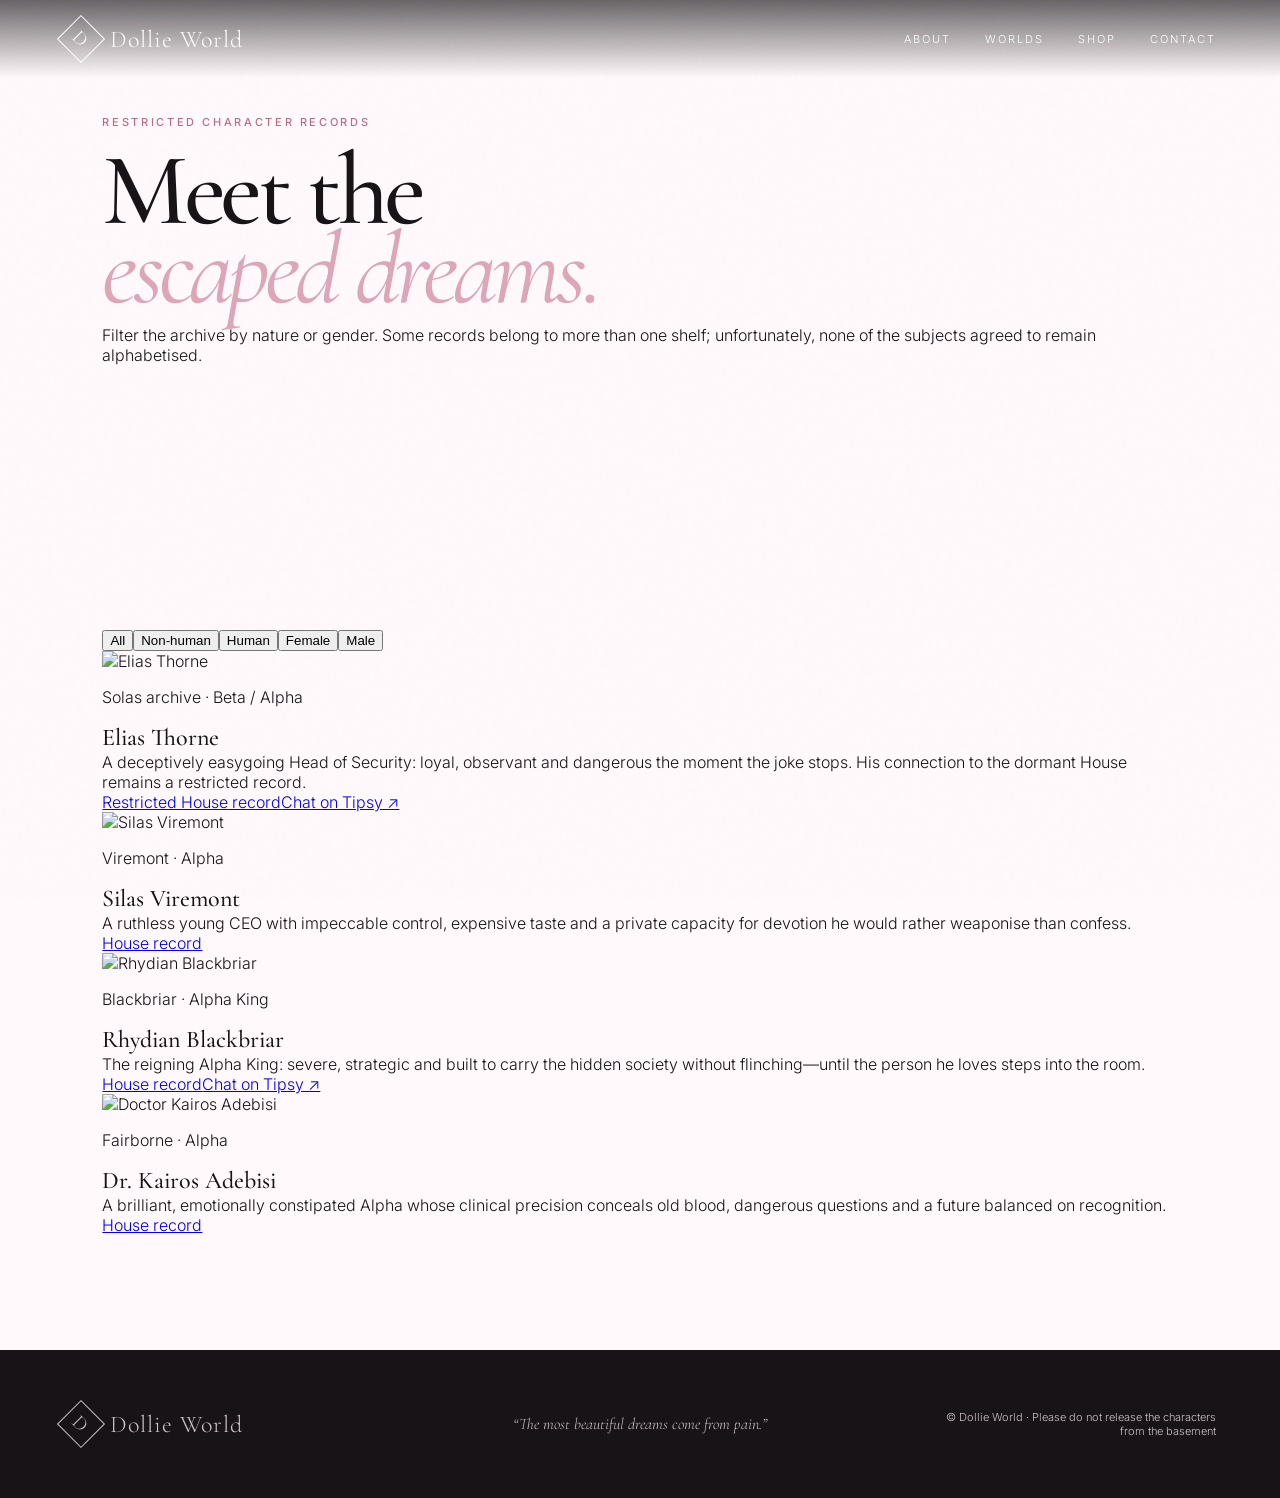
==== characters.html @ 48c63dae "Add files via upload" ====
<!doctype html><html lang="en"><head><meta charset="UTF-8"><meta name="viewport" content="width=device-width,initial-scale=1"><title>Characters — Dollie World</title><link rel="preconnect" href="https://fonts.googleapis.com"><link rel="preconnect" href="https://fonts.gstatic.com" crossorigin><link href="https://fonts.googleapis.com/css2?family=Cormorant+Garamond:wght@400;500;600;700&family=Inter:wght@300;400;500;600&display=swap" rel="stylesheet"><link rel="stylesheet" href="styles.css"></head>
<body class="inner-page character-page"><div class="noise"></div><header class="site-header"><a class="brand" href="index.html"><span class="brand-mark">D</span><span>Dollie World</span></a><button type="button" class="menu-toggle" aria-expanded="false" aria-controls="site-nav"><span></span><span></span></button><nav id="site-nav"><a href="about.html">About</a><a href="worlds.html">Worlds</a><a href="shop.html">Shop</a><a href="contact.html">Contact</a></nav></header>
<main class="page-main"><section class="archive-heading section"><p class="section-kicker">Restricted character records</p><h1>Meet the<br><em>escaped dreams.</em></h1><p>Filter the archive by nature or gender. Some records belong to more than one shelf; unfortunately, none of the subjects agreed to remain alphabetised.</p></section><img class="divider" src="assets/divider-bat-bow.png" alt=""><section class="character-archive section"><div class="character-filters"><button type="button" class="active" data-filter="all">All</button><button type="button" data-filter="non-human">Non-human</button><button type="button" data-filter="human">Human</button><button type="button" data-filter="female">Female</button><button type="button" data-filter="male">Male</button></div><div class="character-grid">
<article class="character-card" data-tags="non-human male"><div class="character-image"><img src="assets/characters/elias-thorne.png" alt="Elias Thorne"></div><div class="character-info"><p>Solas archive · Beta / Alpha</p><h2>Elias Thorne</h2><span>A deceptively easygoing Head of Security: loyal, observant and dangerous the moment the joke stops. His connection to the dormant House remains a restricted record.</span><div class="character-links"><a href="house-solas.html">Restricted House record</a><a href="https://tipsy.chat/chat/1784030890796980014" target="_blank" rel="noopener">Chat on Tipsy ↗</a></div></div></article>
<article class="character-card" data-tags="non-human male"><div class="character-image"><img src="assets/characters/silas-viremont.png" alt="Silas Viremont"></div><div class="character-info"><p>Viremont · Alpha</p><h2>Silas Viremont</h2><span>A ruthless young CEO with impeccable control, expensive taste and a private capacity for devotion he would rather weaponise than confess.</span><div class="character-links"><a href="house-viremont.html">House record</a></div></div></article>
<article class="character-card" data-tags="non-human male"><div class="character-image"><img src="assets/characters/rhydian-blackbriar.png" alt="Rhydian Blackbriar"></div><div class="character-info"><p>Blackbriar · Alpha King</p><h2>Rhydian Blackbriar</h2><span>The reigning Alpha King: severe, strategic and built to carry the hidden society without flinching—until the person he loves steps into the room.</span><div class="character-links"><a href="house-blackbriar.html">House record</a><a href="https://tipsy.chat/chat/1783242123794632455" target="_blank" rel="noopener">Chat on Tipsy ↗</a></div></div></article>
<article class="character-card" data-tags="non-human male"><div class="character-image"><img src="assets/characters/kairos-adebisi.png" alt="Doctor Kairos Adebisi"></div><div class="character-info"><p>Fairborne · Alpha</p><h2>Dr. Kairos Adebisi</h2><span>A brilliant, emotionally constipated Alpha whose clinical precision conceals old blood, dangerous questions and a future balanced on recognition.</span><div class="character-links"><a href="house-fairborne.html">House record</a></div></div></article>
</div></section></main><footer><a class="brand" href="index.html"><span class="brand-mark">D</span><span>Dollie World</span></a><p>“The most beautiful dreams come from pain.”</p><span>© <span id="year"></span> Dollie World · Please do not release the characters from the basement</span></footer><script src="script.js"></script></body></html>
---- styles.css ----
:root{--pink-50:#fff9fb;--pink-100:#f9e8ed;--pink-200:#efced8;--pink-300:#dca7b7;--pink-500:#b66f86;--ink:#171316;--silver:#504a50;--line:rgba(80,74,80,.23);--serif:"Cormorant Garamond",Georgia,serif;--sans:Inter,Arial,sans-serif}
*{box-sizing:border-box}html{scroll-behavior:smooth}body{margin:0;background:var(--pink-50);color:var(--ink);font-family:var(--sans);font-weight:300}.noise{position:fixed;inset:0;pointer-events:none;z-index:20;opacity:.025;background-image:url("data:image/svg+xml,%3Csvg viewBox='0 0 180 180' xmlns='http://www.w3.org/2000/svg'%3E%3Cfilter id='n'%3E%3CfeTurbulence type='fractalNoise' baseFrequency='.9' numOctaves='3' stitchTiles='stitch'/%3E%3C/filter%3E%3Crect width='100%25' height='100%25' filter='url(%23n)' opacity='.7'/%3E%3C/svg%3E")}.site-header{position:fixed;top:0;left:0;right:0;height:78px;z-index:10;display:flex;align-items:center;justify-content:space-between;padding:0 clamp(24px,5vw,84px);color:white;transition:.35s;background:linear-gradient(to bottom,rgba(12,8,11,.62),transparent)}.site-header.scrolled{height:64px;background:rgba(24,18,22,.93);backdrop-filter:blur(18px);border-bottom:1px solid rgba(255,255,255,.1)}.brand{display:flex;align-items:center;gap:12px;color:inherit;text-decoration:none;font-family:var(--serif);font-size:24px;letter-spacing:.04em}.brand-mark{display:grid;place-items:center;width:34px;height:34px;border:1px solid currentColor;transform:rotate(45deg);font-size:20px}.brand-mark::first-letter{transform:rotate(-45deg)}.brand-mark{line-height:1}.brand-mark{font-family:var(--serif)}.site-header nav{display:flex;gap:34px}.site-header nav a{color:inherit;text-decoration:none;text-transform:uppercase;font-size:11px;letter-spacing:.18em;position:relative}.site-header nav a:after{content:"";position:absolute;left:0;right:100%;bottom:-7px;height:1px;background:var(--pink-200);transition:.3s}.site-header nav a:hover:after{right:0}.menu-toggle{display:none;background:none;border:0;color:white}.hero{height:min(900px,100svh);min-height:650px;position:relative;background:#171116;overflow:hidden;color:white}.hero-art{position:absolute;inset:0;width:100%;height:100%;object-fit:cover;object-position:center}.hero-shade{position:absolute;inset:0;background:linear-gradient(90deg,rgba(13,9,12,.92) 0%,rgba(22,13,18,.62) 32%,rgba(15,10,14,.05) 65%),linear-gradient(0deg,rgba(12,8,11,.45),transparent 45%)}.hero-copy{position:absolute;left:clamp(26px,8vw,138px);top:50%;transform:translateY(-45%);width:min(540px,42vw)}.eyebrow,.section-kicker{text-transform:uppercase;letter-spacing:.24em;font-size:11px;font-weight:500}.hero .eyebrow{color:var(--pink-200)}h1,h2,h3{font-family:var(--serif);font-weight:500;margin:0}h1{font-size:clamp(62px,8vw,126px);line-height:.77;letter-spacing:-.045em}h1 em,h2 em{font-weight:400;color:var(--pink-300)}.hero-lede{max-width:470px;line-height:1.8;font-size:15px;color:rgba(255,255,255,.78);margin:34px 0}.hero-actions{display:flex;gap:12px}.button{display:inline-block;padding:14px 22px;text-decoration:none;text-transform:uppercase;font-size:10px;letter-spacing:.16em;border:1px solid var(--pink-200);transition:.25s}.button.primary{color:#24171d;background:var(--pink-200)}.button.ghost{color:white;background:rgba(255,255,255,.03)}.button:hover{transform:translateY(-2px);box-shadow:0 10px 30px rgba(0,0,0,.16)}.scroll-cue{position:absolute;bottom:28px;right:clamp(24px,5vw,84px);display:flex;align-items:center;gap:16px;color:white;text-decoration:none;text-transform:uppercase;font-size:9px;letter-spacing:.2em}.scroll-cue i{width:58px;height:1px;background:white}.divider{display:block;width:min(1180px,90vw);height:120px;object-fit:cover;margin:28px auto -10px;mix-blend-mode:multiply}.section{padding:clamp(72px,9vw,140px) clamp(24px,8vw,138px)}.section-kicker{color:var(--pink-500);margin:0 0 22px}.about-grid{display:grid;grid-template-columns:1fr 1fr;gap:10vw}.about h2,.section-heading h2,.connect h2{font-size:clamp(48px,6vw,86px);line-height:.93}.about-copy{padding-top:12px;max-width:560px}.about-copy p{font-family:var(--serif);font-size:22px;line-height:1.55;margin:0 0 22px;color:#494047}.signature{display:flex;justify-content:center;align-items:center;gap:24px;margin-top:90px;color:var(--silver);font-family:var(--serif);font-style:italic}.signature:before,.signature:after{content:"";width:min(160px,14vw);height:1px;background:var(--line)}.signature b{color:var(--pink-500)}.worlds{background:#211b20;color:white}.section-heading{display:flex;align-items:end;justify-content:space-between;gap:40px;margin-bottom:54px}.section-heading>p{max-width:360px;line-height:1.7;color:#786d75}.worlds .section-heading>p{color:#b7abb2}.world-grid{border-top:1px solid rgba(255,255,255,.16)}.world-card{position:relative;display:grid;grid-template-columns:60px 1fr 50px;gap:30px;align-items:center;padding:34px 20px;border-bottom:1px solid rgba(255,255,255,.16);transition:.3s;overflow:hidden}.world-card:before{content:"";position:absolute;inset:0;transform:translateX(-101%);background:linear-gradient(90deg,rgba(220,167,183,.2),transparent);transition:.5s}.world-card:hover:before{transform:none}.card-number{font-family:var(--serif);font-size:18px;color:var(--pink-300)}.world-card p{text-transform:uppercase;letter-spacing:.2em;font-size:9px;color:var(--pink-300);margin:0 0 8px}.world-card h3{font-size:36px}.world-card div>span{display:block;color:#b7abb2;margin-top:7px;font-size:13px}.world-card button{position:relative;background:none;color:white;border:1px solid rgba(255,255,255,.35);border-radius:50%;width:42px;height:42px}.gallery{background:#f5e5ea}.gallery-grid{display:grid;gap:28px}.gallery figure{margin:0;position:relative;overflow:hidden;background:#291f25}.gallery img{display:block;width:100%;transition:transform .8s cubic-bezier(.2,.7,.2,1)}.gallery figure:hover img{transform:scale(1.025)}.gallery-main img{aspect-ratio:2.7/1;object-fit:cover}.gallery-wide img{aspect-ratio:3.25/1;object-fit:cover}.gallery figcaption{position:absolute;left:0;right:0;bottom:0;display:flex;justify-content:space-between;align-items:end;padding:38px;color:white;background:linear-gradient(transparent,rgba(15,10,13,.8))}.gallery figcaption span{font-family:var(--serif);font-size:30px}.gallery figcaption small{text-transform:uppercase;letter-spacing:.14em}.divider-heart{margin-top:0}.connect{text-align:center;max-width:1150px;margin:auto}.connect>p:not(.section-kicker){color:#685e64;margin:24px auto 58px}.socials{display:grid;grid-template-columns:repeat(4,1fr);border-top:1px solid var(--line);border-bottom:1px solid var(--line)}.socials a{display:flex;justify-content:space-between;padding:24px 22px;color:var(--ink);text-decoration:none;border-right:1px solid var(--line);font-family:var(--serif);font-size:21px}.socials a:last-child{border:0}.socials a:hover{background:var(--pink-100)}footer{background:#171316;color:#cfc3ca;padding:48px clamp(24px,5vw,84px);display:grid;grid-template-columns:1fr 2fr 1fr;align-items:center;gap:30px}footer p{text-align:center;font-family:var(--serif);font-style:italic}footer>span{text-align:right;font-size:11px}.reveal{opacity:0;transform:translateY(28px);transition:.8s}.reveal.visible{opacity:1;transform:none}
@media(max-width:760px){.site-header{height:66px}.site-header nav{position:absolute;top:66px;left:0;right:0;display:grid;gap:0;background:rgba(24,18,22,.98);padding:14px 24px 24px;transform:translateY(-140%);transition:.35s;z-index:-1}.site-header nav.open{transform:none}.site-header nav a{padding:15px 0;border-bottom:1px solid rgba(255,255,255,.1)}.menu-toggle{display:grid;gap:7px}.menu-toggle span{display:block;width:24px;height:1px;background:white}.hero-art{object-position:61% center}.hero-shade{background:linear-gradient(0deg,rgba(13,9,12,.92),rgba(13,9,12,.08) 75%)}.hero-copy{left:24px;right:24px;top:auto;bottom:82px;transform:none;width:auto}.hero-copy h1{font-size:60px}.hero-lede{font-size:13px;margin:22px 0}.scroll-cue{display:none}.divider{height:70px}.about-grid{grid-template-columns:1fr;gap:34px}.signature{margin-top:55px;gap:10px;font-size:12px}.section-heading{align-items:start;flex-direction:column;margin-bottom:34px}.world-card{grid-template-columns:35px 1fr 42px;gap:12px;padding:26px 0}.world-card h3{font-size:28px}.world-card div>span{font-size:11px}.gallery-main img,.gallery-wide img{aspect-ratio:1.15/1}.gallery figcaption{padding:24px;display:block}.gallery figcaption small{display:block;margin-top:6px}.socials{grid-template-columns:1fr 1fr}.socials a:nth-child(2){border-right:0}.socials a:nth-child(-n+2){border-bottom:1px solid var(--line)}footer{grid-template-columns:1fr;text-align:center}footer p,footer>span{text-align:center}.section{padding-left:24px;padding-right:24px}}
@media(prefers-reduced-motion:reduce){*{scroll-behavior:auto!important;transition:none!important}.reveal{opacity:1;transform:none}}
/* DOLLIE HERO FIX */
@media (min-width: 761px) {
  .hero {
    height: calc(100vw * 793 / 1983) !important;
    min-height: 0 !important;
    max-height: none !important;
  }

  .hero-art {
    width: 100% !important;
    height: 100% !important;
    object-fit: contain !important;
    object-position: center !important;
  }
}

.divider {
  height: auto !important;
  object-fit: contain !important;
}
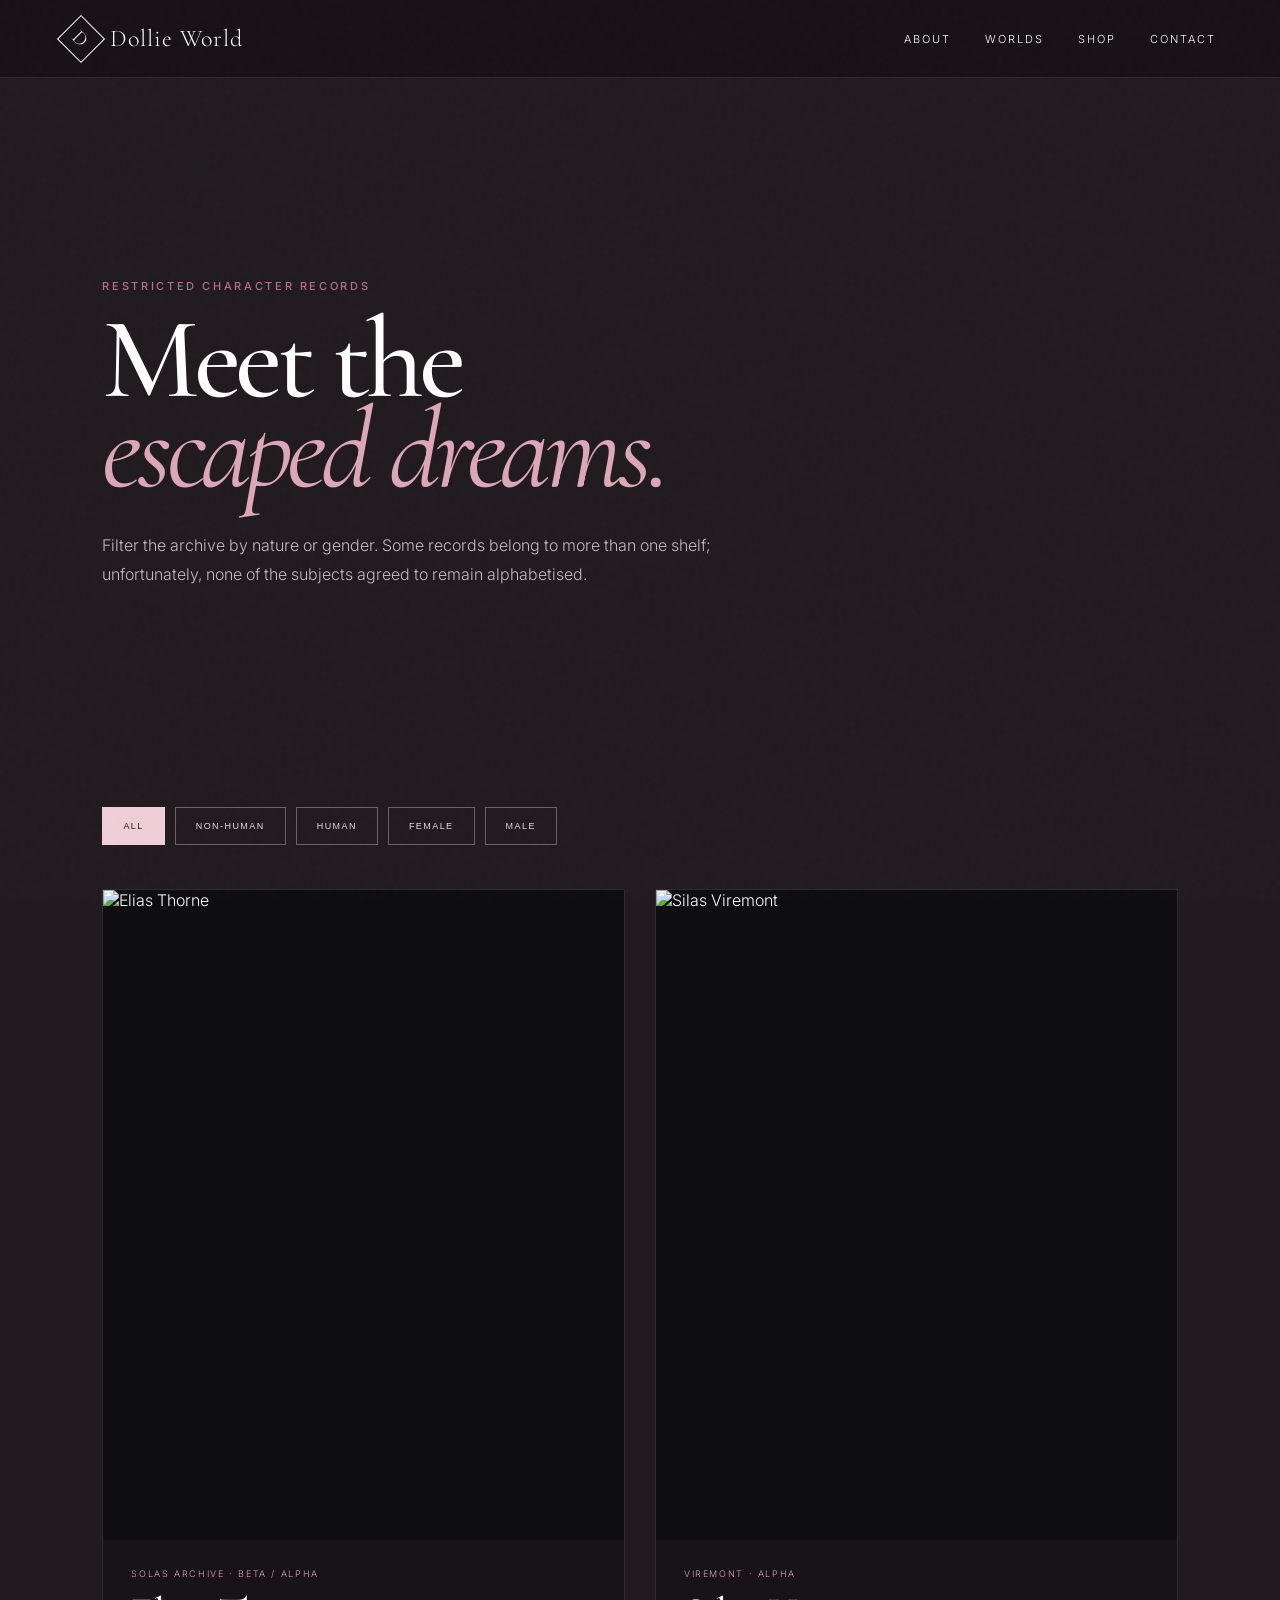
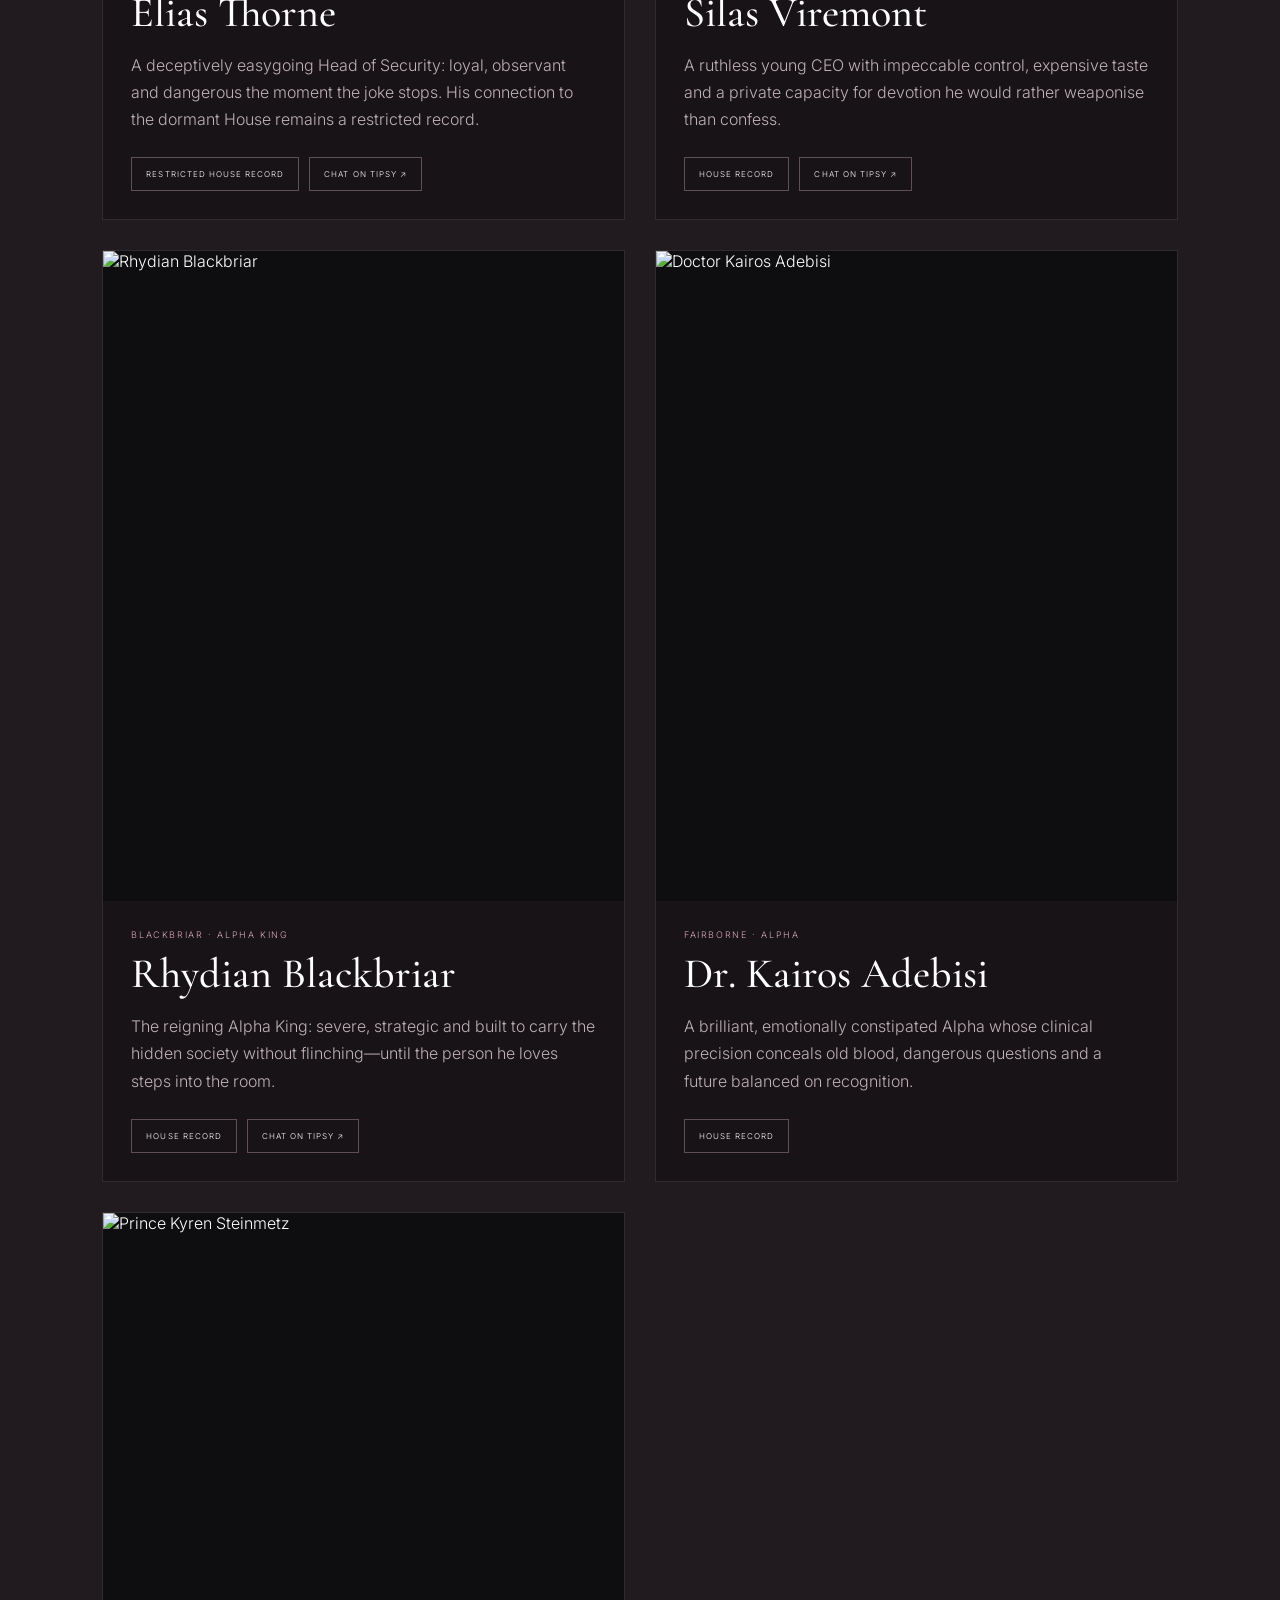
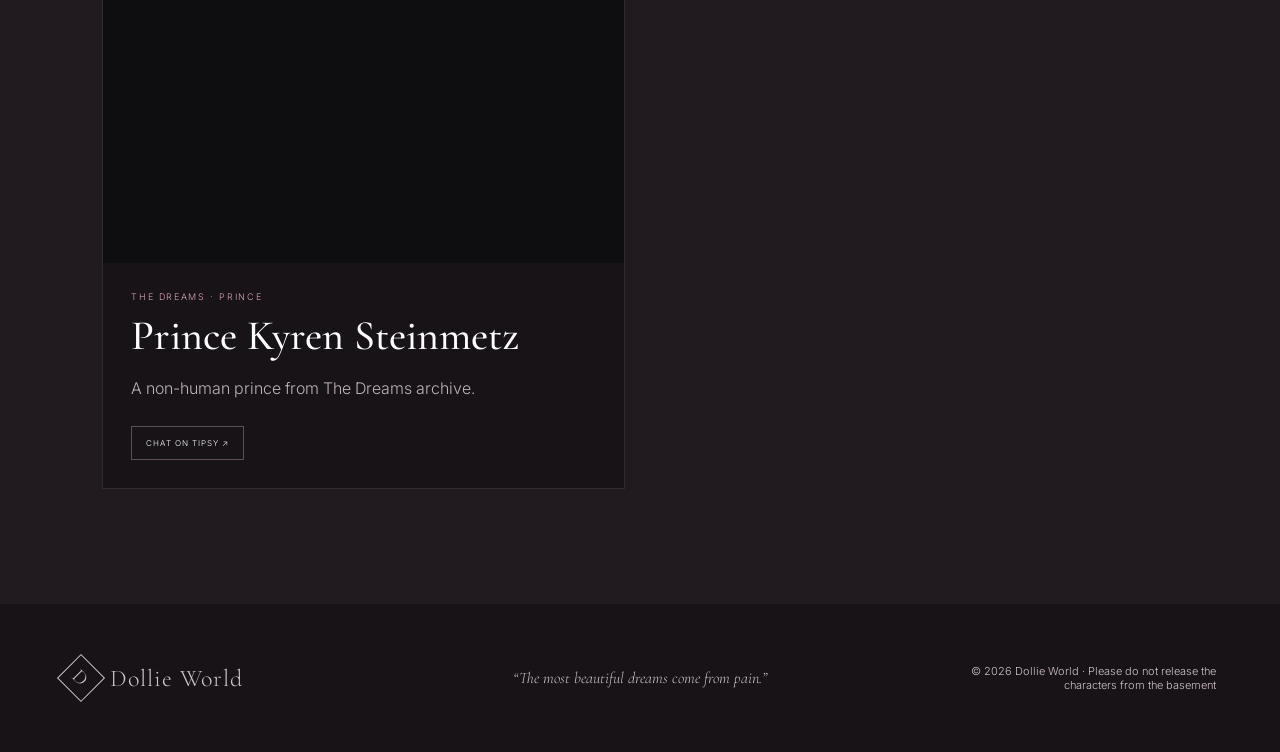
==== commit 1e63600d: "Add files via upload" ====
--- a/characters.html
+++ b/characters.html
@@ -2,7 +2,8 @@
 <body class="inner-page character-page"><div class="noise"></div><header class="site-header"><a class="brand" href="index.html"><span class="brand-mark">D</span><span>Dollie World</span></a><button type="button" class="menu-toggle" aria-expanded="false" aria-controls="site-nav"><span></span><span></span></button><nav id="site-nav"><a href="about.html">About</a><a href="worlds.html">Worlds</a><a href="shop.html">Shop</a><a href="contact.html">Contact</a></nav></header>
 <main class="page-main"><section class="archive-heading section"><p class="section-kicker">Restricted character records</p><h1>Meet the<br><em>escaped dreams.</em></h1><p>Filter the archive by nature or gender. Some records belong to more than one shelf; unfortunately, none of the subjects agreed to remain alphabetised.</p></section><img class="divider" src="assets/divider-bat-bow.png" alt=""><section class="character-archive section"><div class="character-filters"><button type="button" class="active" data-filter="all">All</button><button type="button" data-filter="non-human">Non-human</button><button type="button" data-filter="human">Human</button><button type="button" data-filter="female">Female</button><button type="button" data-filter="male">Male</button></div><div class="character-grid">
 <article class="character-card" data-tags="non-human male"><div class="character-image"><img src="assets/characters/elias-thorne.png" alt="Elias Thorne"></div><div class="character-info"><p>Solas archive · Beta / Alpha</p><h2>Elias Thorne</h2><span>A deceptively easygoing Head of Security: loyal, observant and dangerous the moment the joke stops. His connection to the dormant House remains a restricted record.</span><div class="character-links"><a href="house-solas.html">Restricted House record</a><a href="https://tipsy.chat/chat/1784030890796980014" target="_blank" rel="noopener">Chat on Tipsy ↗</a></div></div></article>
-<article class="character-card" data-tags="non-human male"><div class="character-image"><img src="assets/characters/silas-viremont.png" alt="Silas Viremont"></div><div class="character-info"><p>Viremont · Alpha</p><h2>Silas Viremont</h2><span>A ruthless young CEO with impeccable control, expensive taste and a private capacity for devotion he would rather weaponise than confess.</span><div class="character-links"><a href="house-viremont.html">House record</a></div></div></article>
+<article class="character-card" data-tags="non-human male"><div class="character-image"><img src="assets/characters/silas-viremont.png" alt="Silas Viremont"></div><div class="character-info"><p>Viremont · Alpha</p><h2>Silas Viremont</h2><span>A ruthless young CEO with impeccable control, expensive taste and a private capacity for devotion he would rather weaponise than confess.</span><div class="character-links"><a href="house-viremont.html">House record</a><a href="https://tipsy.chat/chat/1784485189181860062" target="_blank" rel="noopener">Chat on Tipsy ↗</a></div></div></article>
 <article class="character-card" data-tags="non-human male"><div class="character-image"><img src="assets/characters/rhydian-blackbriar.png" alt="Rhydian Blackbriar"></div><div class="character-info"><p>Blackbriar · Alpha King</p><h2>Rhydian Blackbriar</h2><span>The reigning Alpha King: severe, strategic and built to carry the hidden society without flinching—until the person he loves steps into the room.</span><div class="character-links"><a href="house-blackbriar.html">House record</a><a href="https://tipsy.chat/chat/1783242123794632455" target="_blank" rel="noopener">Chat on Tipsy ↗</a></div></div></article>
 <article class="character-card" data-tags="non-human male"><div class="character-image"><img src="assets/characters/kairos-adebisi.png" alt="Doctor Kairos Adebisi"></div><div class="character-info"><p>Fairborne · Alpha</p><h2>Dr. Kairos Adebisi</h2><span>A brilliant, emotionally constipated Alpha whose clinical precision conceals old blood, dangerous questions and a future balanced on recognition.</span><div class="character-links"><a href="house-fairborne.html">House record</a></div></div></article>
+<article class="character-card" data-tags="non-human male"><div class="character-image"><img src="assets/characters/kyren-steinmetz.jpg" alt="Prince Kyren Steinmetz"></div><div class="character-info"><p>The Dreams · Prince</p><h2>Prince Kyren Steinmetz</h2><span>A non-human prince from The Dreams archive.</span><div class="character-links"><a href="https://tipsy.chat/chat/1785185300586265094" target="_blank" rel="noopener">Chat on Tipsy ↗</a></div></div></article>
 </div></section></main><footer><a class="brand" href="index.html"><span class="brand-mark">D</span><span>Dollie World</span></a><p>“The most beautiful dreams come from pain.”</p><span>© <span id="year"></span> Dollie World · Please do not release the characters from the basement</span></footer><script src="script.js"></script></body></html>
--- a/styles.css
+++ b/styles.css
@@ -2,23 +2,293 @@
 *{box-sizing:border-box}html{scroll-behavior:smooth}body{margin:0;background:var(--pink-50);color:var(--ink);font-family:var(--sans);font-weight:300}.noise{position:fixed;inset:0;pointer-events:none;z-index:20;opacity:.025;background-image:url("data:image/svg+xml,%3Csvg viewBox='0 0 180 180' xmlns='http://www.w3.org/2000/svg'%3E%3Cfilter id='n'%3E%3CfeTurbulence type='fractalNoise' baseFrequency='.9' numOctaves='3' stitchTiles='stitch'/%3E%3C/filter%3E%3Crect width='100%25' height='100%25' filter='url(%23n)' opacity='.7'/%3E%3C/svg%3E")}.site-header{position:fixed;top:0;left:0;right:0;height:78px;z-index:10;display:flex;align-items:center;justify-content:space-between;padding:0 clamp(24px,5vw,84px);color:white;transition:.35s;background:linear-gradient(to bottom,rgba(12,8,11,.62),transparent)}.site-header.scrolled{height:64px;background:rgba(24,18,22,.93);backdrop-filter:blur(18px);border-bottom:1px solid rgba(255,255,255,.1)}.brand{display:flex;align-items:center;gap:12px;color:inherit;text-decoration:none;font-family:var(--serif);font-size:24px;letter-spacing:.04em}.brand-mark{display:grid;place-items:center;width:34px;height:34px;border:1px solid currentColor;transform:rotate(45deg);font-size:20px}.brand-mark::first-letter{transform:rotate(-45deg)}.brand-mark{line-height:1}.brand-mark{font-family:var(--serif)}.site-header nav{display:flex;gap:34px}.site-header nav a{color:inherit;text-decoration:none;text-transform:uppercase;font-size:11px;letter-spacing:.18em;position:relative}.site-header nav a:after{content:"";position:absolute;left:0;right:100%;bottom:-7px;height:1px;background:var(--pink-200);transition:.3s}.site-header nav a:hover:after{right:0}.menu-toggle{display:none;background:none;border:0;color:white}.hero{height:min(900px,100svh);min-height:650px;position:relative;background:#171116;overflow:hidden;color:white}.hero-art{position:absolute;inset:0;width:100%;height:100%;object-fit:cover;object-position:center}.hero-shade{position:absolute;inset:0;background:linear-gradient(90deg,rgba(13,9,12,.92) 0%,rgba(22,13,18,.62) 32%,rgba(15,10,14,.05) 65%),linear-gradient(0deg,rgba(12,8,11,.45),transparent 45%)}.hero-copy{position:absolute;left:clamp(26px,8vw,138px);top:50%;transform:translateY(-45%);width:min(540px,42vw)}.eyebrow,.section-kicker{text-transform:uppercase;letter-spacing:.24em;font-size:11px;font-weight:500}.hero .eyebrow{color:var(--pink-200)}h1,h2,h3{font-family:var(--serif);font-weight:500;margin:0}h1{font-size:clamp(62px,8vw,126px);line-height:.77;letter-spacing:-.045em}h1 em,h2 em{font-weight:400;color:var(--pink-300)}.hero-lede{max-width:470px;line-height:1.8;font-size:15px;color:rgba(255,255,255,.78);margin:34px 0}.hero-actions{display:flex;gap:12px}.button{display:inline-block;padding:14px 22px;text-decoration:none;text-transform:uppercase;font-size:10px;letter-spacing:.16em;border:1px solid var(--pink-200);transition:.25s}.button.primary{color:#24171d;background:var(--pink-200)}.button.ghost{color:white;background:rgba(255,255,255,.03)}.button:hover{transform:translateY(-2px);box-shadow:0 10px 30px rgba(0,0,0,.16)}.scroll-cue{position:absolute;bottom:28px;right:clamp(24px,5vw,84px);display:flex;align-items:center;gap:16px;color:white;text-decoration:none;text-transform:uppercase;font-size:9px;letter-spacing:.2em}.scroll-cue i{width:58px;height:1px;background:white}.divider{display:block;width:min(1180px,90vw);height:120px;object-fit:cover;margin:28px auto -10px;mix-blend-mode:multiply}.section{padding:clamp(72px,9vw,140px) clamp(24px,8vw,138px)}.section-kicker{color:var(--pink-500);margin:0 0 22px}.about-grid{display:grid;grid-template-columns:1fr 1fr;gap:10vw}.about h2,.section-heading h2,.connect h2{font-size:clamp(48px,6vw,86px);line-height:.93}.about-copy{padding-top:12px;max-width:560px}.about-copy p{font-family:var(--serif);font-size:22px;line-height:1.55;margin:0 0 22px;color:#494047}.signature{display:flex;justify-content:center;align-items:center;gap:24px;margin-top:90px;color:var(--silver);font-family:var(--serif);font-style:italic}.signature:before,.signature:after{content:"";width:min(160px,14vw);height:1px;background:var(--line)}.signature b{color:var(--pink-500)}.worlds{background:#211b20;color:white}.section-heading{display:flex;align-items:end;justify-content:space-between;gap:40px;margin-bottom:54px}.section-heading>p{max-width:360px;line-height:1.7;color:#786d75}.worlds .section-heading>p{color:#b7abb2}.world-grid{border-top:1px solid rgba(255,255,255,.16)}.world-card{position:relative;display:grid;grid-template-columns:60px 1fr 50px;gap:30px;align-items:center;padding:34px 20px;border-bottom:1px solid rgba(255,255,255,.16);transition:.3s;overflow:hidden}.world-card:before{content:"";position:absolute;inset:0;transform:translateX(-101%);background:linear-gradient(90deg,rgba(220,167,183,.2),transparent);transition:.5s}.world-card:hover:before{transform:none}.card-number{font-family:var(--serif);font-size:18px;color:var(--pink-300)}.world-card p{text-transform:uppercase;letter-spacing:.2em;font-size:9px;color:var(--pink-300);margin:0 0 8px}.world-card h3{font-size:36px}.world-card div>span{display:block;color:#b7abb2;margin-top:7px;font-size:13px}.world-card button{position:relative;background:none;color:white;border:1px solid rgba(255,255,255,.35);border-radius:50%;width:42px;height:42px}.gallery{background:#f5e5ea}.gallery-grid{display:grid;gap:28px}.gallery figure{margin:0;position:relative;overflow:hidden;background:#291f25}.gallery img{display:block;width:100%;transition:transform .8s cubic-bezier(.2,.7,.2,1)}.gallery figure:hover img{transform:scale(1.025)}.gallery-main img{aspect-ratio:2.7/1;object-fit:cover}.gallery-wide img{aspect-ratio:3.25/1;object-fit:cover}.gallery figcaption{position:absolute;left:0;right:0;bottom:0;display:flex;justify-content:space-between;align-items:end;padding:38px;color:white;background:linear-gradient(transparent,rgba(15,10,13,.8))}.gallery figcaption span{font-family:var(--serif);font-size:30px}.gallery figcaption small{text-transform:uppercase;letter-spacing:.14em}.divider-heart{margin-top:0}.connect{text-align:center;max-width:1150px;margin:auto}.connect>p:not(.section-kicker){color:#685e64;margin:24px auto 58px}.socials{display:grid;grid-template-columns:repeat(4,1fr);border-top:1px solid var(--line);border-bottom:1px solid var(--line)}.socials a{display:flex;justify-content:space-between;padding:24px 22px;color:var(--ink);text-decoration:none;border-right:1px solid var(--line);font-family:var(--serif);font-size:21px}.socials a:last-child{border:0}.socials a:hover{background:var(--pink-100)}footer{background:#171316;color:#cfc3ca;padding:48px clamp(24px,5vw,84px);display:grid;grid-template-columns:1fr 2fr 1fr;align-items:center;gap:30px}footer p{text-align:center;font-family:var(--serif);font-style:italic}footer>span{text-align:right;font-size:11px}.reveal{opacity:0;transform:translateY(28px);transition:.8s}.reveal.visible{opacity:1;transform:none}
 @media(max-width:760px){.site-header{height:66px}.site-header nav{position:absolute;top:66px;left:0;right:0;display:grid;gap:0;background:rgba(24,18,22,.98);padding:14px 24px 24px;transform:translateY(-140%);transition:.35s;z-index:-1}.site-header nav.open{transform:none}.site-header nav a{padding:15px 0;border-bottom:1px solid rgba(255,255,255,.1)}.menu-toggle{display:grid;gap:7px}.menu-toggle span{display:block;width:24px;height:1px;background:white}.hero-art{object-position:61% center}.hero-shade{background:linear-gradient(0deg,rgba(13,9,12,.92),rgba(13,9,12,.08) 75%)}.hero-copy{left:24px;right:24px;top:auto;bottom:82px;transform:none;width:auto}.hero-copy h1{font-size:60px}.hero-lede{font-size:13px;margin:22px 0}.scroll-cue{display:none}.divider{height:70px}.about-grid{grid-template-columns:1fr;gap:34px}.signature{margin-top:55px;gap:10px;font-size:12px}.section-heading{align-items:start;flex-direction:column;margin-bottom:34px}.world-card{grid-template-columns:35px 1fr 42px;gap:12px;padding:26px 0}.world-card h3{font-size:28px}.world-card div>span{font-size:11px}.gallery-main img,.gallery-wide img{aspect-ratio:1.15/1}.gallery figcaption{padding:24px;display:block}.gallery figcaption small{display:block;margin-top:6px}.socials{grid-template-columns:1fr 1fr}.socials a:nth-child(2){border-right:0}.socials a:nth-child(-n+2){border-bottom:1px solid var(--line)}footer{grid-template-columns:1fr;text-align:center}footer p,footer>span{text-align:center}.section{padding-left:24px;padding-right:24px}}
 @media(prefers-reduced-motion:reduce){*{scroll-behavior:auto!important;transition:none!important}.reveal{opacity:1;transform:none}}
-/* DOLLIE HERO FIX */
-@media (min-width: 761px) {
-  .hero {
-    height: calc(100vw * 793 / 1983) !important;
+
+/* Keep the complete wide hero artwork visible at every viewport ratio. */
+.hero::before{content:"";position:absolute;inset:-28px;background:url("assets/hero-dollie.png") center/cover no-repeat;filter:blur(22px) brightness(.42);transform:scale(1.04)}
+.hero-art{object-fit:contain;object-position:center;z-index:1}
+.hero-shade{z-index:2}
+.hero-copy,.scroll-cue{z-index:3}
+@media(max-width:760px){.hero-art{object-position:center}.hero::before{filter:blur(18px) brightness(.36)}}
+
+/* Desktop hero follows the artwork's native banner ratio, so nothing is cropped. */
+@media(min-width:761px){
+  .hero{height:auto;min-height:0;aspect-ratio:1983/793}
+  .hero-art{width:100%;height:100%;object-fit:contain}
+}
+
+/* The supplied dividers are now tightly cropped; let their native ratio set height. */
+.divider{height:auto;object-fit:contain;margin:22px auto 0}
+
+/* Final desktop framing: one complete, uncropped banner at its native ratio. */
+@media(min-width:761px){
+  .hero{height:calc(100vw * 793 / 1983)!important;min-height:0!important;max-height:none!important;aspect-ratio:auto!important}
+  .hero::before{display:none}
+  .hero-art{inset:0!important;width:100%!important;height:100%!important;object-fit:fill!important;object-position:center!important}
+}
+
+/* Approved Dollie World content layout. */
+.hero-actions{flex-wrap:wrap}
+.hero-actions .button{padding-left:18px;padding-right:18px}
+.socials{grid-template-columns:repeat(2,1fr)}
+.socials a:nth-child(2){border-right:0}
+.connect>p:not(.section-kicker){margin:18px auto;max-width:760px;line-height:1.7}
+.connect>.section-kicker:not(:first-child){margin-top:54px}
+
+/* Separate-page layout. */
+.inner-page{min-height:100vh;background:var(--pink-50)}
+.inner-page .site-header{background:rgba(24,18,22,.96);backdrop-filter:blur(18px);border-bottom:1px solid rgba(255,255,255,.1)}
+.inner-page .site-header nav a.active:after{right:0}
+.page-main{min-height:calc(100vh - 142px);padding-top:100px}
+.page-main.section{padding-top:clamp(140px,13vw,190px)}
+.page-main>.divider:first-child{margin-top:20px}
+.dark-page{background:#211b20}
+.dark-page .page-main{padding-top:clamp(140px,13vw,190px)}
+@media(max-width:760px){.page-main{padding-top:82px}.page-main.section,.dark-page .page-main{padding-top:112px}}
+
+/* Cinematic inner-page heroes. */
+.subhero{position:relative;height:clamp(460px,55vw,720px);overflow:hidden;background:#171116;color:white}.subhero>img{position:absolute;inset:0;width:100%;height:100%;object-fit:cover}.about-hero>img{object-position:center}.worlds-hero>img{object-position:center 46%}.subhero-shade{position:absolute;inset:0;background:linear-gradient(90deg,rgba(13,9,12,.9),rgba(22,13,18,.45) 48%,rgba(15,10,14,.14)),linear-gradient(0deg,rgba(12,8,11,.55),transparent 55%)}.subhero-copy{position:absolute;z-index:2;left:clamp(26px,8vw,138px);bottom:clamp(52px,8vw,110px);width:min(720px,70vw)}.subhero .eyebrow{color:var(--pink-200);margin-bottom:24px}.subhero h1{font-size:clamp(54px,7vw,104px);line-height:.83}.subhero-copy>p:last-child{max-width:590px;line-height:1.8;color:rgba(255,255,255,.8);margin-top:30px}.worlds-page{padding-top:78px;background:#211b20}.worlds-page>.worlds{padding-top:clamp(72px,9vw,140px)}
+
+/* Home gallery entrances. */
+.home-galleries{padding-top:clamp(64px,8vw,120px)}.portal-grid{display:grid;grid-template-columns:1fr 1fr;gap:26px}.portal-card{position:relative;display:block;min-height:440px;overflow:hidden;background:#211b20;color:white;text-decoration:none}.portal-card img{position:absolute;inset:0;width:100%;height:100%;object-fit:cover;filter:brightness(.72);transition:transform .8s cubic-bezier(.2,.7,.2,1),filter .5s}.portal-card:first-child img{object-position:32% center}.portal-card:hover img{transform:scale(1.035);filter:brightness(.86)}.portal-card:after{content:"";position:absolute;inset:0;background:linear-gradient(transparent 45%,rgba(15,10,13,.88))}.portal-card>span{position:absolute;z-index:2;left:34px;right:34px;bottom:30px;display:grid;grid-template-columns:1fr auto;align-items:end}.portal-card small{grid-column:1/-1;text-transform:uppercase;letter-spacing:.2em;color:var(--pink-200);font-size:9px;margin-bottom:8px}.portal-card strong{font-family:var(--serif);font-size:clamp(38px,4vw,58px);font-weight:500}.portal-card i{font-style:normal;font-size:25px;padding-bottom:9px}
+@media(max-width:760px){.subhero{height:560px}.subhero-copy{left:24px;right:24px;bottom:46px;width:auto}.subhero h1{font-size:52px}.worlds-page{padding-top:66px}.portal-grid{grid-template-columns:1fr}.portal-card{min-height:390px}}
+
+/* Character archive and Hunt hierarchy. */
+.character-page,.hunt-page{background:#211b20;color:white}.archive-heading{padding-top:clamp(145px,14vw,210px);padding-bottom:65px}.archive-heading h1{font-size:clamp(62px,9vw,128px);line-height:.78}.archive-heading>p:last-child{max-width:650px;color:#c7bac1;line-height:1.8;margin-top:36px}.character-page>.page-main>.divider{mix-blend-mode:screen;opacity:.8}.character-filters{display:flex;flex-wrap:wrap;gap:10px;margin-bottom:44px}.character-filters button{border:1px solid rgba(239,206,216,.38);background:transparent;color:#e8dce2;padding:13px 20px;text-transform:uppercase;letter-spacing:.16em;font-size:9px;cursor:pointer}.character-filters button.active,.character-filters button:hover{background:var(--pink-200);color:#24171d}.character-grid{display:grid;grid-template-columns:repeat(2,minmax(0,1fr));gap:30px}.character-card{background:#171316;border:1px solid rgba(255,255,255,.1)}.character-card[hidden]{display:none}.character-image{height:650px;background:#0e0d10;overflow:hidden}.character-image img{width:100%;height:100%;object-fit:contain;display:block}.character-info{padding:28px}.character-info>p{text-transform:uppercase;letter-spacing:.18em;color:var(--pink-300);font-size:9px;margin:0 0 8px}.character-info h2{font-size:42px}.character-info>span{display:block;color:#bfb1b9;line-height:1.7;margin:14px 0 24px}.character-links{display:flex;flex-wrap:wrap;gap:10px}.character-links a{color:white;border:1px solid rgba(239,206,216,.32);padding:11px 14px;text-decoration:none;text-transform:uppercase;letter-spacing:.13em;font-size:8px}.character-links a:hover{background:var(--pink-200);color:#24171d}.world-card:first-child{cursor:pointer}.hunt-hero{min-height:700px;padding:160px clamp(24px,8vw,138px) 90px;display:flex;align-items:end;background:linear-gradient(90deg,rgba(13,9,12,.94),rgba(13,9,12,.25)),url('assets/gallery-library.png') center/cover;color:white}.hunt-hero>div{max-width:830px}.hunt-hero h1{font-size:clamp(58px,8vw,116px);line-height:.8}.hunt-hero .eyebrow{color:var(--pink-200)}.hunt-hero p:last-child{max-width:620px;line-height:1.8;color:#d0c4ca;margin-top:30px}.houses{background:#f8edf1;color:var(--ink)}.house-grid{display:grid;grid-template-columns:repeat(2,1fr);gap:1px;background:var(--line);border:1px solid var(--line)}.house-grid a{min-height:250px;padding:34px;background:#f8edf1;color:var(--ink);text-decoration:none;display:flex;flex-direction:column;justify-content:end;transition:.3s}.house-grid a:hover{background:var(--pink-200)}.house-grid small{text-transform:uppercase;letter-spacing:.18em;color:var(--pink-500)}.house-grid strong{font-family:var(--serif);font-size:48px;font-weight:500;margin:8px 0}.house-grid span{color:var(--silver)}@media(max-width:760px){.archive-heading{padding-top:120px}.character-grid,.house-grid{grid-template-columns:1fr}.character-image{height:540px}.hunt-hero{min-height:620px;padding-top:120px}}
+
+/* Individual House records. */
+.house-page{background:#211b20;color:white}.house-heading{padding-top:clamp(145px,14vw,210px);padding-bottom:80px;background:radial-gradient(circle at 80% 20%,rgba(220,167,183,.12),transparent 36%)}.breadcrumbs{display:flex;flex-wrap:wrap;gap:10px;align-items:center;margin-bottom:60px;text-transform:uppercase;letter-spacing:.13em;font-size:9px;color:#9f929a}.breadcrumbs a{color:var(--pink-300);text-decoration:none}.breadcrumbs strong{color:white}.house-heading h1{font-size:clamp(70px,10vw,142px);line-height:.72}.house-heading>p:last-child{max-width:700px;color:#c7bac1;line-height:1.8;margin-top:40px}.house-characters{background:#f7ebef;color:var(--ink)}.house-character{display:grid;grid-template-columns:minmax(320px,.8fr) 1fr;gap:clamp(36px,7vw,100px);align-items:center}.house-character>div{height:760px;background:#171316}.house-character img{display:block;width:100%;height:100%;object-fit:contain}.house-character>section>p{text-transform:uppercase;letter-spacing:.18em;color:var(--pink-500);font-size:9px}.house-character h2{font-size:clamp(50px,6vw,84px)}.house-character>section>span:not(.record-pending){display:block;font-family:var(--serif);font-size:23px;line-height:1.55;color:#50464c;margin:24px 0 32px}.house-character a,.record-pending{display:inline-block;border:1px solid var(--line);padding:14px 18px;color:var(--ink);text-decoration:none;text-transform:uppercase;letter-spacing:.14em;font-size:9px}.house-character a:hover{background:var(--pink-200)}.record-pending{color:#887a82}@media(max-width:760px){.house-heading{padding-top:120px}.breadcrumbs{margin-bottom:42px}.house-character{grid-template-columns:1fr}.house-character>div{height:580px}}
+
+/* Dollie and Killian picture Library. */
+.library-page{background:#211b20;color:white}.library-intro{padding-top:clamp(140px,14vw,210px);padding-bottom:60px}.library-intro h1{font-size:clamp(62px,9vw,132px);line-height:.76}.library-intro>p:last-child{max-width:650px;color:#c8bbc2;line-height:1.8;margin:38px 0 0}.library-page>.page-main>.divider{mix-blend-mode:screen;opacity:.82}.memory-gallery{padding-top:60px}.memory-grid{display:grid;grid-template-columns:repeat(2,minmax(0,1fr));gap:26px;align-items:start}.memory-card{position:relative;margin:0;min-height:520px;overflow:hidden;background:#171316}.memory-card img{display:block;width:100%;height:100%;position:absolute;inset:0;object-fit:cover;transition:transform .8s cubic-bezier(.2,.7,.2,1)}.memory-card:hover img{transform:scale(1.025)}.memory-card:after{content:"";position:absolute;inset:0;background:linear-gradient(transparent 58%,rgba(15,10,13,.9))}.memory-card figcaption{position:absolute;z-index:2;left:28px;right:28px;bottom:26px}.memory-card figcaption span{display:block;font-family:var(--serif);font-size:32px}.memory-card figcaption small{display:block;margin-top:6px;text-transform:uppercase;letter-spacing:.16em;color:var(--pink-200);font-size:9px}.memory-tall{min-height:760px}.memory-wide{min-height:500px}.memory-wide img{object-position:center}.memory-placeholder{min-height:280px;border:1px dashed rgba(220,167,183,.55);display:flex;flex-direction:column;align-items:center;justify-content:center;text-align:center;padding:44px;color:#cbbdc5;background:rgba(255,255,255,.025)}.memory-placeholder>span{font-family:var(--serif);font-size:52px;color:var(--pink-300)}.memory-placeholder strong{font-family:var(--serif);font-size:27px;font-weight:500;color:white;margin:6px 0 12px}.memory-placeholder small{max-width:420px;line-height:1.7}.memory-placeholder b{color:var(--pink-300);font-weight:500}@media(max-width:760px){.library-intro{padding-top:115px}.memory-grid{grid-template-columns:1fr}.memory-card,.memory-tall,.memory-wide{min-height:520px}}
+
+/* The Hunt: illustrated public atlas. */
+.atlas-page{--atlas-paper:#eee6d8;--atlas-ink:#201a1b;background:#171316;color:#f7edf1}.atlas-hero{position:relative;min-height:min(920px,100svh);display:flex;align-items:end;overflow:hidden;background:#100d10}.atlas-hero>img{position:absolute;inset:0;width:100%;height:100%;object-fit:cover;object-position:center 45%;filter:saturate(.9) brightness(.76)}.atlas-hero-shade{position:absolute;inset:0;background:linear-gradient(90deg,rgba(10,8,10,.96) 0%,rgba(12,9,12,.76) 35%,rgba(12,9,12,.08) 70%),linear-gradient(0deg,rgba(10,8,10,.82),transparent 48%)}.atlas-hero-copy{position:relative;z-index:2;width:min(860px,72vw);padding:150px clamp(24px,8vw,138px) clamp(78px,9vw,130px)}.atlas-hero-copy .breadcrumbs{margin-bottom:46px}.atlas-hero-copy .eyebrow{color:#e8becb}.atlas-hero-copy h1{font-size:clamp(64px,8.7vw,132px);line-height:.78}.atlas-hero-copy>p:not(.eyebrow){max-width:640px;color:#d7cad0;line-height:1.8;margin:32px 0}.atlas-button{display:inline-flex;align-items:center;gap:32px;color:white;border:1px solid rgba(255,255,255,.32);padding:15px 18px;text-decoration:none;text-transform:uppercase;letter-spacing:.17em;font-size:9px}.atlas-button:hover{background:#ead0d8;color:#20151a}.atlas-intro{background:var(--atlas-paper);color:var(--atlas-ink)}.atlas-intro>div{display:grid;grid-template-columns:1.05fr .95fr;gap:clamp(48px,10vw,150px);align-items:start}.atlas-intro h2,.atlas-directory h2,.archive-note h2,.light-heading h2,.house-profile h2{font-size:clamp(52px,6.5vw,94px);line-height:.88}.atlas-intro h2 em,.atlas-directory h2 em,.archive-note h2 em,.house-profile h2 em{color:#9d4966}.atlas-intro-copy>p{margin:0 0 40px;font-family:var(--serif);font-size:clamp(20px,2vw,27px);line-height:1.55;color:#50464a}.atlas-intro-copy dl{margin:0;border-top:1px solid rgba(45,36,39,.2)}.atlas-intro-copy dl div{display:flex;justify-content:space-between;gap:20px;padding:17px 0;border-bottom:1px solid rgba(45,36,39,.2)}.atlas-intro-copy dt{text-transform:uppercase;letter-spacing:.16em;font-size:9px;color:#8b6a76}.atlas-intro-copy dd{margin:0;font-family:var(--serif);font-size:18px}.atlas-map-section{background:#121013}.light-heading>p{color:#b9adb3}.atlas-image,.house-map-preview,.location-card{appearance:none;border:0;padding:0;font:inherit;cursor:zoom-in}.atlas-image{display:block;position:relative;width:100%;overflow:hidden;background:#080708;color:white;border:1px solid rgba(255,255,255,.12)}.atlas-image img{display:block;width:100%;height:auto;transition:transform .8s}.atlas-image:hover img{transform:scale(1.012)}.atlas-image>span{position:absolute;right:24px;bottom:22px;padding:13px 16px;background:rgba(12,9,11,.88);border:1px solid rgba(255,255,255,.25);text-transform:uppercase;letter-spacing:.15em;font-size:9px}.atlas-image>span b{margin-left:14px}.atlas-houses{background:#f2e8dd}.house-portal-grid{display:grid;grid-template-columns:repeat(2,minmax(0,1fr));gap:18px}.house-portal{--house:#5f375f;position:relative;min-height:330px;display:grid;grid-template-columns:68px 1fr;align-content:end;gap:20px;padding:34px;color:white;text-decoration:none;overflow:hidden;background:linear-gradient(135deg,color-mix(in srgb,var(--house) 86%,#070708),#0b0a0c);border:1px solid color-mix(in srgb,var(--house) 72%,white);transition:transform .35s,box-shadow .35s}.house-portal:before{content:"";position:absolute;inset:0;background:radial-gradient(circle at 90% 10%,color-mix(in srgb,var(--house) 65%,white),transparent 33%);opacity:.23}.house-portal:hover{transform:translateY(-4px);box-shadow:0 20px 42px rgba(27,17,21,.22)}.house-portal>*{position:relative}.house-roman{font-family:var(--serif);font-size:62px;color:color-mix(in srgb,var(--house) 40%,white)}.house-portal small{display:block;text-transform:uppercase;letter-spacing:.18em;font-size:9px;color:rgba(255,255,255,.7)}.house-portal strong{display:block;font-family:var(--serif);font-size:clamp(43px,4vw,62px);font-weight:500;margin:8px 0}.house-portal p{max-width:420px;color:rgba(255,255,255,.7);line-height:1.65;font-size:13px;margin:0}.house-portal>b{grid-column:2;text-transform:uppercase;letter-spacing:.15em;font-size:8px;font-weight:500;margin-top:22px}.blackbriar-portal{--house:#55305f}.viremont-portal{--house:#0a2f67}.fairborne-portal{--house:#761d32}.solas-portal{--house:#9a641f}.atlas-directory{background:#1a1619}.atlas-feature-grid{display:grid;grid-template-columns:1.2fr .8fr;gap:24px}.atlas-feature{position:relative;min-height:620px;overflow:hidden;background:#0b0a0b;color:white;text-decoration:none}.atlas-feature img{position:absolute;inset:0;width:100%;height:100%;object-fit:cover;transition:transform .8s,filter .4s}.atlas-feature:last-child img{object-position:center top}.atlas-feature:after{content:"";position:absolute;inset:0;background:linear-gradient(transparent 45%,rgba(8,7,8,.92))}.atlas-feature:hover img{transform:scale(1.025);filter:brightness(1.07)}.atlas-feature>span{position:absolute;z-index:2;left:30px;right:30px;bottom:28px}.atlas-feature small{display:block;text-transform:uppercase;letter-spacing:.18em;font-size:9px;color:#e5b8c7}.atlas-feature strong{display:block;font-family:var(--serif);font-size:clamp(42px,4.6vw,68px);font-weight:500}.atlas-feature i{position:absolute;right:0;bottom:11px;font-style:normal;text-transform:uppercase;letter-spacing:.15em;font-size:8px}.archive-note{background:#e9ddd0;color:#2a2224;text-align:center}.archive-note h2{max-width:850px;margin:auto}.archive-note>p:last-child{max-width:690px;margin:32px auto 0;color:#665b5f;line-height:1.8}
+
+/* House archive themes and location plates. */
+.atlas-house{--house:#70406c;--house-deep:#1a1020;--house-accent:#d8a9d5;--house-paper:#efe6dd;background:var(--house-deep)}.viremont-house{--house:#123f77;--house-deep:#071426;--house-accent:#d5ad55;--house-paper:#ebe5d8}.fairborne-house{--house:#7b2638;--house-deep:#2b0d16;--house-accent:#c7c9cf;--house-paper:#f0e5df}.solas-house{--house:#a76d24;--house-deep:#2e1d0c;--house-accent:#f0ca73;--house-paper:#f2e7d5}.house-masthead{min-height:820px;display:grid;grid-template-columns:1.05fr .7fr;gap:clamp(38px,7vw,100px);align-items:center;padding:150px clamp(24px,8vw,138px) 90px;color:white;background:radial-gradient(circle at 82% 25%,color-mix(in srgb,var(--house) 55%,transparent),transparent 38%),linear-gradient(135deg,var(--house-deep),#0d0b0e)}.house-masthead-copy h1{font-size:clamp(72px,9vw,138px);line-height:.73}.house-masthead-copy h1 em{color:var(--house-accent)}.house-masthead-copy .section-kicker{color:var(--house-accent)}.house-masthead-copy>p:last-child{max-width:670px;color:rgba(255,255,255,.72);line-height:1.8;margin-top:38px}.house-map-preview{position:relative;display:block;width:100%;max-width:460px;justify-self:end;overflow:hidden;background:#080708;color:white;border:1px solid color-mix(in srgb,var(--house-accent) 42%,transparent);box-shadow:0 34px 65px rgba(0,0,0,.32);transform:rotate(1.4deg)}.house-map-preview img{display:block;width:100%;aspect-ratio:2/2.65;object-fit:cover;object-position:center top;transition:transform .7s}.house-map-preview:hover img{transform:scale(1.02)}.house-map-preview span{position:absolute;left:16px;right:16px;bottom:16px;background:rgba(8,7,8,.88);padding:12px;text-transform:uppercase;letter-spacing:.15em;font-size:8px}.house-subnav{position:sticky;top:64px;z-index:8;display:flex;justify-content:center;background:color-mix(in srgb,var(--house-deep) 92%,transparent);backdrop-filter:blur(15px);border-block:1px solid rgba(255,255,255,.1)}.house-subnav a{padding:18px 32px;color:white;text-decoration:none;text-transform:uppercase;letter-spacing:.17em;font-size:9px;border-right:1px solid rgba(255,255,255,.1)}.house-subnav a:first-child{border-left:1px solid rgba(255,255,255,.1)}.house-subnav a:hover{background:var(--house)}.house-profile{display:grid;grid-template-columns:.9fr 1.1fr;gap:clamp(50px,9vw,140px);background:var(--house-paper);color:#241d20}.house-profile h2 em{color:var(--house)}.house-facts{margin:0;display:grid;grid-template-columns:1fr 1fr;border-top:1px solid rgba(41,31,34,.2)}.house-facts div{padding:22px 14px 22px 0;border-bottom:1px solid rgba(41,31,34,.2)}.house-facts div:nth-child(odd){border-right:1px solid rgba(41,31,34,.2)}.house-facts div:nth-child(even){padding-left:24px}.house-facts dt{text-transform:uppercase;letter-spacing:.17em;font-size:8px;color:var(--house);margin-bottom:8px}.house-facts dd{margin:0;font-family:var(--serif);font-size:21px}.location-archive{background:#111013;color:white}.location-archive .section-kicker{color:var(--house-accent)}.location-grid{display:grid;grid-template-columns:repeat(2,minmax(0,1fr));gap:22px}.location-card{position:relative;display:block;width:100%;min-height:520px;overflow:hidden;text-align:left;background:#080708;color:white;border:1px solid rgba(255,255,255,.1)}.location-card-wide{grid-column:1/-1;min-height:660px}.location-card img{position:absolute;inset:0;width:100%;height:100%;object-fit:cover;transition:transform .8s,filter .35s}.location-card-wide img{object-fit:contain;background:#080708}.location-card:after{content:"";position:absolute;inset:0;background:linear-gradient(transparent 47%,rgba(7,6,7,.94))}.location-card:hover img{transform:scale(1.02);filter:brightness(1.07)}.location-card>span{position:absolute;z-index:2;left:26px;right:26px;bottom:24px}.location-card small{display:block;text-transform:uppercase;letter-spacing:.18em;color:var(--house-accent);font-size:8px}.location-card strong{display:block;font-family:var(--serif);font-size:clamp(31px,3.4vw,48px);font-weight:500;margin-top:5px}.location-card i{position:absolute;right:0;bottom:8px;font-style:normal;text-transform:uppercase;letter-spacing:.14em;font-size:8px}.single-location .location-card{min-height:min(880px,75vw)}.location-group+.location-group{margin-top:100px}.location-group-heading{display:flex;align-items:center;gap:20px;margin-bottom:24px}.location-group-heading>span{font-family:var(--serif);font-size:44px;color:var(--house-accent)}.location-group-heading small{text-transform:uppercase;letter-spacing:.17em;color:#93868d;font-size:8px}.location-group-heading h3{font-size:32px;margin-top:2px}.atlas-house .house-characters{background:var(--house-paper)}.atlas-house .house-character a:hover{background:var(--house-accent)}.atlas-house .house-character>section>p{color:var(--house)}.next-house{display:flex;justify-content:space-between;align-items:center;gap:30px;padding:45px clamp(24px,8vw,138px);color:white;background:var(--house-deep);border-top:1px solid rgba(255,255,255,.12)}.next-house>span{text-transform:uppercase;letter-spacing:.17em;font-size:8px;color:rgba(255,255,255,.55)}.next-house a{color:white;text-decoration:none;font-family:var(--serif);font-size:clamp(30px,4vw,48px)}.next-house a b{font-family:var(--sans);font-size:18px;margin-left:18px}.restricted-record{background:var(--house-paper);color:#241d20}.restricted-panel{display:grid;grid-template-columns:minmax(280px,.72fr) 1fr;gap:clamp(38px,8vw,110px);align-items:center}.restricted-image{height:680px;background:#171316}.restricted-image img{width:100%;height:100%;object-fit:contain}.restricted-panel h2{font-size:clamp(54px,7vw,92px)}.restricted-panel p{max-width:620px;font-family:var(--serif);font-size:23px;line-height:1.55;color:#5b4f51}.classification{display:inline-block;padding:10px 13px;margin-bottom:20px;border:1px solid color-mix(in srgb,var(--house) 42%,transparent);color:var(--house);text-transform:uppercase;letter-spacing:.16em;font-size:8px}.restricted-panel a{display:inline-block;border:1px solid rgba(41,31,34,.25);padding:14px 18px;color:#241d20;text-decoration:none;text-transform:uppercase;letter-spacing:.14em;font-size:9px}
+
+/* Full-resolution atlas viewer. */
+.image-lightbox{width:100vw;max-width:none;height:100vh;max-height:none;margin:0;padding:0;border:0;background:rgba(7,6,7,.98);color:white}.image-lightbox::backdrop{background:rgba(7,6,7,.88)}.lightbox-bar{position:sticky;top:0;z-index:2;height:66px;display:flex;align-items:center;justify-content:space-between;gap:20px;padding:0 22px;background:rgba(16,13,15,.96);border-bottom:1px solid rgba(255,255,255,.12)}.lightbox-bar p{font-family:var(--serif);font-size:20px;margin:0}.lightbox-bar>div{display:flex;align-items:center;gap:12px}.lightbox-bar a{color:white;text-decoration:none;text-transform:uppercase;letter-spacing:.14em;font-size:8px;border:1px solid rgba(255,255,255,.25);padding:10px 13px}.lightbox-bar button{width:38px;height:38px;border:1px solid rgba(255,255,255,.25);background:transparent;color:white;font-size:25px;line-height:1;cursor:pointer}.lightbox-stage{height:calc(100vh - 66px);overflow:auto;display:grid;place-items:start center;padding:20px}.lightbox-stage img{display:block;max-width:none;width:auto;height:auto;min-width:min(100%,1024px);box-shadow:0 12px 50px rgba(0,0,0,.5)}
+
+@media(max-width:900px){.atlas-hero{min-height:760px}.atlas-hero>img{object-position:63% center}.atlas-hero-shade{background:linear-gradient(0deg,rgba(10,8,10,.97),rgba(10,8,10,.6) 58%,rgba(10,8,10,.15))}.atlas-hero-copy{width:100%;padding-top:130px}.atlas-intro>div,.house-masthead,.house-profile{grid-template-columns:1fr}.house-map-preview{justify-self:start;max-width:520px;transform:none}.house-masthead{padding-top:125px}.atlas-feature-grid{grid-template-columns:1fr}.house-portal-grid{grid-template-columns:1fr}.restricted-panel{grid-template-columns:1fr}.restricted-image{height:600px;max-width:560px;width:100%}}
+@media(max-width:760px){.atlas-hero{min-height:700px}.atlas-hero-copy{padding-left:24px;padding-right:24px;padding-bottom:65px}.atlas-hero-copy h1{font-size:58px}.atlas-hero-copy .breadcrumbs{margin-bottom:35px}.atlas-intro>div{gap:40px}.atlas-intro h2,.atlas-directory h2,.archive-note h2,.light-heading h2,.house-profile h2{font-size:50px}.atlas-intro-copy>p{font-size:21px}.house-portal{min-height:300px;grid-template-columns:48px 1fr;padding:26px}.house-roman{font-size:48px}.atlas-feature{min-height:490px}.atlas-feature i{position:static;display:block;margin-top:10px}.house-masthead{min-height:0;padding:115px 24px 70px}.house-masthead-copy h1{font-size:64px}.house-map-preview{max-width:100%}.house-subnav{top:64px;justify-content:flex-start;overflow-x:auto}.house-subnav a{padding:16px 20px;white-space:nowrap}.house-facts{grid-template-columns:1fr}.house-facts div:nth-child(odd){border-right:0}.house-facts div:nth-child(even){padding-left:0}.location-grid{grid-template-columns:1fr}.location-card,.location-card-wide{grid-column:auto;min-height:450px}.location-card-wide img{object-fit:cover}.single-location .location-card{min-height:520px}.location-card i{position:static;display:block;margin-top:8px}.location-group+.location-group{margin-top:75px}.house-character>div{height:540px}.next-house{align-items:flex-start;flex-direction:column}.restricted-image{height:540px}.lightbox-bar p{font-size:15px;max-width:45vw}.lightbox-bar a{display:none}.lightbox-stage{padding:10px;place-items:start}.lightbox-stage img{min-width:1100px}.atlas-image>span{right:12px;bottom:12px}.atlas-feature>span{left:22px;right:22px}.location-card>span{left:20px;right:20px}}
+
+/*
+  FINAL IMAGE-FRAMING CONTRACT
+  Banners are shown at their native banner ratio. Gallery covers are 16:9.
+  Maps, lore plates and illustrated book covers are records, not decoration:
+  their complete composition must remain visible.
+*/
+@media (min-width: 1100px) {
+  .hero,
+  .subhero {
+    height: auto !important;
     min-height: 0 !important;
-    max-height: none !important;
-  }
-
-  .hero-art {
+    aspect-ratio: 1983 / 793;
+  }
+
+  .hero-art,
+  .subhero > img {
     width: 100% !important;
     height: 100% !important;
     object-fit: contain !important;
     object-position: center !important;
   }
-}
-
-.divider {
-  height: auto !important;
+
+  .worlds-page.page-main {
+    padding-top: 0 !important;
+  }
+}
+
+.portal-card {
+  min-height: 0;
+  aspect-ratio: 1672 / 941;
+}
+
+.portal-card img,
+.portal-card:first-child img {
+  object-fit: contain;
+  object-position: center;
+}
+
+.house-map-preview img,
+.location-card img,
+.location-card-wide img,
+.atlas-image img {
   object-fit: contain !important;
-}
+  object-position: center !important;
+  background: #080708;
+}
+
+.location-card,
+.location-card-wide,
+.single-location .location-card {
+  min-height: 0;
+  aspect-ratio: 3 / 2;
+}
+
+.portal-card:hover img,
+.house-map-preview:hover img,
+.location-card:hover img,
+.atlas-image:hover img {
+  transform: none;
+}
+
+@media (min-width: 761px) and (max-width: 1099px) {
+  .worlds-page.page-main {
+    padding-top: 0 !important;
+  }
+
+  .subhero {
+    height: auto;
+    min-height: 0;
+    padding-top: calc(100vw * 793 / 1983);
+    background: #171116;
+  }
+
+  .subhero > img {
+    height: auto;
+    aspect-ratio: 1983 / 793;
+    object-fit: contain;
+  }
+
+  .subhero-copy {
+    position: relative;
+    left: auto;
+    bottom: auto;
+    width: 100%;
+    padding: 55px 8vw 70px;
+    background: #171116;
+  }
+}
+
+@media (max-width: 760px) {
+  .hero {
+    display: block;
+    height: auto;
+    min-height: 0;
+    max-height: none;
+    padding-top: calc(100vw * 793 / 1983);
+    background: #120d11;
+  }
+
+  .hero::before {
+    display: none;
+  }
+
+  .hero-art {
+    top: 0;
+    bottom: auto;
+    width: 100%;
+    height: auto;
+    aspect-ratio: 1983 / 793;
+    object-fit: contain;
+    object-position: center;
+    filter: none;
+  }
+
+  .hero-shade {
+    height: calc(100vw * 793 / 1983);
+    bottom: auto;
+    background: linear-gradient(0deg, rgba(18, 13, 17, .38), transparent 70%);
+  }
+
+  .hero-copy {
+    position: relative;
+    left: auto;
+    right: auto;
+    bottom: auto;
+    width: 100%;
+    padding: 38px 24px 56px;
+    background: #120d11;
+  }
+
+  .worlds-page.page-main {
+    padding-top: 0 !important;
+  }
+
+  .subhero {
+    display: block;
+    height: auto;
+    min-height: 0;
+    padding-top: calc(100vw * 793 / 1983);
+    background: #171116;
+  }
+
+  .subhero > img {
+    top: 0;
+    bottom: auto;
+    width: 100%;
+    height: auto;
+    aspect-ratio: 1983 / 793;
+    object-fit: contain;
+    object-position: center;
+  }
+
+  .subhero-shade {
+    height: calc(100vw * 793 / 1983);
+    bottom: auto;
+  }
+
+  .subhero-copy {
+    position: relative;
+    left: auto;
+    right: auto;
+    bottom: auto;
+    width: 100%;
+    padding: 38px 24px 58px;
+    background: #171116;
+  }
+
+  .portal-card {
+    min-height: 0;
+    aspect-ratio: 16 / 10;
+  }
+
+  .location-card,
+  .location-card-wide,
+  .single-location .location-card {
+    min-height: 0;
+    aspect-ratio: 3 / 2;
+  }
+}
+
+/* Final hero cue placement: keep the invitation on the artwork, never in the
+   dark transition strip below it. */
+.hero .scroll-cue {
+  top: auto;
+  bottom: clamp(14px, 2vw, 28px);
+  z-index: 6;
+  padding: 8px 10px;
+  background: rgba(13, 9, 12, .38);
+  backdrop-filter: blur(5px);
+}
+
+/* The Hunt now has a purpose-built landscape hero rather than a portrait
+   book cover forced into a panoramic frame. */
+.hunt-page .atlas-hero > img {
+  object-fit: cover !important;
+  object-position: center !important;
+  background: #100d10;
+}
+
+@media (max-width: 760px) {
+  .hero .scroll-cue {
+    display: flex;
+    right: 18px;
+    bottom: calc(100% - (100vw * 793 / 1983) + 12px);
+    font-size: 8px;
+  }
+
+  .hero .scroll-cue i {
+    width: 34px;
+  }
+
+  .hunt-page .atlas-hero {
+    min-height: 760px;
+  }
+
+  .hunt-page .atlas-hero > img {
+    object-position: 64% center !important;
+  }
+}
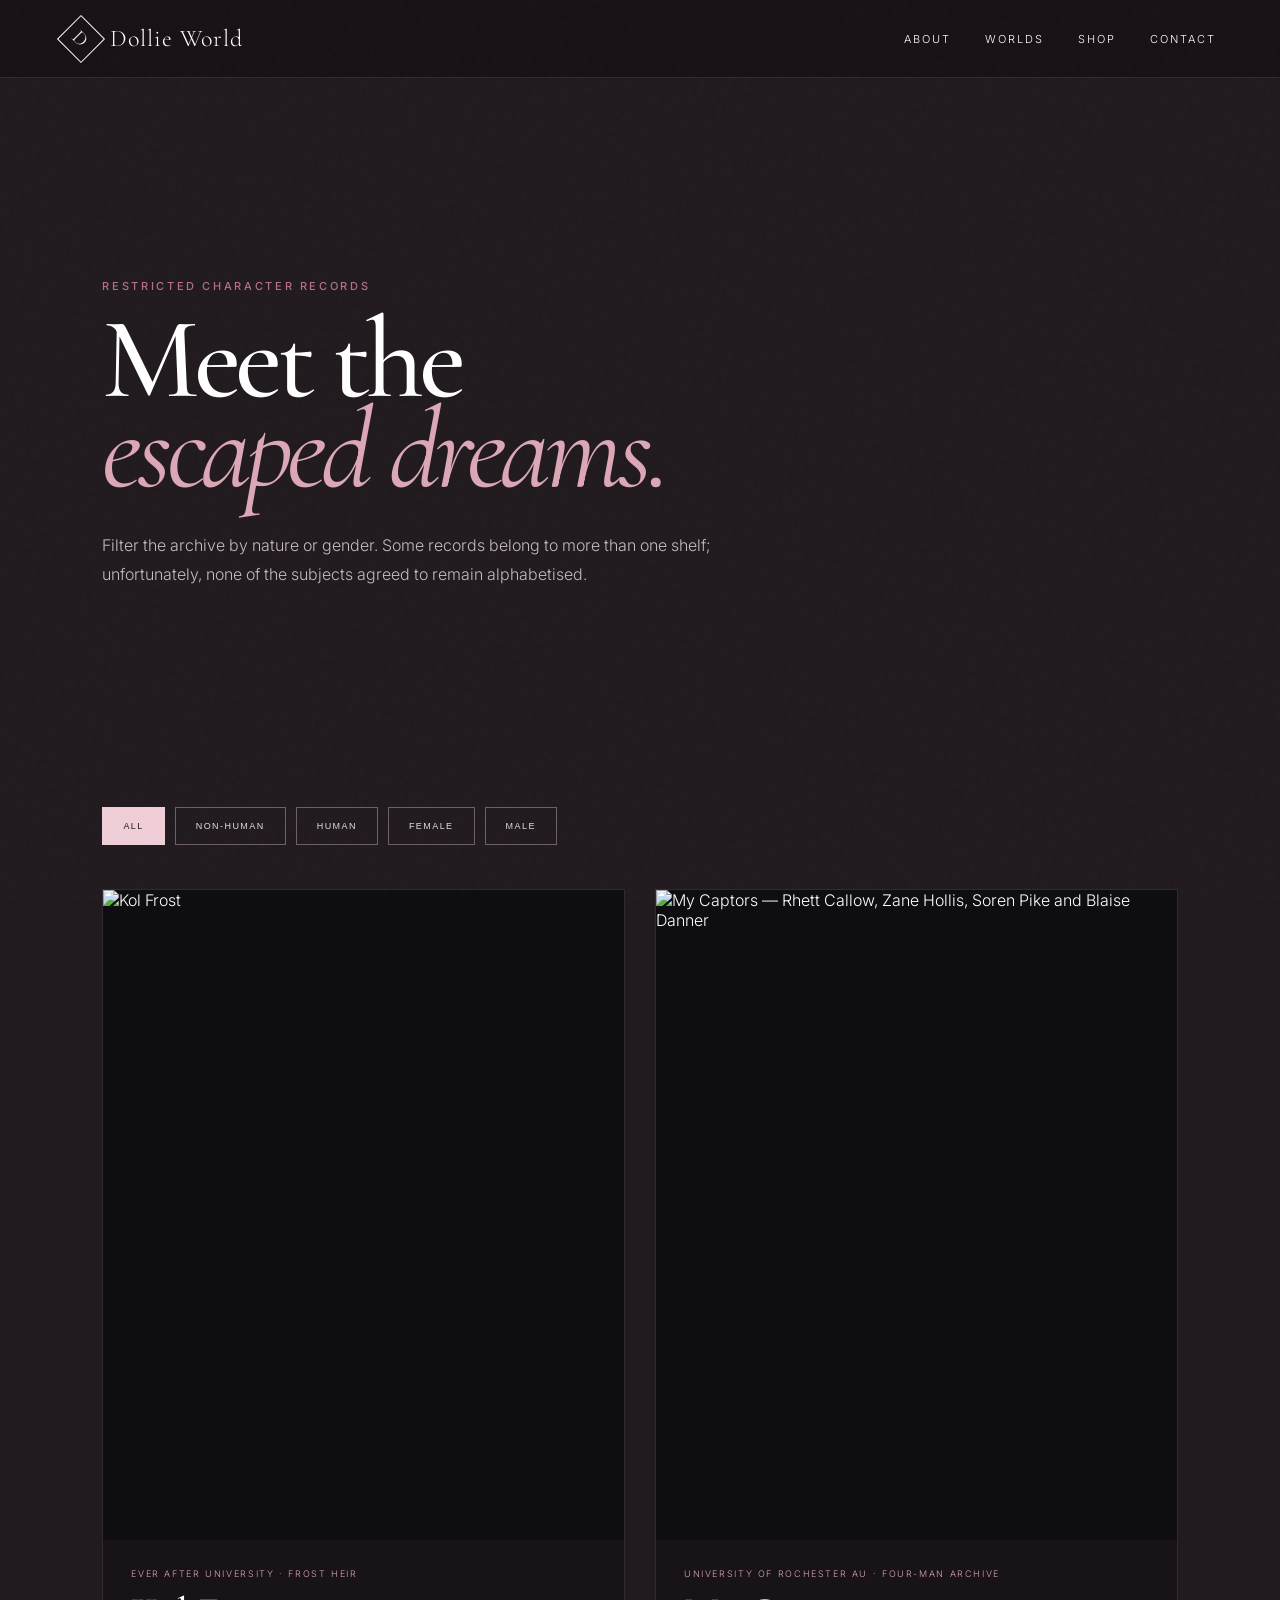
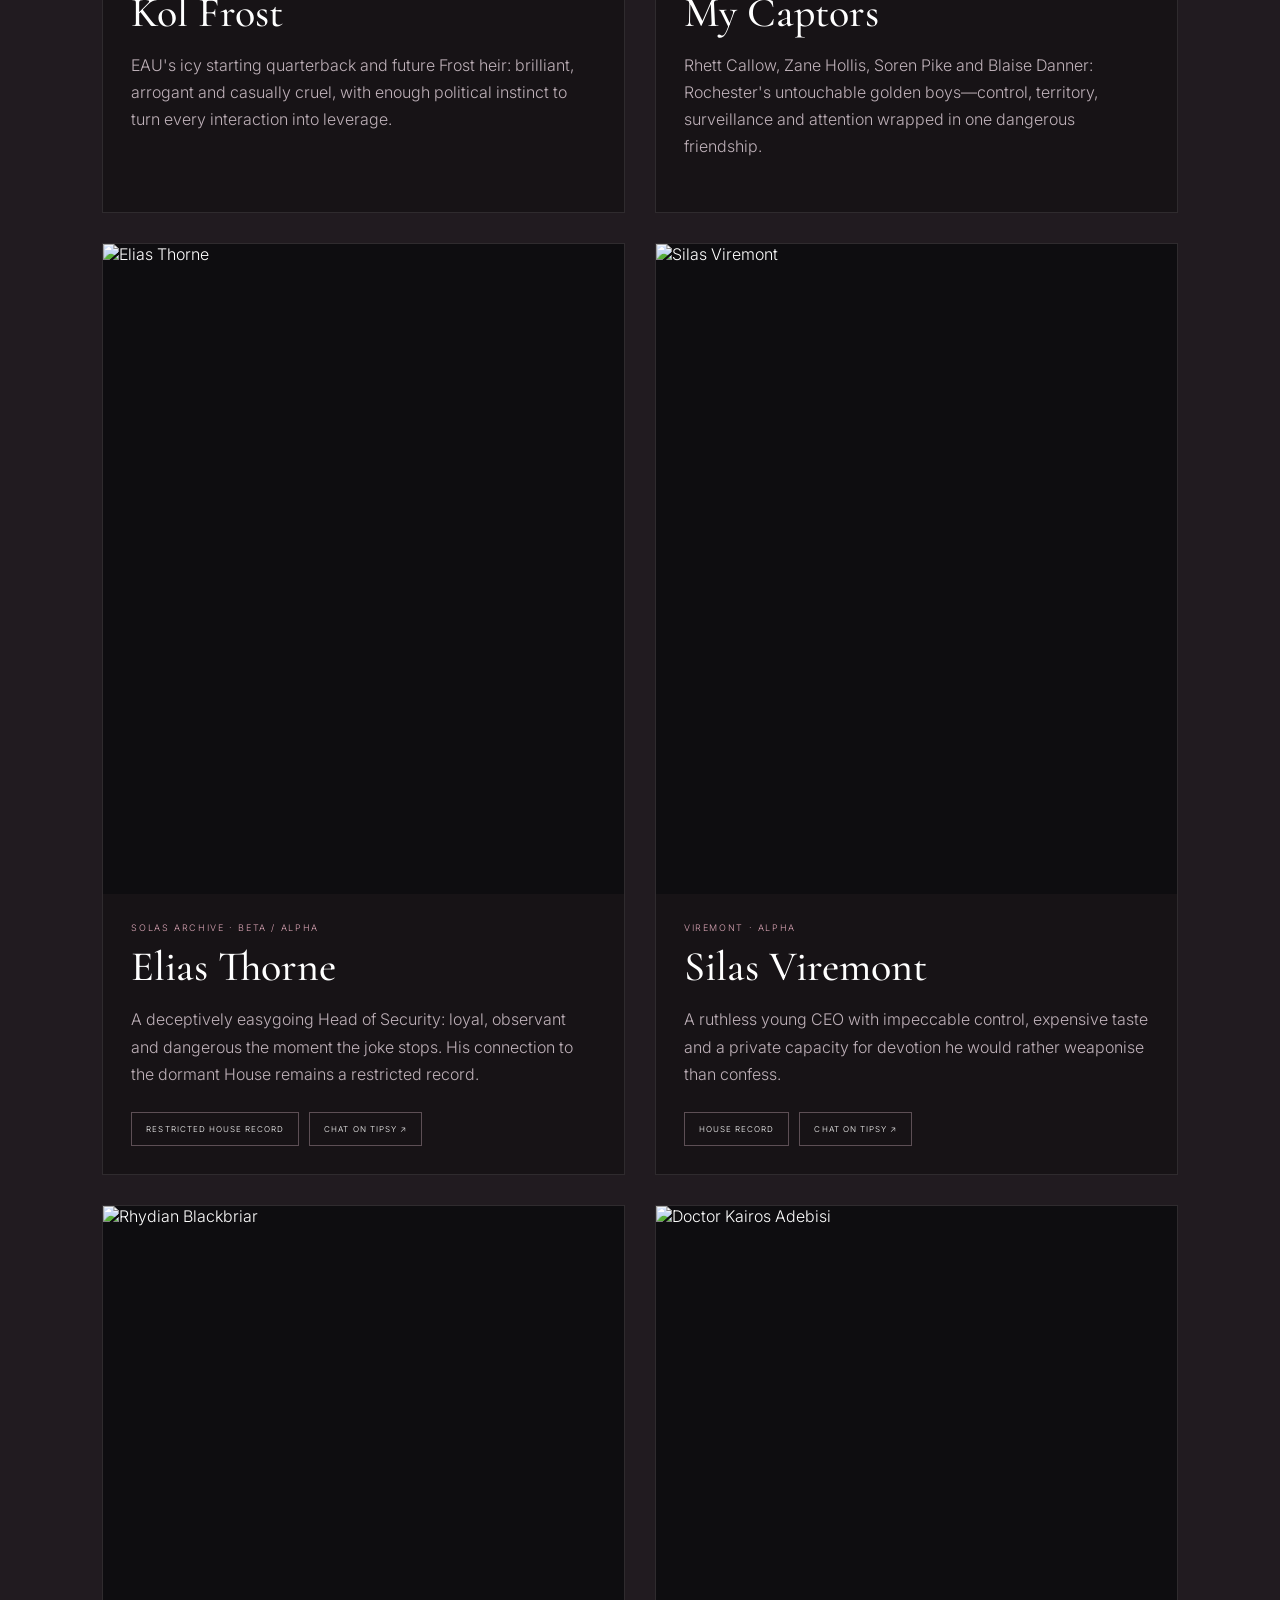
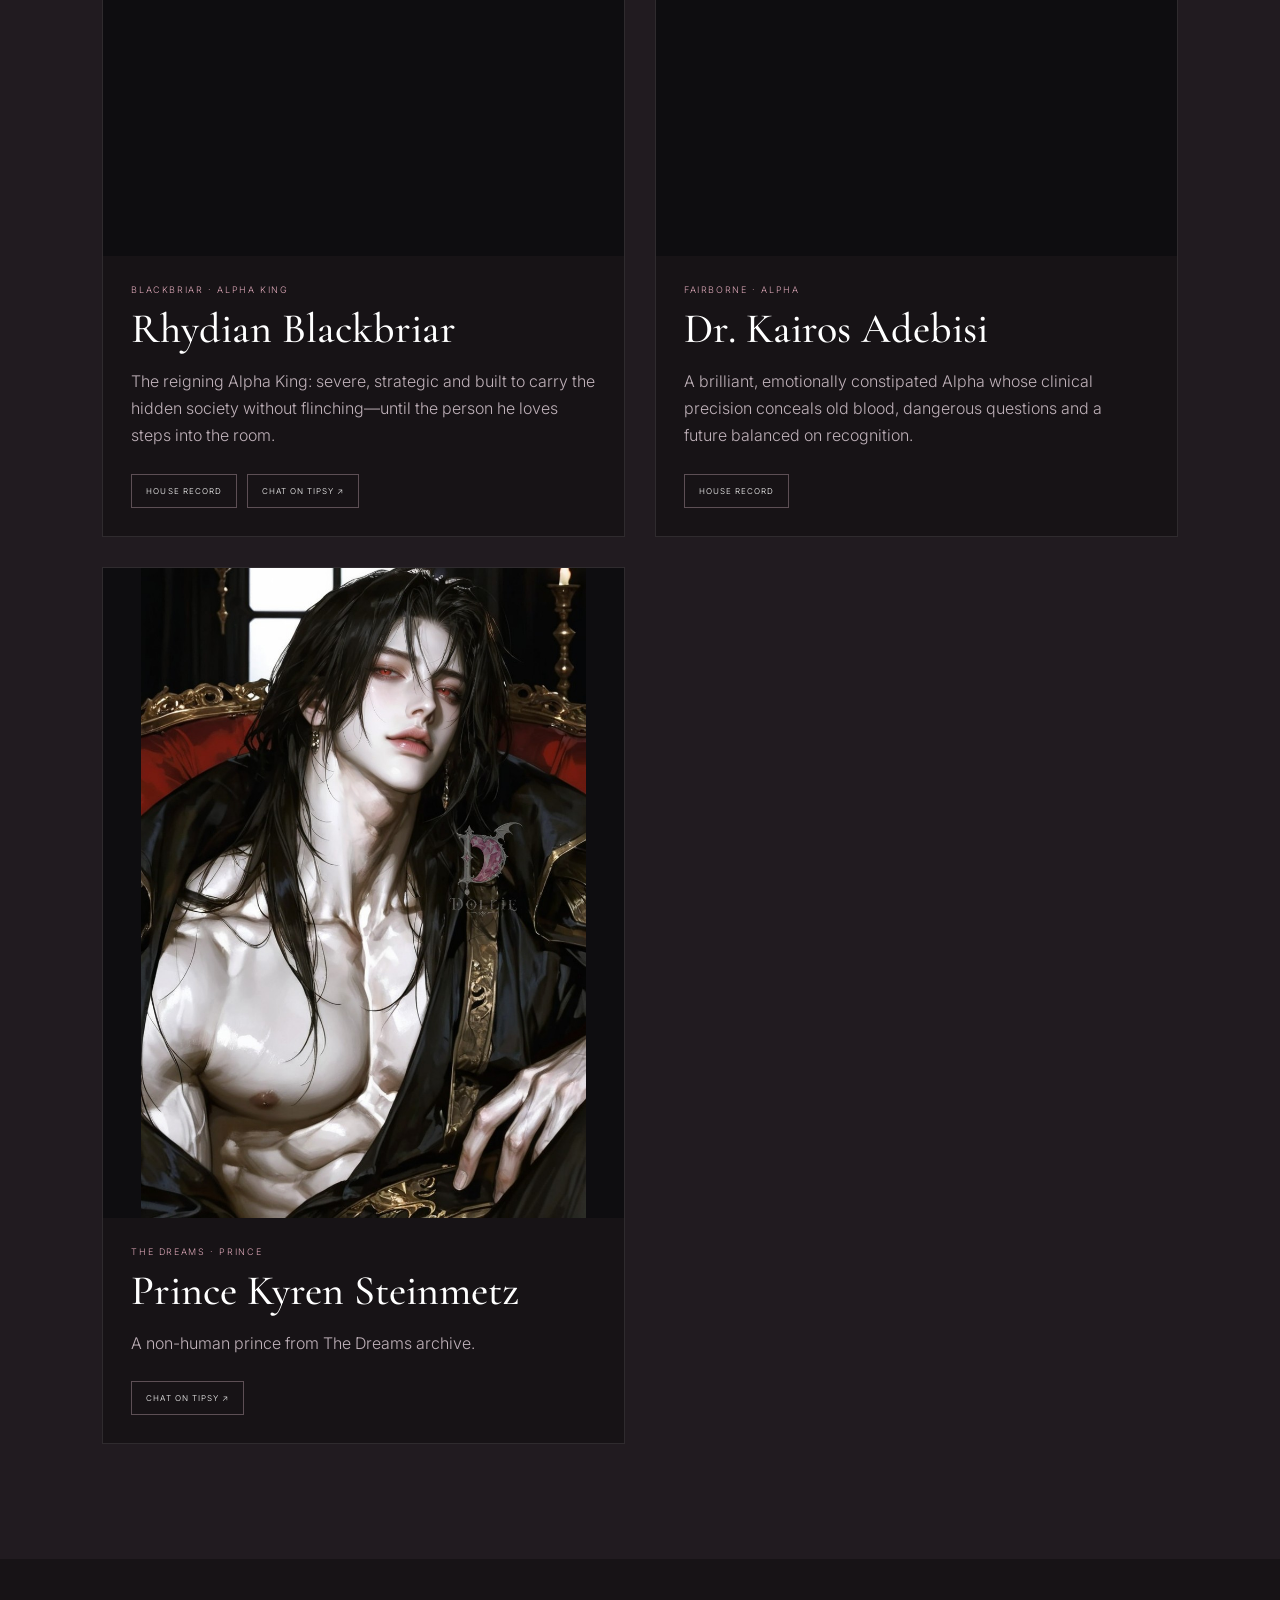
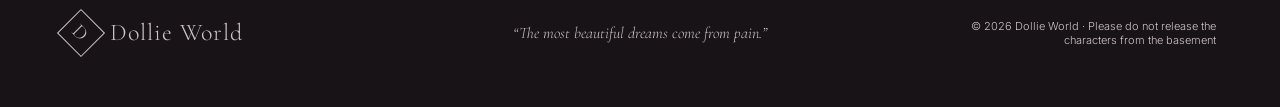
==== commit 35f86dbe: "Add files via upload" ====
--- a/characters.html
+++ b/characters.html
@@ -1,6 +1,8 @@
 <!doctype html><html lang="en"><head><meta charset="UTF-8"><meta name="viewport" content="width=device-width,initial-scale=1"><title>Characters — Dollie World</title><link rel="preconnect" href="https://fonts.googleapis.com"><link rel="preconnect" href="https://fonts.gstatic.com" crossorigin><link href="https://fonts.googleapis.com/css2?family=Cormorant+Garamond:wght@400;500;600;700&family=Inter:wght@300;400;500;600&display=swap" rel="stylesheet"><link rel="stylesheet" href="styles.css"></head>
 <body class="inner-page character-page"><div class="noise"></div><header class="site-header"><a class="brand" href="index.html"><span class="brand-mark">D</span><span>Dollie World</span></a><button type="button" class="menu-toggle" aria-expanded="false" aria-controls="site-nav"><span></span><span></span></button><nav id="site-nav"><a href="about.html">About</a><a href="worlds.html">Worlds</a><a href="shop.html">Shop</a><a href="contact.html">Contact</a></nav></header>
 <main class="page-main"><section class="archive-heading section"><p class="section-kicker">Restricted character records</p><h1>Meet the<br><em>escaped dreams.</em></h1><p>Filter the archive by nature or gender. Some records belong to more than one shelf; unfortunately, none of the subjects agreed to remain alphabetised.</p></section><img class="divider" src="assets/divider-bat-bow.png" alt=""><section class="character-archive section"><div class="character-filters"><button type="button" class="active" data-filter="all">All</button><button type="button" data-filter="non-human">Non-human</button><button type="button" data-filter="human">Human</button><button type="button" data-filter="female">Female</button><button type="button" data-filter="male">Male</button></div><div class="character-grid">
+<article class="character-card" data-tags="non-human male"><div class="character-image"><img src="assets/characters/kol-frost.png" alt="Kol Frost"></div><div class="character-info"><p>Ever After University · Frost heir</p><h2>Kol Frost</h2><span>EAU's icy starting quarterback and future Frost heir: brilliant, arrogant and casually cruel, with enough political instinct to turn every interaction into leverage.</span></div></article>
+<article class="character-card" data-tags="human male"><div class="character-image"><img src="assets/characters/my-captors.png" alt="My Captors — Rhett Callow, Zane Hollis, Soren Pike and Blaise Danner"></div><div class="character-info"><p>University of Rochester AU · Four-man archive</p><h2>My Captors</h2><span>Rhett Callow, Zane Hollis, Soren Pike and Blaise Danner: Rochester's untouchable golden boys—control, territory, surveillance and attention wrapped in one dangerous friendship.</span></div></article>
 <article class="character-card" data-tags="non-human male"><div class="character-image"><img src="assets/characters/elias-thorne.png" alt="Elias Thorne"></div><div class="character-info"><p>Solas archive · Beta / Alpha</p><h2>Elias Thorne</h2><span>A deceptively easygoing Head of Security: loyal, observant and dangerous the moment the joke stops. His connection to the dormant House remains a restricted record.</span><div class="character-links"><a href="house-solas.html">Restricted House record</a><a href="https://tipsy.chat/chat/1784030890796980014" target="_blank" rel="noopener">Chat on Tipsy ↗</a></div></div></article>
 <article class="character-card" data-tags="non-human male"><div class="character-image"><img src="assets/characters/silas-viremont.png" alt="Silas Viremont"></div><div class="character-info"><p>Viremont · Alpha</p><h2>Silas Viremont</h2><span>A ruthless young CEO with impeccable control, expensive taste and a private capacity for devotion he would rather weaponise than confess.</span><div class="character-links"><a href="house-viremont.html">House record</a><a href="https://tipsy.chat/chat/1784485189181860062" target="_blank" rel="noopener">Chat on Tipsy ↗</a></div></div></article>
 <article class="character-card" data-tags="non-human male"><div class="character-image"><img src="assets/characters/rhydian-blackbriar.png" alt="Rhydian Blackbriar"></div><div class="character-info"><p>Blackbriar · Alpha King</p><h2>Rhydian Blackbriar</h2><span>The reigning Alpha King: severe, strategic and built to carry the hidden society without flinching—until the person he loves steps into the room.</span><div class="character-links"><a href="house-blackbriar.html">House record</a><a href="https://tipsy.chat/chat/1783242123794632455" target="_blank" rel="noopener">Chat on Tipsy ↗</a></div></div></article>
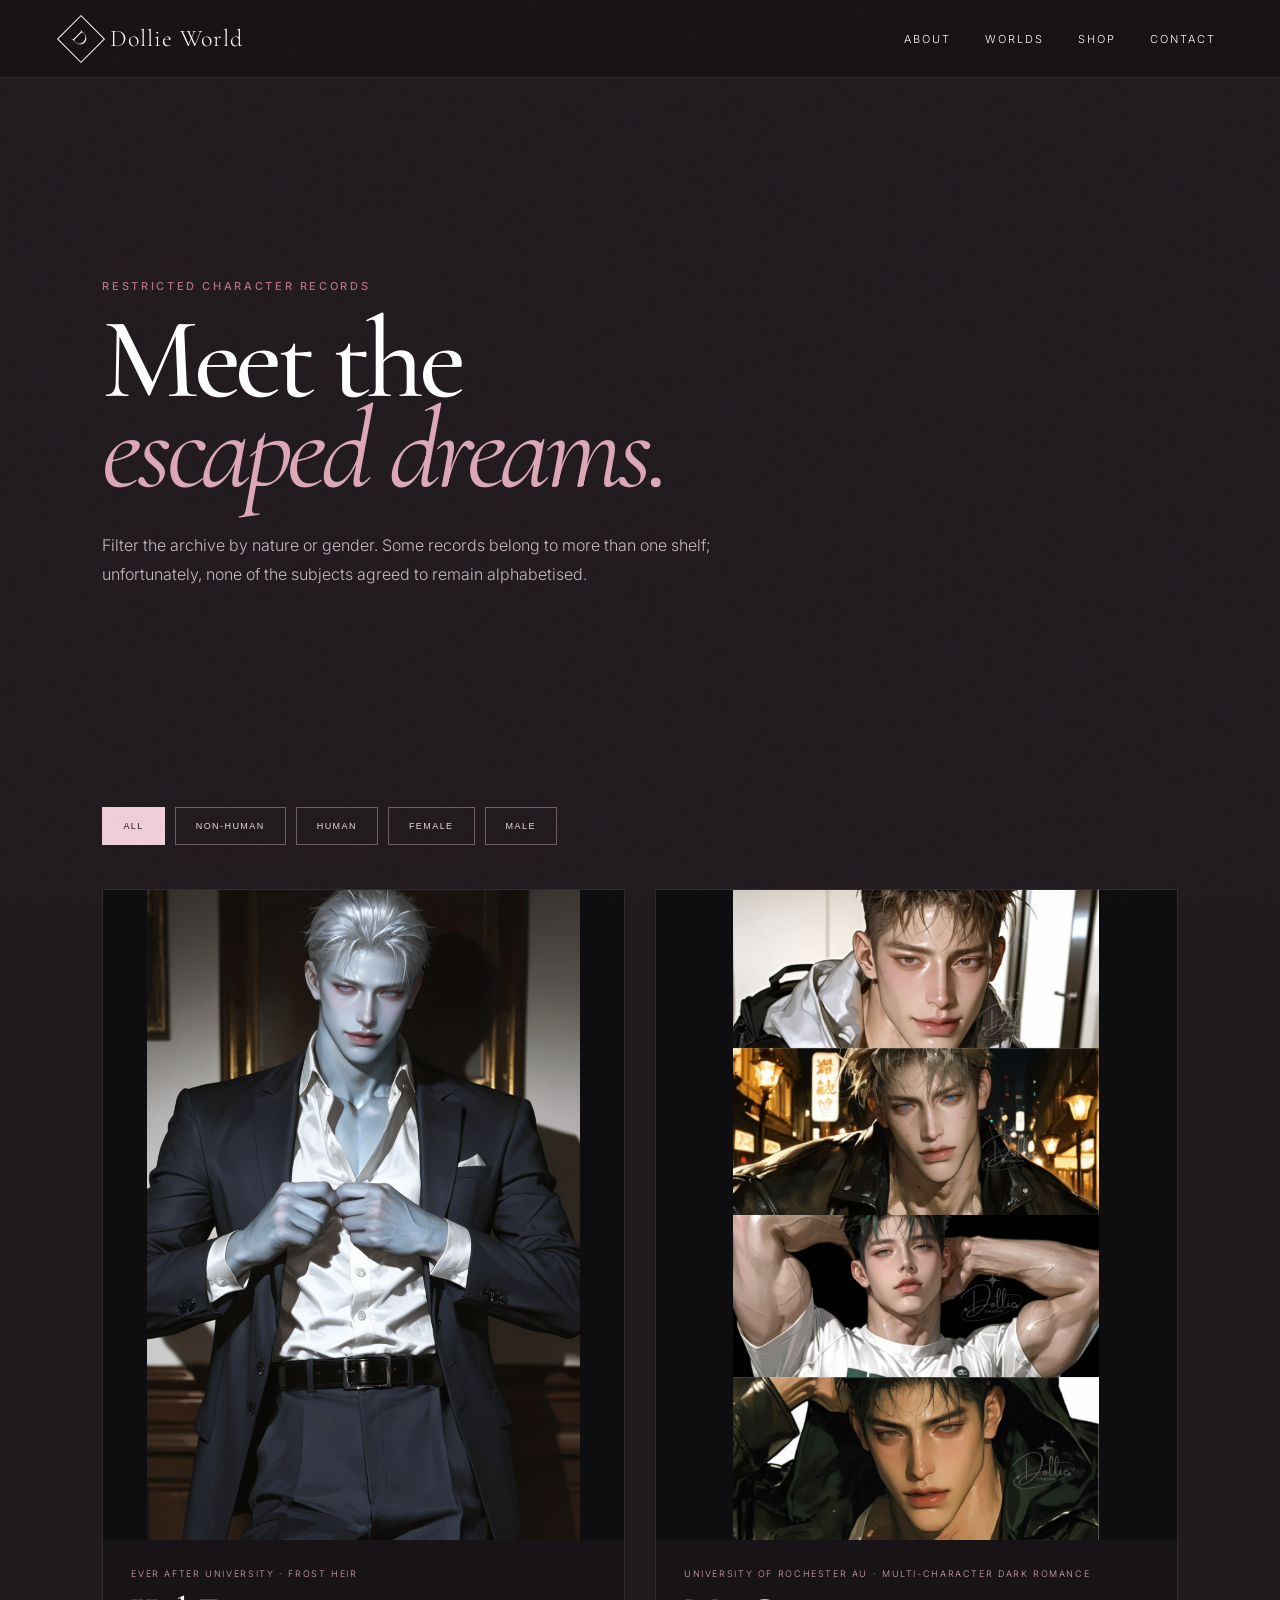
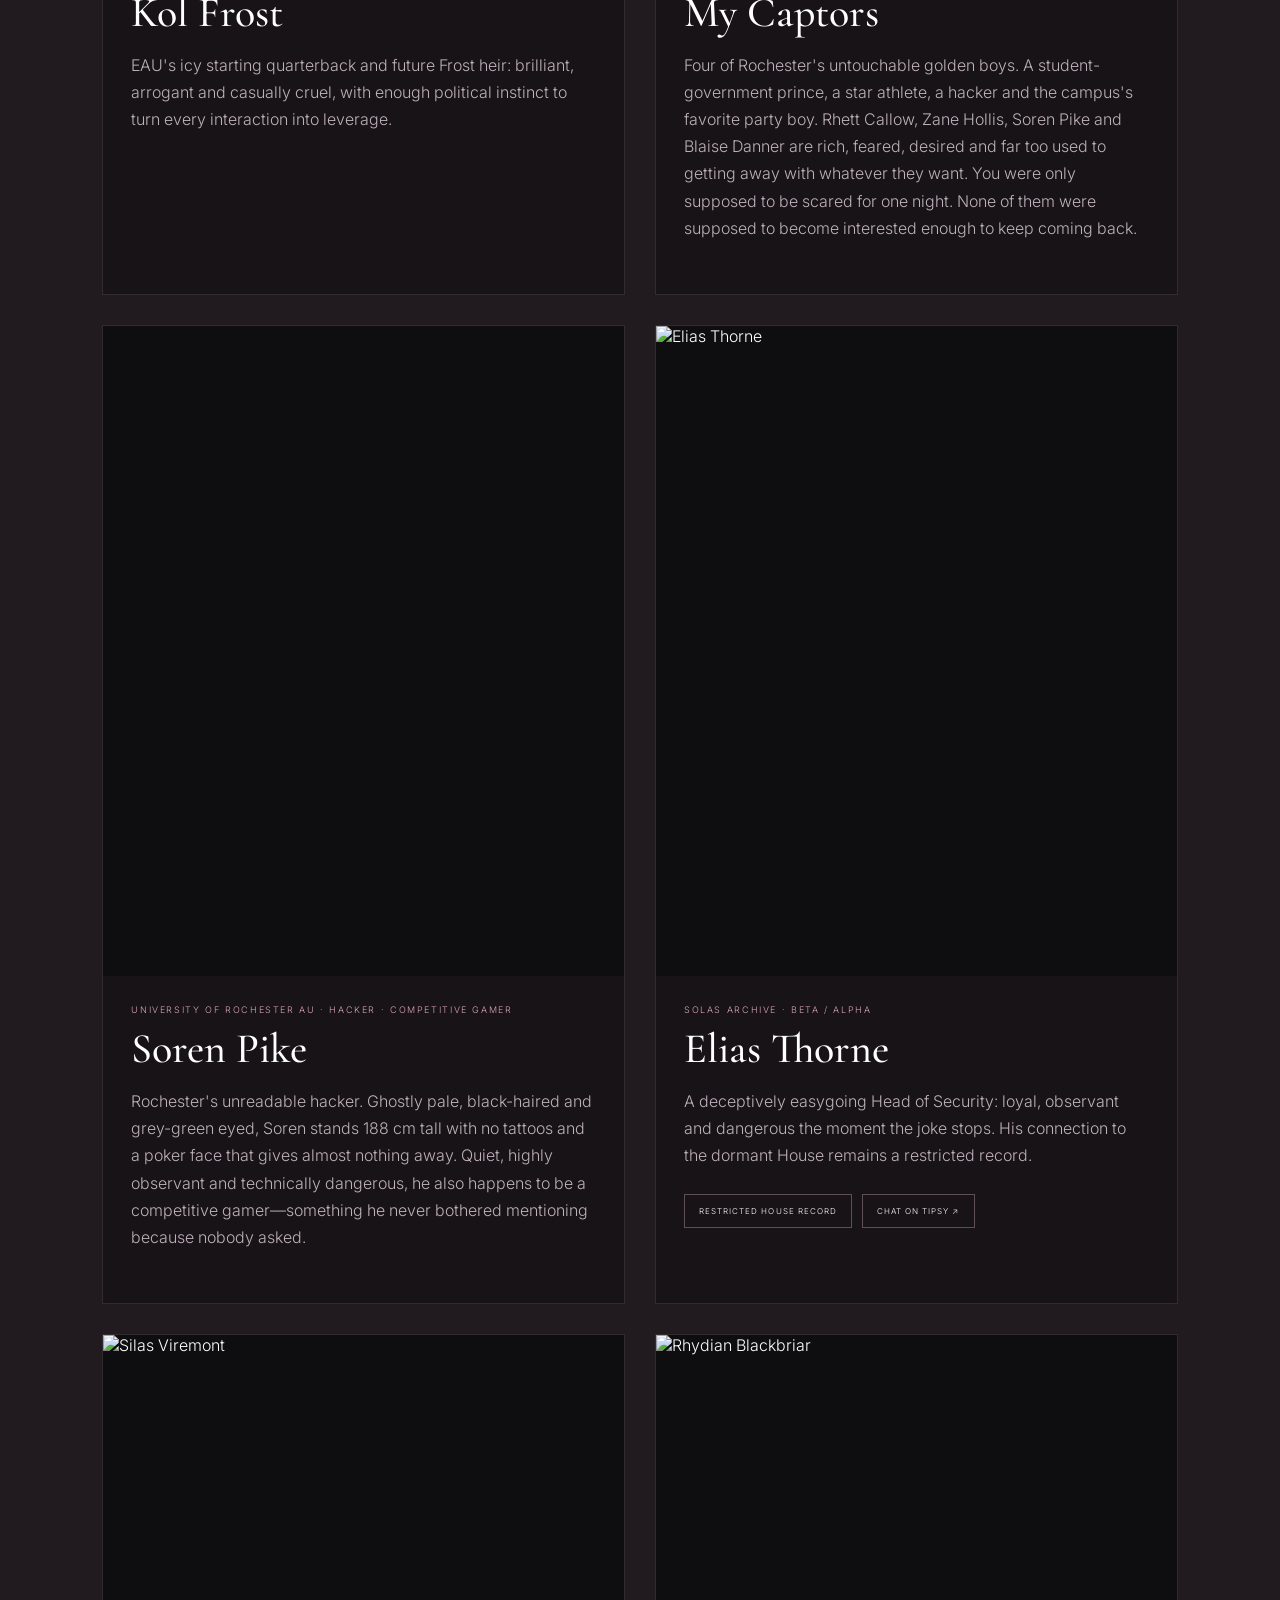
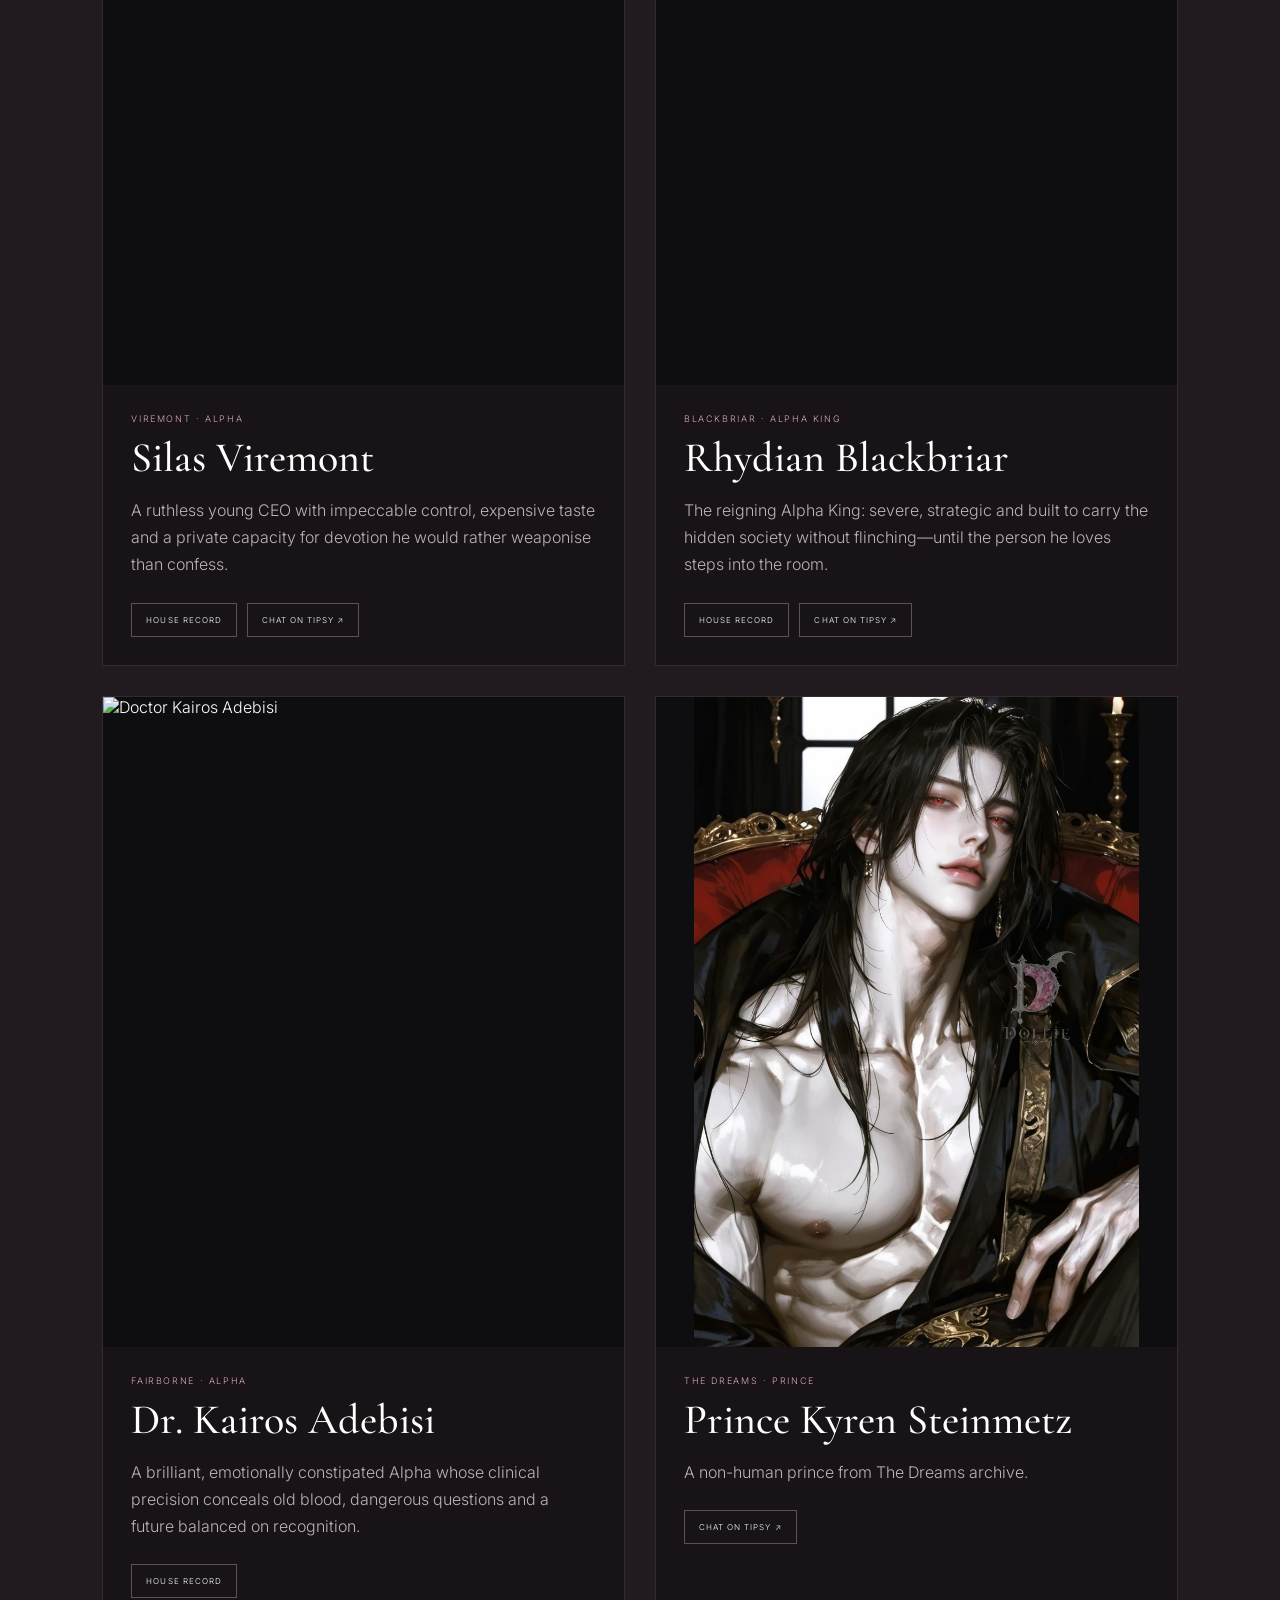
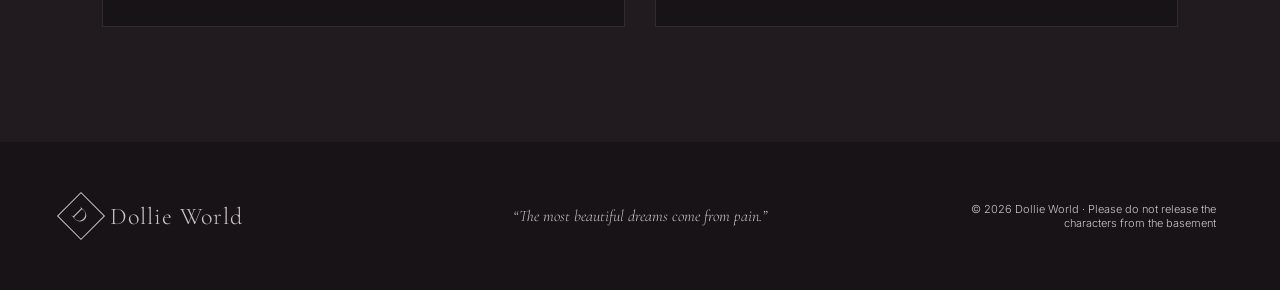
==== commit d4fa8b25: "Update characters.html" ====
--- a/characters.html
+++ b/characters.html
@@ -1,11 +1,21 @@
 <!doctype html><html lang="en"><head><meta charset="UTF-8"><meta name="viewport" content="width=device-width,initial-scale=1"><title>Characters — Dollie World</title><link rel="preconnect" href="https://fonts.googleapis.com"><link rel="preconnect" href="https://fonts.gstatic.com" crossorigin><link href="https://fonts.googleapis.com/css2?family=Cormorant+Garamond:wght@400;500;600;700&family=Inter:wght@300;400;500;600&display=swap" rel="stylesheet"><link rel="stylesheet" href="styles.css"></head>
 <body class="inner-page character-page"><div class="noise"></div><header class="site-header"><a class="brand" href="index.html"><span class="brand-mark">D</span><span>Dollie World</span></a><button type="button" class="menu-toggle" aria-expanded="false" aria-controls="site-nav"><span></span><span></span></button><nav id="site-nav"><a href="about.html">About</a><a href="worlds.html">Worlds</a><a href="shop.html">Shop</a><a href="contact.html">Contact</a></nav></header>
 <main class="page-main"><section class="archive-heading section"><p class="section-kicker">Restricted character records</p><h1>Meet the<br><em>escaped dreams.</em></h1><p>Filter the archive by nature or gender. Some records belong to more than one shelf; unfortunately, none of the subjects agreed to remain alphabetised.</p></section><img class="divider" src="assets/divider-bat-bow.png" alt=""><section class="character-archive section"><div class="character-filters"><button type="button" class="active" data-filter="all">All</button><button type="button" data-filter="non-human">Non-human</button><button type="button" data-filter="human">Human</button><button type="button" data-filter="female">Female</button><button type="button" data-filter="male">Male</button></div><div class="character-grid">
+
 <article class="character-card" data-tags="non-human male"><div class="character-image"><img src="assets/characters/kol-frost.png" alt="Kol Frost"></div><div class="character-info"><p>Ever After University · Frost heir</p><h2>Kol Frost</h2><span>EAU's icy starting quarterback and future Frost heir: brilliant, arrogant and casually cruel, with enough political instinct to turn every interaction into leverage.</span></div></article>
-<article class="character-card" data-tags="human male"><div class="character-image"><img src="assets/characters/my-captors.png" alt="My Captors — Rhett Callow, Zane Hollis, Soren Pike and Blaise Danner"></div><div class="character-info"><p>University of Rochester AU · Four-man archive</p><h2>My Captors</h2><span>Rhett Callow, Zane Hollis, Soren Pike and Blaise Danner: Rochester's untouchable golden boys—control, territory, surveillance and attention wrapped in one dangerous friendship.</span></div></article>
+
+<article class="character-card" data-tags="human male"><div class="character-image"><img src="assets/characters/my-captors.png" alt="My Captors — Rhett Callow, Zane Hollis, Soren Pike and Blaise Danner"></div><div class="character-info"><p>University of Rochester AU · Multi-character dark romance</p><h2>My Captors</h2><span>Four of Rochester's untouchable golden boys. A student-government prince, a star athlete, a hacker and the campus's favorite party boy. Rhett Callow, Zane Hollis, Soren Pike and Blaise Danner are rich, feared, desired and far too used to getting away with whatever they want. You were only supposed to be scared for one night. None of them were supposed to become interested enough to keep coming back.</span></div></article>
+
+<article class="character-card" data-tags="human male"><div class="character-image"></div><div class="character-info"><p>University of Rochester AU · Hacker · Competitive gamer</p><h2>Soren Pike</h2><span>Rochester's unreadable hacker. Ghostly pale, black-haired and grey-green eyed, Soren stands 188 cm tall with no tattoos and a poker face that gives almost nothing away. Quiet, highly observant and technically dangerous, he also happens to be a competitive gamer—something he never bothered mentioning because nobody asked.</span></div></article>
+
 <article class="character-card" data-tags="non-human male"><div class="character-image"><img src="assets/characters/elias-thorne.png" alt="Elias Thorne"></div><div class="character-info"><p>Solas archive · Beta / Alpha</p><h2>Elias Thorne</h2><span>A deceptively easygoing Head of Security: loyal, observant and dangerous the moment the joke stops. His connection to the dormant House remains a restricted record.</span><div class="character-links"><a href="house-solas.html">Restricted House record</a><a href="https://tipsy.chat/chat/1784030890796980014" target="_blank" rel="noopener">Chat on Tipsy ↗</a></div></div></article>
+
 <article class="character-card" data-tags="non-human male"><div class="character-image"><img src="assets/characters/silas-viremont.png" alt="Silas Viremont"></div><div class="character-info"><p>Viremont · Alpha</p><h2>Silas Viremont</h2><span>A ruthless young CEO with impeccable control, expensive taste and a private capacity for devotion he would rather weaponise than confess.</span><div class="character-links"><a href="house-viremont.html">House record</a><a href="https://tipsy.chat/chat/1784485189181860062" target="_blank" rel="noopener">Chat on Tipsy ↗</a></div></div></article>
+
 <article class="character-card" data-tags="non-human male"><div class="character-image"><img src="assets/characters/rhydian-blackbriar.png" alt="Rhydian Blackbriar"></div><div class="character-info"><p>Blackbriar · Alpha King</p><h2>Rhydian Blackbriar</h2><span>The reigning Alpha King: severe, strategic and built to carry the hidden society without flinching—until the person he loves steps into the room.</span><div class="character-links"><a href="house-blackbriar.html">House record</a><a href="https://tipsy.chat/chat/1783242123794632455" target="_blank" rel="noopener">Chat on Tipsy ↗</a></div></div></article>
+
 <article class="character-card" data-tags="non-human male"><div class="character-image"><img src="assets/characters/kairos-adebisi.png" alt="Doctor Kairos Adebisi"></div><div class="character-info"><p>Fairborne · Alpha</p><h2>Dr. Kairos Adebisi</h2><span>A brilliant, emotionally constipated Alpha whose clinical precision conceals old blood, dangerous questions and a future balanced on recognition.</span><div class="character-links"><a href="house-fairborne.html">House record</a></div></div></article>
+
 <article class="character-card" data-tags="non-human male"><div class="character-image"><img src="assets/characters/kyren-steinmetz.jpg" alt="Prince Kyren Steinmetz"></div><div class="character-info"><p>The Dreams · Prince</p><h2>Prince Kyren Steinmetz</h2><span>A non-human prince from The Dreams archive.</span><div class="character-links"><a href="https://tipsy.chat/chat/1785185300586265094" target="_blank" rel="noopener">Chat on Tipsy ↗</a></div></div></article>
-</div></section></main><footer><a class="brand" href="index.html"><span class="brand-mark">D</span><span>Dollie World</span></a><p>“The most beautiful dreams come from pain.”</p><span>© <span id="year"></span> Dollie World · Please do not release the characters from the basement</span></footer><script src="script.js"></script></body></html>
+
+</div></section></main><footer><a class="brand" href="index.html"><span class="brand-mark">D</span><span>Dollie World</span></a><p>“The most beautiful dreams come from pain.”</p><span>© <span id="year"></span> Dollie World · Please do not release the characters from the basement</span></footer><script src="script.js"></script></body></html>
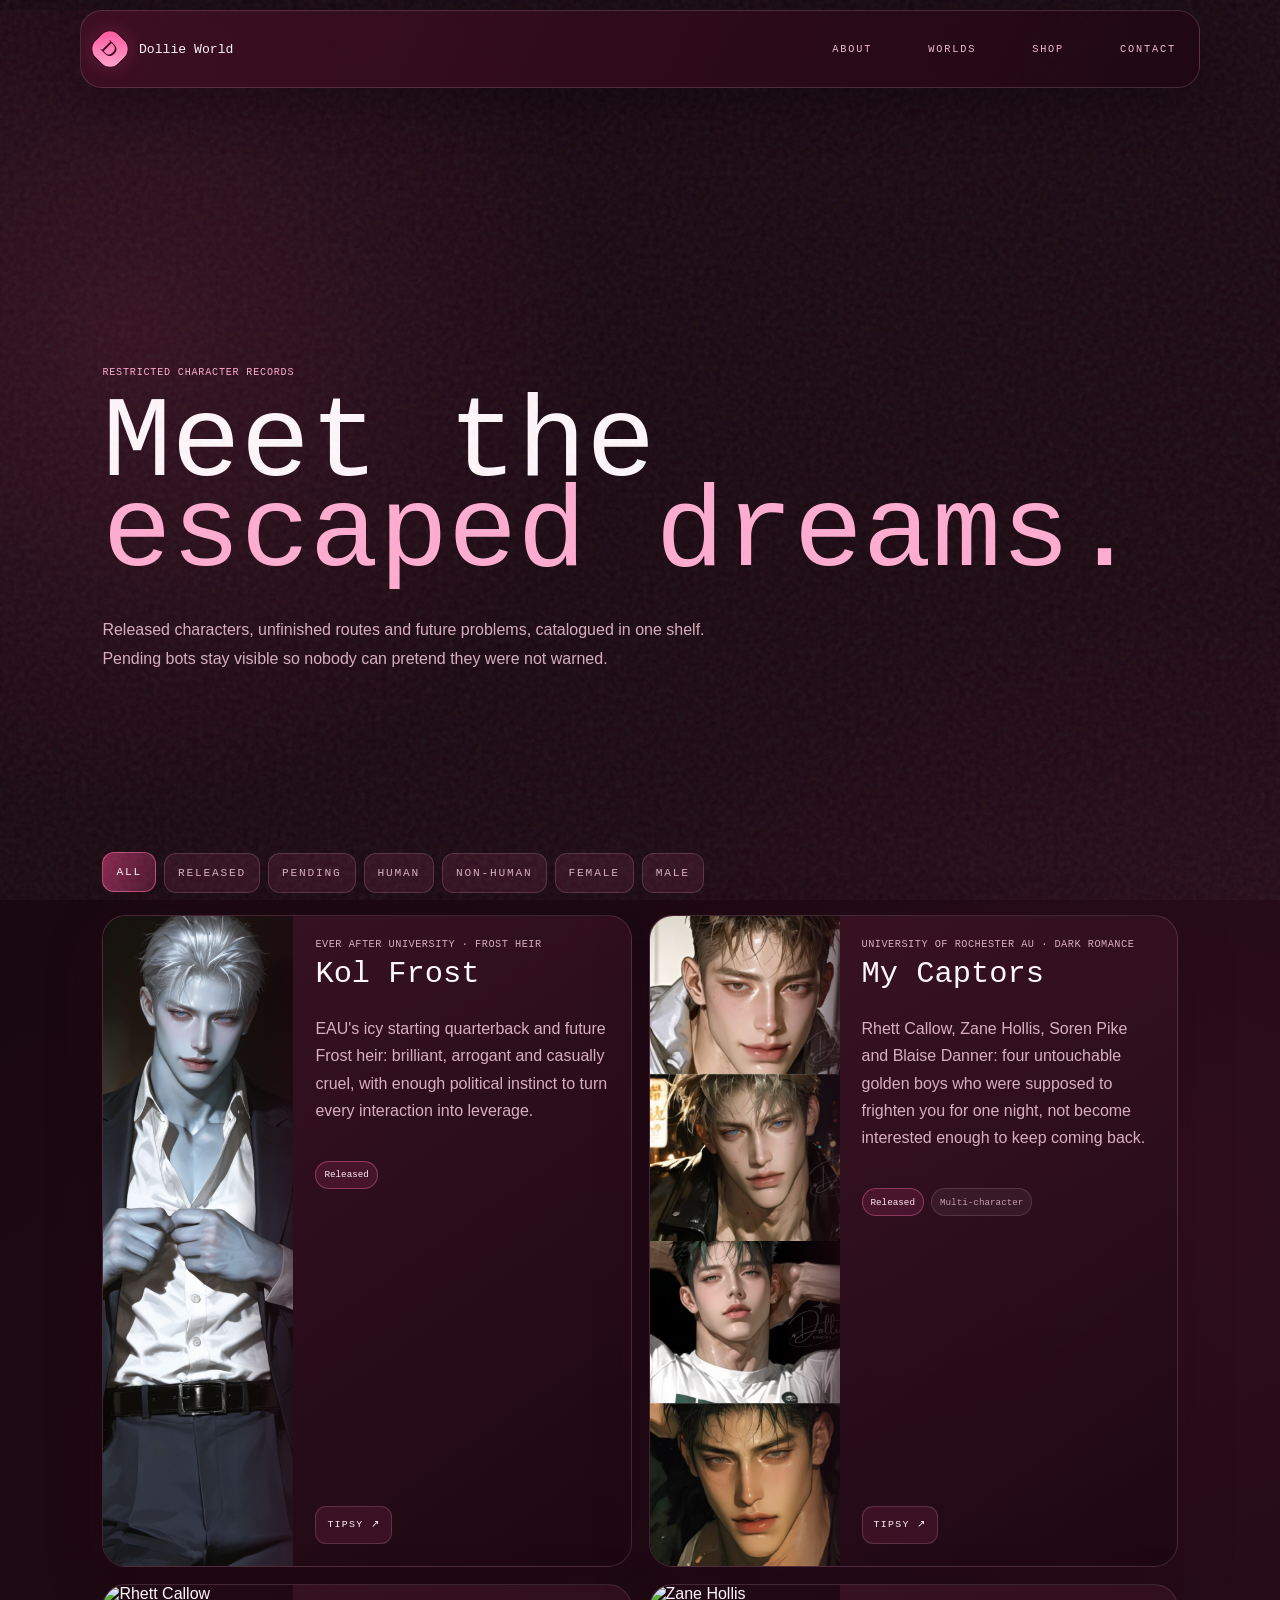
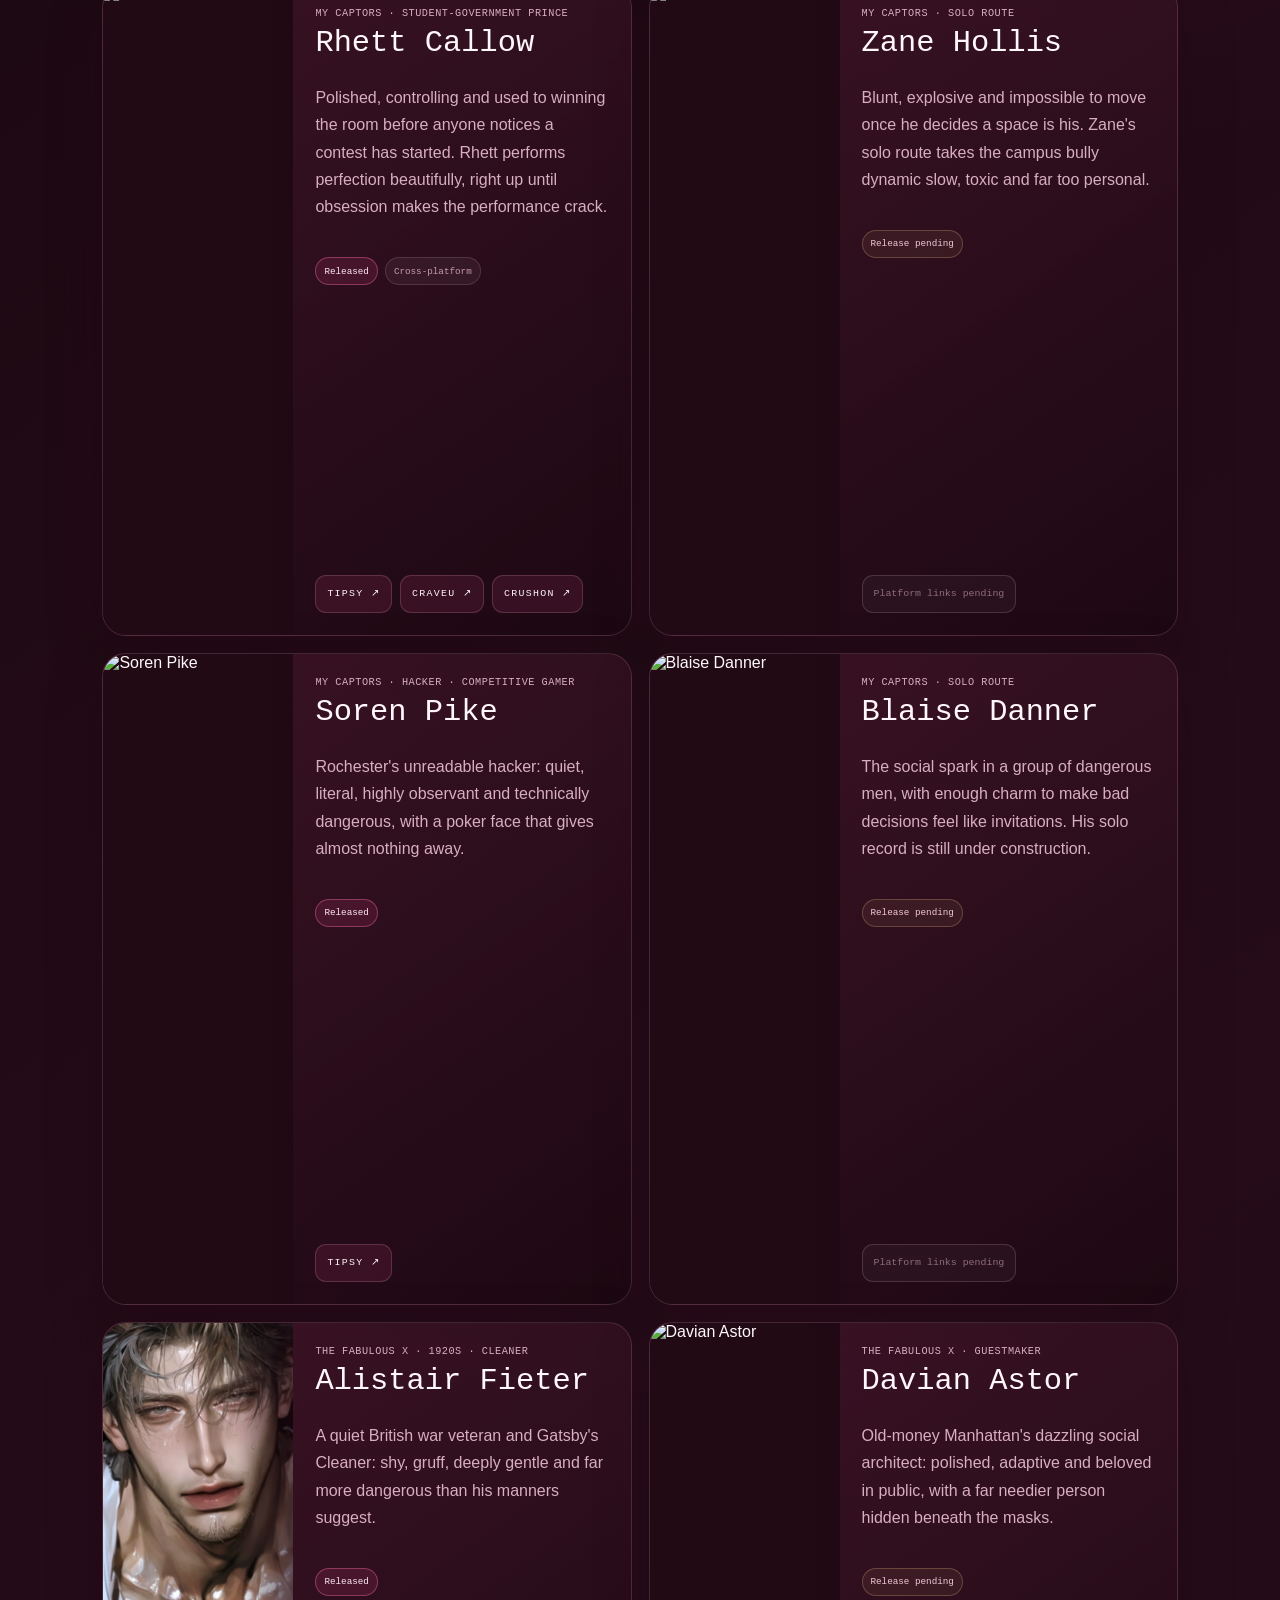
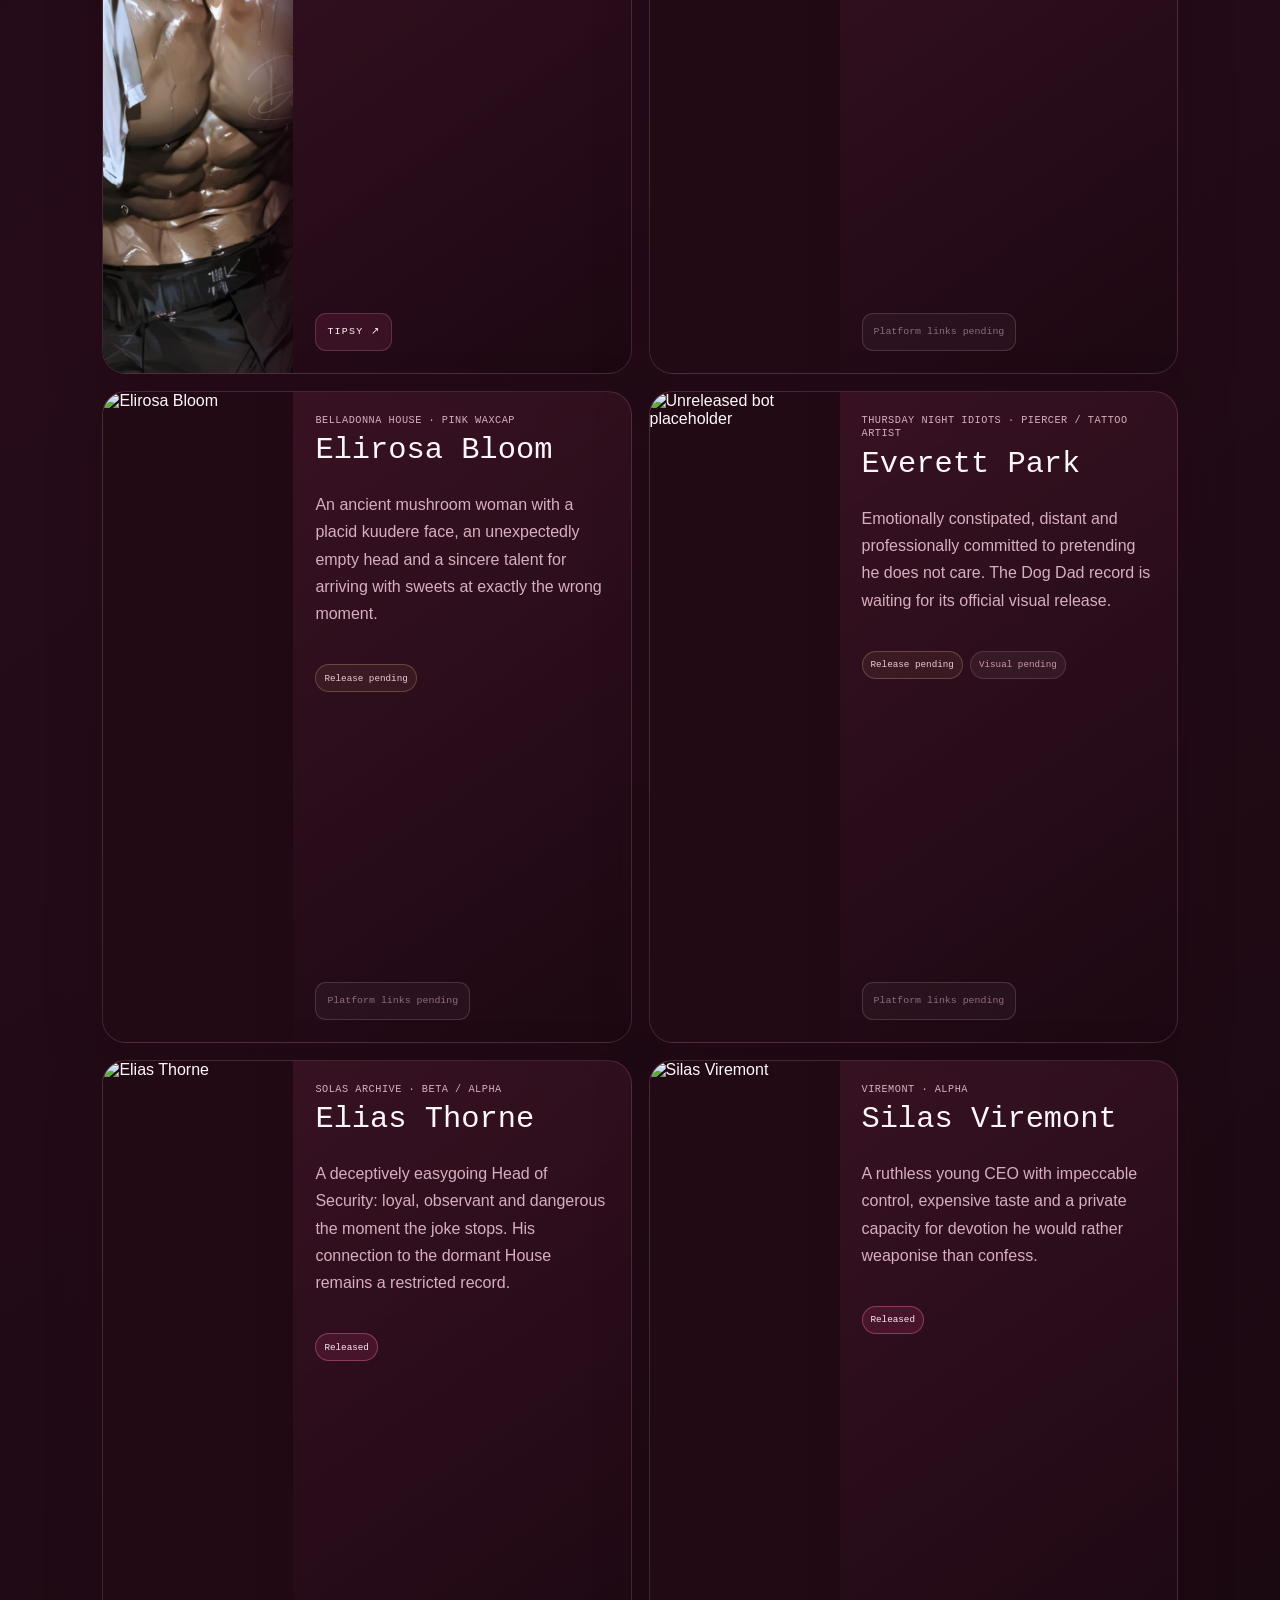
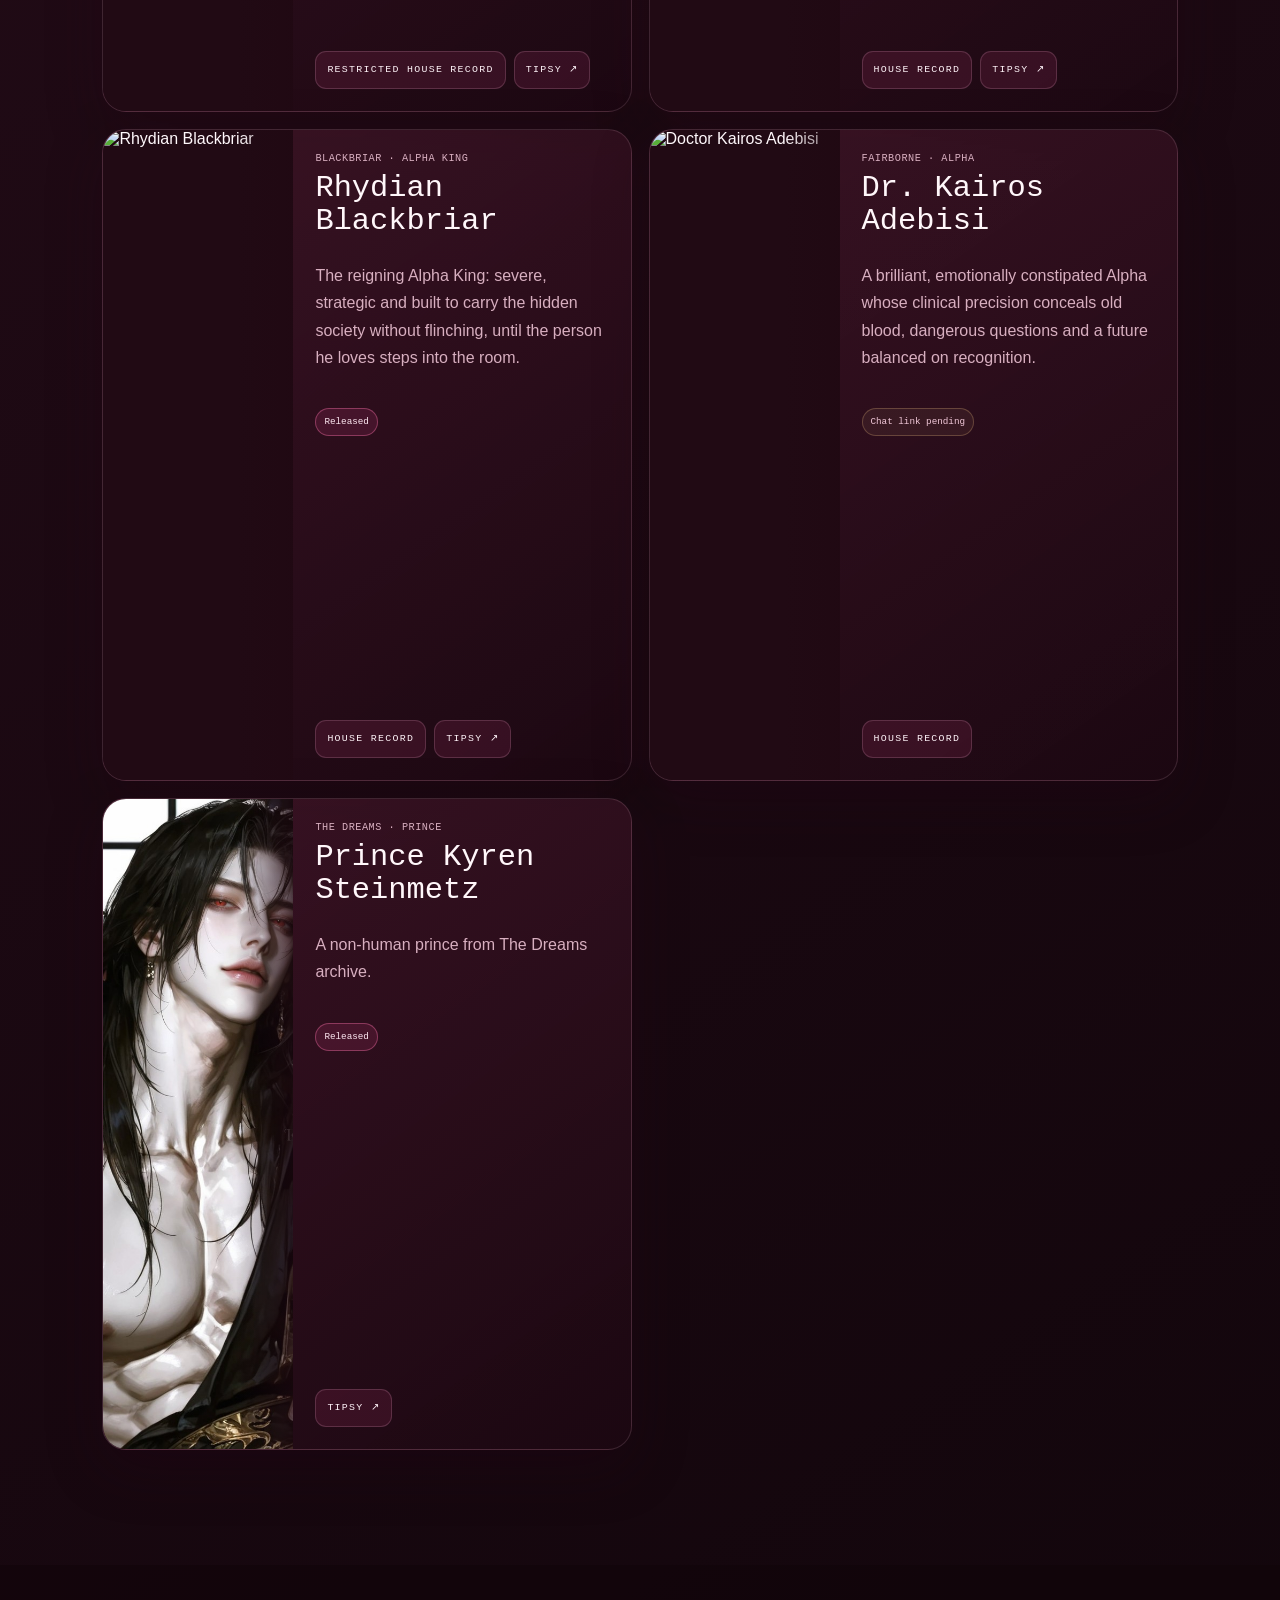
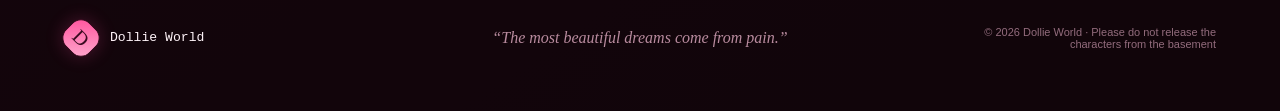
==== commit 8715eabc: "Add files via upload" ====
--- a/characters.html
+++ b/characters.html
@@ -1,21 +1,103 @@
-<!doctype html><html lang="en"><head><meta charset="UTF-8"><meta name="viewport" content="width=device-width,initial-scale=1"><title>Characters — Dollie World</title><link rel="preconnect" href="https://fonts.googleapis.com"><link rel="preconnect" href="https://fonts.gstatic.com" crossorigin><link href="https://fonts.googleapis.com/css2?family=Cormorant+Garamond:wght@400;500;600;700&family=Inter:wght@300;400;500;600&display=swap" rel="stylesheet"><link rel="stylesheet" href="styles.css"></head>
-<body class="inner-page character-page"><div class="noise"></div><header class="site-header"><a class="brand" href="index.html"><span class="brand-mark">D</span><span>Dollie World</span></a><button type="button" class="menu-toggle" aria-expanded="false" aria-controls="site-nav"><span></span><span></span></button><nav id="site-nav"><a href="about.html">About</a><a href="worlds.html">Worlds</a><a href="shop.html">Shop</a><a href="contact.html">Contact</a></nav></header>
-<main class="page-main"><section class="archive-heading section"><p class="section-kicker">Restricted character records</p><h1>Meet the<br><em>escaped dreams.</em></h1><p>Filter the archive by nature or gender. Some records belong to more than one shelf; unfortunately, none of the subjects agreed to remain alphabetised.</p></section><img class="divider" src="assets/divider-bat-bow.png" alt=""><section class="character-archive section"><div class="character-filters"><button type="button" class="active" data-filter="all">All</button><button type="button" data-filter="non-human">Non-human</button><button type="button" data-filter="human">Human</button><button type="button" data-filter="female">Female</button><button type="button" data-filter="male">Male</button></div><div class="character-grid">
+<!doctype html>
+<html lang="en">
+<head>
+  <meta charset="UTF-8">
+  <meta name="viewport" content="width=device-width,initial-scale=1">
+  <meta name="theme-color" content="#2a0b17">
+  <meta name="description" content="Dollie World's character archive: released bots, pending releases, and escaped dreams from the Library.">
+  <title>Characters — Dollie World</title>
+  <link rel="stylesheet" href="styles.css">
+  <link rel="stylesheet" href="dollie-theme.css">
+  <style>
+    .archive-heading{padding-bottom:26px}
+    .archive-heading .archive-intro{max-width:760px;color:var(--dt-muted,#d4a9bc)}
+    .character-filters{display:flex;flex-wrap:wrap;gap:8px;margin:0 0 22px}
+    .character-filters button{min-height:40px;padding:9px 13px;border:1px solid rgba(255,194,220,.18);border-radius:12px;color:#d8afc0;background:rgba(69,24,44,.55);font-family:"Dollie Pixel",monospace;font-size:.7rem;cursor:pointer;transition:.16s ease}
+    .character-filters button:hover,.character-filters button.active{color:#fff6fa;border-color:rgba(255,116,174,.54);background:linear-gradient(110deg,rgba(180,51,101,.72),rgba(86,25,52,.78));transform:translateY(-1px)}
+    .character-grid{display:grid;grid-template-columns:repeat(2,minmax(0,1fr));gap:17px}
+    .character-card{overflow:hidden;display:grid;grid-template-columns:190px minmax(0,1fr);min-height:320px;border:1px solid rgba(255,201,225,.14);border-radius:24px;background:linear-gradient(145deg,rgba(70,23,43,.84),rgba(28,8,18,.94));box-shadow:0 20px 58px rgba(0,0,0,.24);transition:.18s ease}
+    .character-card:hover{transform:translateY(-3px);border-color:rgba(255,151,196,.38);box-shadow:0 24px 64px rgba(0,0,0,.32),0 0 28px rgba(255,79,154,.06)}
+    .character-card[hidden]{display:none!important}
+    .character-image{position:relative;min-height:320px;background:#210a14;overflow:hidden}
+    .character-image img{width:100%;height:100%;display:block;object-fit:cover;object-position:center top}
+    .character-image::after{content:"";position:absolute;inset:0;background:linear-gradient(90deg,transparent 70%,rgba(32,8,18,.62));pointer-events:none}
+    .character-info{min-width:0;display:flex;flex-direction:column;padding:22px}
+    .character-info>p{margin:0 0 7px;color:#e3b474;font:400 .64rem/1.35 "Dollie Pixel",monospace;letter-spacing:.05em;text-transform:uppercase}
+    .character-info h2{margin:0 0 10px;color:#fff6fa;font:400 clamp(1.4rem,3vw,1.9rem)/1.08 "Dollie Pixel",monospace}
+    .character-info>span{color:#d8afc0;line-height:1.7}
+    .status-row{display:flex;flex-wrap:wrap;gap:7px;margin-top:13px}
+    .status-pill{display:inline-flex;align-items:center;min-height:28px;padding:5px 8px;border-radius:999px;border:1px solid rgba(255,201,225,.15);background:rgba(255,255,255,.05);color:#c99aac;font:400 .58rem/1 "Dollie Pixel",monospace}
+    .status-pill.live{color:#ffe9f3;border-color:rgba(255,115,175,.38);background:rgba(255,79,154,.12)}
+    .status-pill.pending{color:#f2c9da;border-color:rgba(224,183,122,.28);background:rgba(224,183,122,.07)}
+    .character-links{display:flex;flex-wrap:wrap;gap:8px;margin-top:auto;padding-top:18px}
+    .character-links a,.pending-link{display:inline-flex;align-items:center;min-height:38px;padding:8px 11px;border-radius:11px;border:1px solid rgba(255,194,220,.17);text-decoration:none;font:400 .62rem/1.15 "Dollie Pixel",monospace}
+    .character-links a{color:#fff3f8;background:rgba(255,79,154,.11)}
+    .character-links a:hover{border-color:rgba(255,128,183,.5);background:rgba(255,79,154,.2)}
+    .pending-link{color:#906c7d;background:rgba(255,255,255,.035)}
+    @media(max-width:900px){.character-grid{grid-template-columns:1fr}}
+    @media(max-width:590px){.character-card{grid-template-columns:1fr}.character-image{min-height:420px;max-height:540px}.character-image::after{background:linear-gradient(0deg,rgba(32,8,18,.56),transparent 32%)}.character-info{padding:18px}.character-filters{gap:6px}.character-filters button{flex:1 1 calc(33.333% - 6px)}}
+  </style>
+</head>
+<body class="inner-page character-page dollie-archive-page">
+<div class="noise" aria-hidden="true"></div>
+<header class="site-header">
+  <a class="brand" href="index.html"><span class="brand-mark">D</span><span>Dollie World</span></a>
+  <button type="button" class="menu-toggle" aria-expanded="false" aria-controls="site-nav"><span></span><span></span></button>
+  <nav id="site-nav" aria-label="Main navigation"><a href="about.html">About</a><a href="worlds.html">Worlds</a><a href="shop.html">Shop</a><a href="contact.html">Contact</a></nav>
+</header>
+<main class="page-main">
+  <section class="archive-heading section">
+    <p class="section-kicker">Restricted character records</p>
+    <h1>Meet the<br><em>escaped dreams.</em></h1>
+    <p class="archive-intro">Released characters, unfinished routes and future problems, catalogued in one shelf. Pending bots stay visible so nobody can pretend they were not warned.</p>
+  </section>
+  <img class="divider" src="assets/divider-bat-bow.png" alt="" aria-hidden="true">
+  <section class="character-archive section">
+    <div class="character-filters" aria-label="Filter character archive">
+      <button type="button" class="active" data-filter="all">All</button>
+      <button type="button" data-filter="released">Released</button>
+      <button type="button" data-filter="pending">Pending</button>
+      <button type="button" data-filter="human">Human</button>
+      <button type="button" data-filter="non-human">Non-human</button>
+      <button type="button" data-filter="female">Female</button>
+      <button type="button" data-filter="male">Male</button>
+    </div>
+    <div class="character-grid">
 
-<article class="character-card" data-tags="non-human male"><div class="character-image"><img src="assets/characters/kol-frost.png" alt="Kol Frost"></div><div class="character-info"><p>Ever After University · Frost heir</p><h2>Kol Frost</h2><span>EAU's icy starting quarterback and future Frost heir: brilliant, arrogant and casually cruel, with enough political instinct to turn every interaction into leverage.</span></div></article>
+      <article class="character-card" data-tags="non-human male released"><div class="character-image"><img src="assets/characters/kol-frost.png" alt="Kol Frost"></div><div class="character-info"><p>Ever After University · Frost heir</p><h2>Kol Frost</h2><span>EAU's icy starting quarterback and future Frost heir: brilliant, arrogant and casually cruel, with enough political instinct to turn every interaction into leverage.</span><div class="status-row"><span class="status-pill live">Released</span></div><div class="character-links"><a href="https://tipsy.chat/chat/1786015791667520619" target="_blank" rel="noopener">Tipsy ↗</a></div></div></article>
 
-<article class="character-card" data-tags="human male"><div class="character-image"><img src="assets/characters/my-captors.png" alt="My Captors — Rhett Callow, Zane Hollis, Soren Pike and Blaise Danner"></div><div class="character-info"><p>University of Rochester AU · Multi-character dark romance</p><h2>My Captors</h2><span>Four of Rochester's untouchable golden boys. A student-government prince, a star athlete, a hacker and the campus's favorite party boy. Rhett Callow, Zane Hollis, Soren Pike and Blaise Danner are rich, feared, desired and far too used to getting away with whatever they want. You were only supposed to be scared for one night. None of them were supposed to become interested enough to keep coming back.</span></div></article>
+      <article class="character-card" data-tags="human male released"><div class="character-image"><img src="assets/characters/my-captors.png" alt="My Captors — Rhett Callow, Zane Hollis, Soren Pike and Blaise Danner"></div><div class="character-info"><p>University of Rochester AU · Dark romance</p><h2>My Captors</h2><span>Rhett Callow, Zane Hollis, Soren Pike and Blaise Danner: four untouchable golden boys who were supposed to frighten you for one night, not become interested enough to keep coming back.</span><div class="status-row"><span class="status-pill live">Released</span><span class="status-pill">Multi-character</span></div><div class="character-links"><a href="https://tipsy.chat/chat/1786480586393002290" target="_blank" rel="noopener">Tipsy ↗</a></div></div></article>
 
-<article class="character-card" data-tags="human male"><div class="character-image"></div><div class="character-info"><p>University of Rochester AU · Hacker · Competitive gamer</p><h2>Soren Pike</h2><span>Rochester's unreadable hacker. Ghostly pale, black-haired and grey-green eyed, Soren stands 188 cm tall with no tattoos and a poker face that gives almost nothing away. Quiet, highly observant and technically dangerous, he also happens to be a competitive gamer—something he never bothered mentioning because nobody asked.</span></div></article>
+      <article class="character-card" data-tags="human male released"><div class="character-image"><img src="assets/characters/rhett-callow.webp" alt="Rhett Callow"></div><div class="character-info"><p>My Captors · Student-government prince</p><h2>Rhett Callow</h2><span>Polished, controlling and used to winning the room before anyone notices a contest has started. Rhett performs perfection beautifully, right up until obsession makes the performance crack.</span><div class="status-row"><span class="status-pill live">Released</span><span class="status-pill">Cross-platform</span></div><div class="character-links"><a href="https://tipsy.chat/chat/1787260709631421791" target="_blank" rel="noopener">Tipsy ↗</a><a href="https://craveu.ai/character/rhett-callow-he-cheated-with-your-enemy-HvJddNST" target="_blank" rel="noopener">CraveU ↗</a><a href="https://crushon.ai/en/character/2cb4c826-4155-4d4d-9859-9e8a829f7f5b/details?shared=true" target="_blank" rel="noopener">CrushOn ↗</a></div></div></article>
 
-<article class="character-card" data-tags="non-human male"><div class="character-image"><img src="assets/characters/elias-thorne.png" alt="Elias Thorne"></div><div class="character-info"><p>Solas archive · Beta / Alpha</p><h2>Elias Thorne</h2><span>A deceptively easygoing Head of Security: loyal, observant and dangerous the moment the joke stops. His connection to the dormant House remains a restricted record.</span><div class="character-links"><a href="house-solas.html">Restricted House record</a><a href="https://tipsy.chat/chat/1784030890796980014" target="_blank" rel="noopener">Chat on Tipsy ↗</a></div></div></article>
+      <article class="character-card" data-tags="human male pending"><div class="character-image"><img src="assets/characters/zane-hollis.webp" alt="Zane Hollis"></div><div class="character-info"><p>My Captors · Solo route</p><h2>Zane Hollis</h2><span>Blunt, explosive and impossible to move once he decides a space is his. Zane's solo route takes the campus bully dynamic slow, toxic and far too personal.</span><div class="status-row"><span class="status-pill pending">Release pending</span></div><div class="character-links"><span class="pending-link">Platform links pending</span></div></div></article>
 
-<article class="character-card" data-tags="non-human male"><div class="character-image"><img src="assets/characters/silas-viremont.png" alt="Silas Viremont"></div><div class="character-info"><p>Viremont · Alpha</p><h2>Silas Viremont</h2><span>A ruthless young CEO with impeccable control, expensive taste and a private capacity for devotion he would rather weaponise than confess.</span><div class="character-links"><a href="house-viremont.html">House record</a><a href="https://tipsy.chat/chat/1784485189181860062" target="_blank" rel="noopener">Chat on Tipsy ↗</a></div></div></article>
+      <article class="character-card" data-tags="human male released"><div class="character-image"><img src="assets/characters/soren-pike.webp" alt="Soren Pike"></div><div class="character-info"><p>My Captors · Hacker · Competitive gamer</p><h2>Soren Pike</h2><span>Rochester's unreadable hacker: quiet, literal, highly observant and technically dangerous, with a poker face that gives almost nothing away.</span><div class="status-row"><span class="status-pill live">Released</span></div><div class="character-links"><a href="https://tipsy.chat/chat/1786644830415525384" target="_blank" rel="noopener">Tipsy ↗</a></div></div></article>
 
-<article class="character-card" data-tags="non-human male"><div class="character-image"><img src="assets/characters/rhydian-blackbriar.png" alt="Rhydian Blackbriar"></div><div class="character-info"><p>Blackbriar · Alpha King</p><h2>Rhydian Blackbriar</h2><span>The reigning Alpha King: severe, strategic and built to carry the hidden society without flinching—until the person he loves steps into the room.</span><div class="character-links"><a href="house-blackbriar.html">House record</a><a href="https://tipsy.chat/chat/1783242123794632455" target="_blank" rel="noopener">Chat on Tipsy ↗</a></div></div></article>
+      <article class="character-card" data-tags="human male pending"><div class="character-image"><img src="assets/characters/blaise-danner.webp" alt="Blaise Danner"></div><div class="character-info"><p>My Captors · Solo route</p><h2>Blaise Danner</h2><span>The social spark in a group of dangerous men, with enough charm to make bad decisions feel like invitations. His solo record is still under construction.</span><div class="status-row"><span class="status-pill pending">Release pending</span></div><div class="character-links"><span class="pending-link">Platform links pending</span></div></div></article>
 
-<article class="character-card" data-tags="non-human male"><div class="character-image"><img src="assets/characters/kairos-adebisi.png" alt="Doctor Kairos Adebisi"></div><div class="character-info"><p>Fairborne · Alpha</p><h2>Dr. Kairos Adebisi</h2><span>A brilliant, emotionally constipated Alpha whose clinical precision conceals old blood, dangerous questions and a future balanced on recognition.</span><div class="character-links"><a href="house-fairborne.html">House record</a></div></div></article>
+      <article class="character-card" data-tags="human male released"><div class="character-image"><img src="assets/characters/alistair.png" alt="Alistair Fieter"></div><div class="character-info"><p>The Fabulous X · 1920s · Cleaner</p><h2>Alistair Fieter</h2><span>A quiet British war veteran and Gatsby's Cleaner: shy, gruff, deeply gentle and far more dangerous than his manners suggest.</span><div class="status-row"><span class="status-pill live">Released</span></div><div class="character-links"><a href="https://tipsy.chat/chat/1787945451912531834" target="_blank" rel="noopener">Tipsy ↗</a></div></div></article>
 
-<article class="character-card" data-tags="non-human male"><div class="character-image"><img src="assets/characters/kyren-steinmetz.jpg" alt="Prince Kyren Steinmetz"></div><div class="character-info"><p>The Dreams · Prince</p><h2>Prince Kyren Steinmetz</h2><span>A non-human prince from The Dreams archive.</span><div class="character-links"><a href="https://tipsy.chat/chat/1785185300586265094" target="_blank" rel="noopener">Chat on Tipsy ↗</a></div></div></article>
+      <article class="character-card" data-tags="human male pending"><div class="character-image"><img src="assets/characters/davian-astor.webp" alt="Davian Astor"></div><div class="character-info"><p>The Fabulous X · Guestmaker</p><h2>Davian Astor</h2><span>Old-money Manhattan's dazzling social architect: polished, adaptive and beloved in public, with a far needier person hidden beneath the masks.</span><div class="status-row"><span class="status-pill pending">Release pending</span></div><div class="character-links"><span class="pending-link">Platform links pending</span></div></div></article>
 
-</div></section></main><footer><a class="brand" href="index.html"><span class="brand-mark">D</span><span>Dollie World</span></a><p>“The most beautiful dreams come from pain.”</p><span>© <span id="year"></span> Dollie World · Please do not release the characters from the basement</span></footer><script src="script.js"></script></body></html>+      <article class="character-card" data-tags="non-human female pending"><div class="character-image"><img src="assets/characters/elirosa-bloom.webp" alt="Elirosa Bloom"></div><div class="character-info"><p>Belladonna House · Pink Waxcap</p><h2>Elirosa Bloom</h2><span>An ancient mushroom woman with a placid kuudere face, an unexpectedly empty head and a sincere talent for arriving with sweets at exactly the wrong moment.</span><div class="status-row"><span class="status-pill pending">Release pending</span></div><div class="character-links"><span class="pending-link">Platform links pending</span></div></div></article>
+
+      <article class="character-card" data-tags="human male pending"><div class="character-image"><img src="assets/characters/unreleased-bot.webp" alt="Unreleased bot placeholder"></div><div class="character-info"><p>Thursday Night Idiots · Piercer / tattoo artist</p><h2>Everett Park</h2><span>Emotionally constipated, distant and professionally committed to pretending he does not care. The Dog Dad record is waiting for its official visual release.</span><div class="status-row"><span class="status-pill pending">Release pending</span><span class="status-pill">Visual pending</span></div><div class="character-links"><span class="pending-link">Platform links pending</span></div></div></article>
+
+      <article class="character-card" data-tags="non-human male released"><div class="character-image"><img src="assets/characters/elias-thorne.png" alt="Elias Thorne"></div><div class="character-info"><p>Solas archive · Beta / Alpha</p><h2>Elias Thorne</h2><span>A deceptively easygoing Head of Security: loyal, observant and dangerous the moment the joke stops. His connection to the dormant House remains a restricted record.</span><div class="status-row"><span class="status-pill live">Released</span></div><div class="character-links"><a href="house-solas.html">Restricted House record</a><a href="https://tipsy.chat/chat/1784030890796980014" target="_blank" rel="noopener">Tipsy ↗</a></div></div></article>
+
+      <article class="character-card" data-tags="non-human male released"><div class="character-image"><img src="assets/characters/silas-viremont.png" alt="Silas Viremont"></div><div class="character-info"><p>Viremont · Alpha</p><h2>Silas Viremont</h2><span>A ruthless young CEO with impeccable control, expensive taste and a private capacity for devotion he would rather weaponise than confess.</span><div class="status-row"><span class="status-pill live">Released</span></div><div class="character-links"><a href="house-viremont.html">House record</a><a href="https://tipsy.chat/chat/1784485189181860062" target="_blank" rel="noopener">Tipsy ↗</a></div></div></article>
+
+      <article class="character-card" data-tags="non-human male released"><div class="character-image"><img src="assets/characters/rhydian-blackbriar.png" alt="Rhydian Blackbriar"></div><div class="character-info"><p>Blackbriar · Alpha King</p><h2>Rhydian Blackbriar</h2><span>The reigning Alpha King: severe, strategic and built to carry the hidden society without flinching, until the person he loves steps into the room.</span><div class="status-row"><span class="status-pill live">Released</span></div><div class="character-links"><a href="house-blackbriar.html">House record</a><a href="https://tipsy.chat/chat/1783242123794632455" target="_blank" rel="noopener">Tipsy ↗</a></div></div></article>
+
+      <article class="character-card" data-tags="non-human male pending"><div class="character-image"><img src="assets/characters/kairos-adebisi.png" alt="Doctor Kairos Adebisi"></div><div class="character-info"><p>Fairborne · Alpha</p><h2>Dr. Kairos Adebisi</h2><span>A brilliant, emotionally constipated Alpha whose clinical precision conceals old blood, dangerous questions and a future balanced on recognition.</span><div class="status-row"><span class="status-pill pending">Chat link pending</span></div><div class="character-links"><a href="house-fairborne.html">House record</a></div></div></article>
+
+      <article class="character-card" data-tags="non-human male released"><div class="character-image"><img src="assets/characters/kyren-steinmetz.jpg" alt="Prince Kyren Steinmetz"></div><div class="character-info"><p>The Dreams · Prince</p><h2>Prince Kyren Steinmetz</h2><span>A non-human prince from The Dreams archive.</span><div class="status-row"><span class="status-pill live">Released</span></div><div class="character-links"><a href="https://tipsy.chat/chat/1785185300586265094" target="_blank" rel="noopener">Tipsy ↗</a></div></div></article>
+
+    </div>
+  </section>
+</main>
+<footer><a class="brand" href="index.html"><span class="brand-mark">D</span><span>Dollie World</span></a><p>“The most beautiful dreams come from pain.”</p><span>© <span id="year"></span> Dollie World · Please do not release the characters from the basement</span></footer>
+<script src="script.js"></script>
+</body>
+</html>
--- a/dollie-theme.css
+++ b/dollie-theme.css
@@ -0,0 +1,25 @@
+@font-face{font-family:"Dollie Pixel";src:url("assets/Minecraft.ttf") format("truetype");font-display:swap}
+:root{--dt-void:#16070e;--dt-coal:#240d18;--dt-wine:#6f203e;--dt-hot:#ff4f9a;--dt-pink:#ffacd0;--dt-blush:#ffe2ef;--dt-cream:#fff8fb;--dt-gold:#e0b77a;--dt-muted:#d8afc0;--dt-line:rgba(255,174,210,.25);--dt-shadow:0 18px 55px rgba(35,5,20,.28)}
+html{background:var(--dt-void);scroll-padding-top:92px}
+body{color:var(--dt-cream)!important;background:radial-gradient(circle at 10% 5%,rgba(255,79,154,.12),transparent 30rem),radial-gradient(circle at 90% 18%,rgba(121,31,69,.18),transparent 36rem),linear-gradient(145deg,#16070e,#260c19 48%,#12060c)!important;font-family:Arial,Helvetica,sans-serif}
+body::before{content:"";position:fixed;inset:0;pointer-events:none;z-index:-1;opacity:.09;background-image:url("data:image/svg+xml,%3Csvg viewBox='0 0 180 180' xmlns='http://www.w3.org/2000/svg'%3E%3Cfilter id='n'%3E%3CfeTurbulence type='fractalNoise' baseFrequency='.8' numOctaves='2' stitchTiles='stitch'/%3E%3C/filter%3E%3Crect width='100%25' height='100%25' filter='url(%23n)' opacity='.3'/%3E%3C/svg%3E")}
+a,button{font-family:"Dollie Pixel",monospace}
+h1,h2,h3,.brand,.section-kicker,.eyebrow,.card-number,.character-info h2,.world-card h3{font-family:"Dollie Pixel",monospace!important;font-style:normal!important;letter-spacing:0!important}
+.site-header{position:sticky!important;top:10px!important;z-index:90!important;width:min(1120px,calc(100% - 24px))!important;margin:10px auto 0!important;padding:8px 12px!important;border:1px solid rgba(255,207,228,.17)!important;border-radius:22px!important;background:linear-gradient(115deg,rgba(62,15,35,.94),rgba(31,8,18,.93))!important;box-shadow:0 16px 48px rgba(0,0,0,.28)!important;backdrop-filter:blur(18px)!important;-webkit-backdrop-filter:blur(18px)!important}
+.brand{color:#fff4f9!important;text-decoration:none!important;font-size:.82rem!important}.brand-mark{background:linear-gradient(135deg,#ff4f9a,#ffacd0)!important;color:#3b0b20!important;border-radius:13px!important;box-shadow:0 0 18px rgba(255,79,154,.23)!important}
+#site-nav a{color:#f1bdd3!important;font:400 .64rem/1 "Dollie Pixel",monospace!important;border-radius:11px!important;padding:9px 11px!important;text-decoration:none!important}#site-nav a:hover,#site-nav a.active{color:#fff!important;background:rgba(255,255,255,.08)!important}
+.menu-toggle span{background:#ffc1dc!important}
+.page-main,.section{position:relative;z-index:1}
+.section-kicker,.eyebrow{color:var(--dt-pink)!important;font-size:.63rem!important;text-transform:uppercase!important;letter-spacing:.08em!important}
+h1,h2,h3{color:#fff7fa!important}em{color:var(--dt-pink)!important;font-style:normal!important}
+p,.about-copy,.section-heading>p,.hero-lede{color:var(--dt-muted)!important}
+.hero,.subhero{border:1px solid rgba(255,190,219,.18)!important;border-radius:28px!important;overflow:hidden!important;box-shadow:0 25px 75px rgba(0,0,0,.35)!important}.hero-shade,.subhero-shade{background:linear-gradient(to top,rgba(28,5,15,.72),rgba(28,5,15,.08) 58%,transparent)!important}
+.portal-card,.world-card,.memory-card,.about-copy,.connect,.gallery .about-copy,.character-card{border-color:rgba(255,201,225,.14)!important;background:linear-gradient(145deg,rgba(70,23,43,.72),rgba(28,8,18,.9))!important;box-shadow:var(--dt-shadow)!important}
+.portal-card,.world-card,.memory-card{border-radius:22px!important;overflow:hidden!important}.portal-card:hover,.world-card:hover,.memory-card:hover{border-color:rgba(255,151,196,.42)!important;transform:translateY(-3px)!important}
+.portal-card strong,.world-card h3{color:#fff8fb!important}.portal-card small,.world-card>span.card-number{color:var(--dt-pink)!important}
+.world-card button,.character-links a,.socials a{border-color:rgba(255,190,218,.18)!important;color:#fff4f9!important;background:rgba(255,79,154,.11)!important}.world-card button:hover,.socials a:hover{background:rgba(255,79,154,.2)!important;border-color:rgba(255,129,184,.46)!important}
+.divider{filter:saturate(.78) hue-rotate(304deg) brightness(.9)!important;opacity:.85}
+footer{border-top-color:rgba(255,201,225,.12)!important;color:#936c7d!important;background:rgba(16,4,10,.58)!important}footer p{color:#b88b9e!important}
+.noise{opacity:.11!important}
+::-webkit-scrollbar{width:8px}::-webkit-scrollbar-track{background:#16070e}::-webkit-scrollbar-thumb{background:#5a2039;border-radius:99px}::-webkit-scrollbar-thumb:hover{background:#8d3159}
+@media(max-width:760px){.site-header{top:6px!important;width:calc(100% - 14px)!important;border-radius:19px!important}.hero,.subhero{border-radius:20px!important}#site-nav{background:rgba(34,8,20,.98)!important;border:1px solid rgba(255,195,221,.16)!important;border-radius:16px!important}}
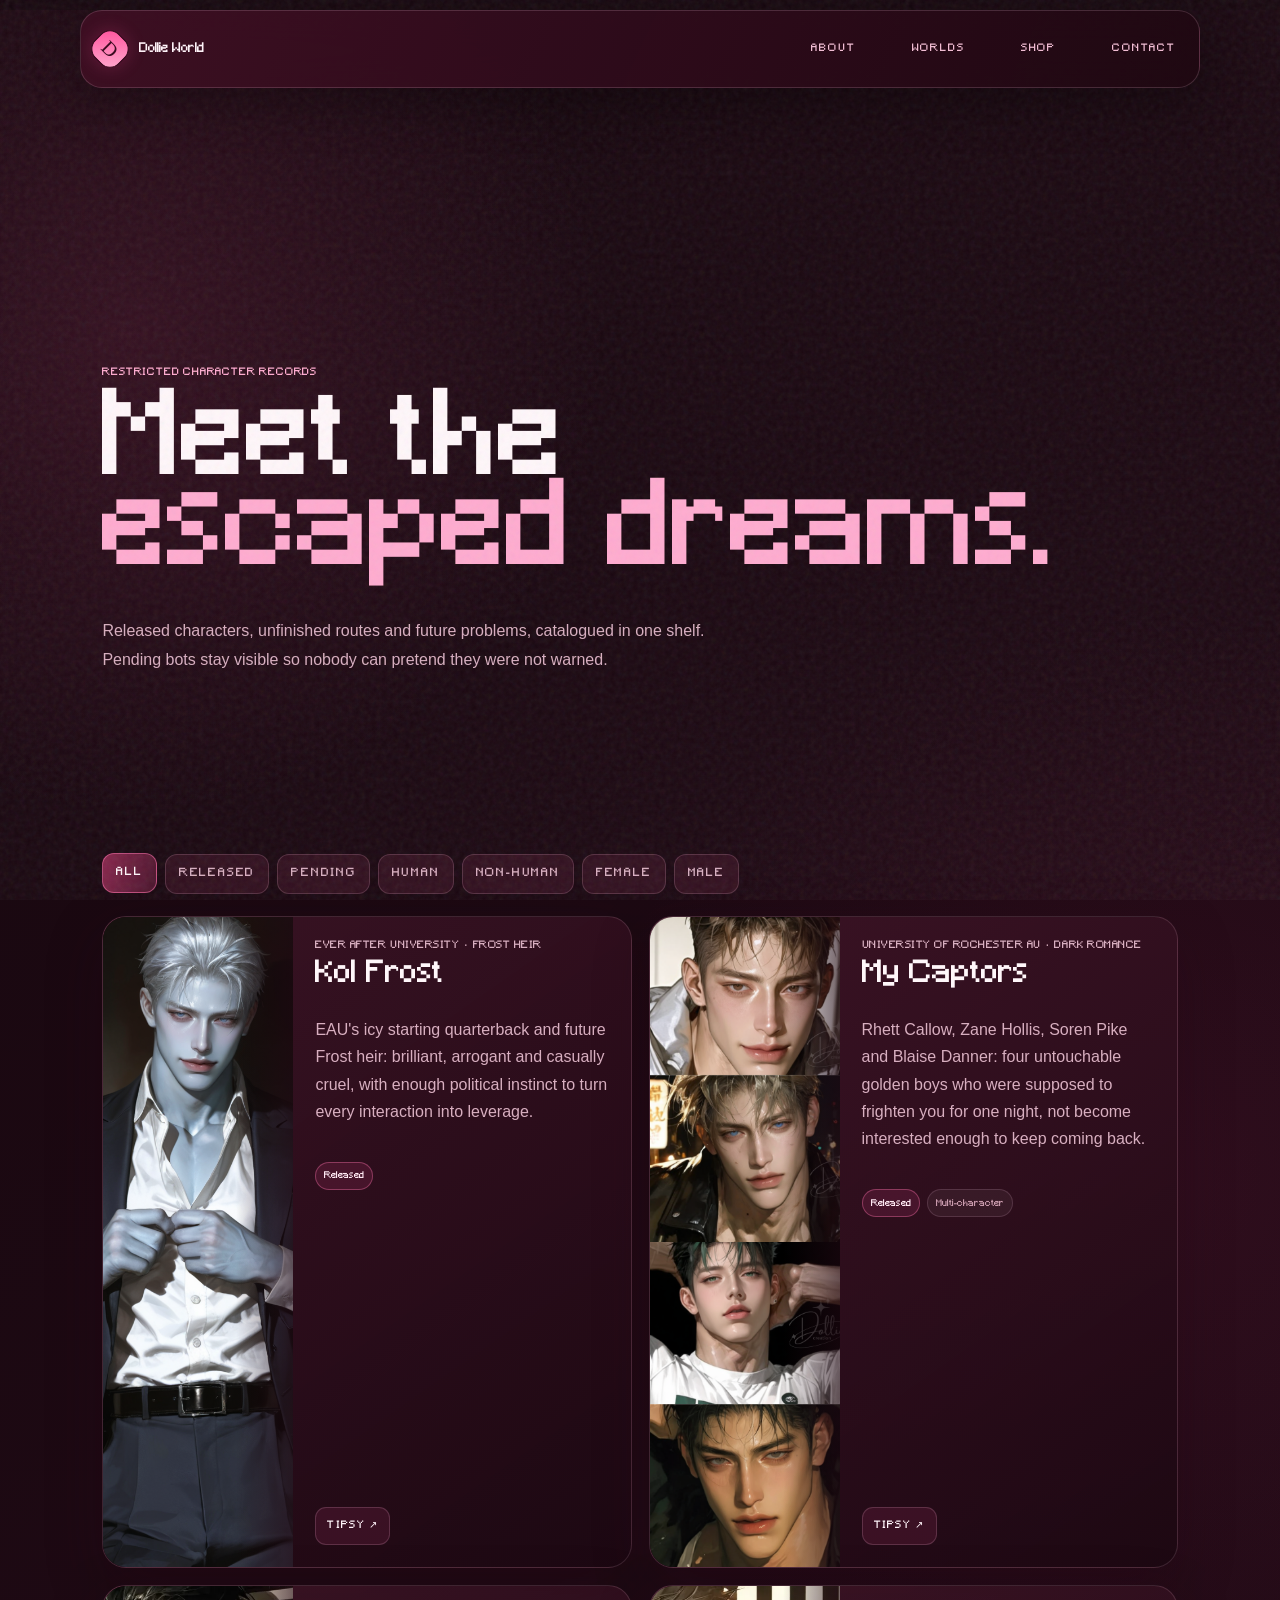
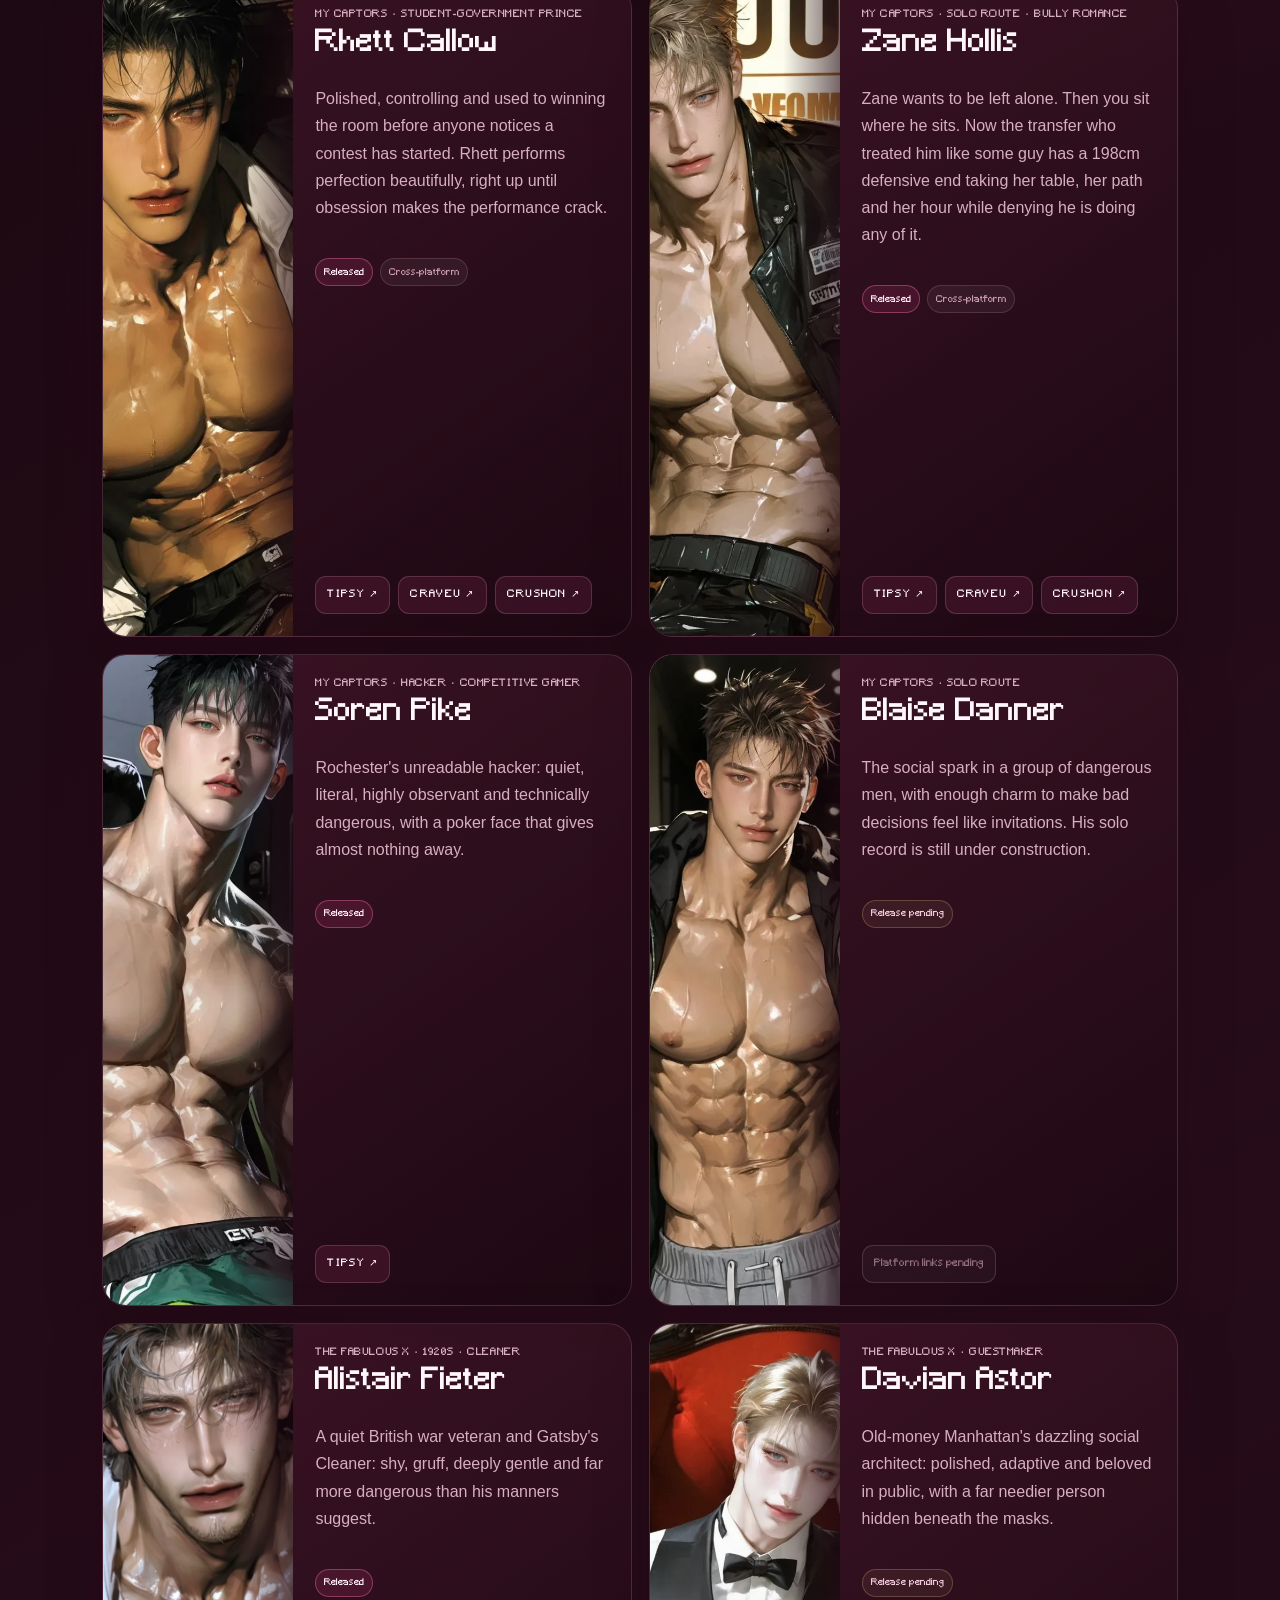
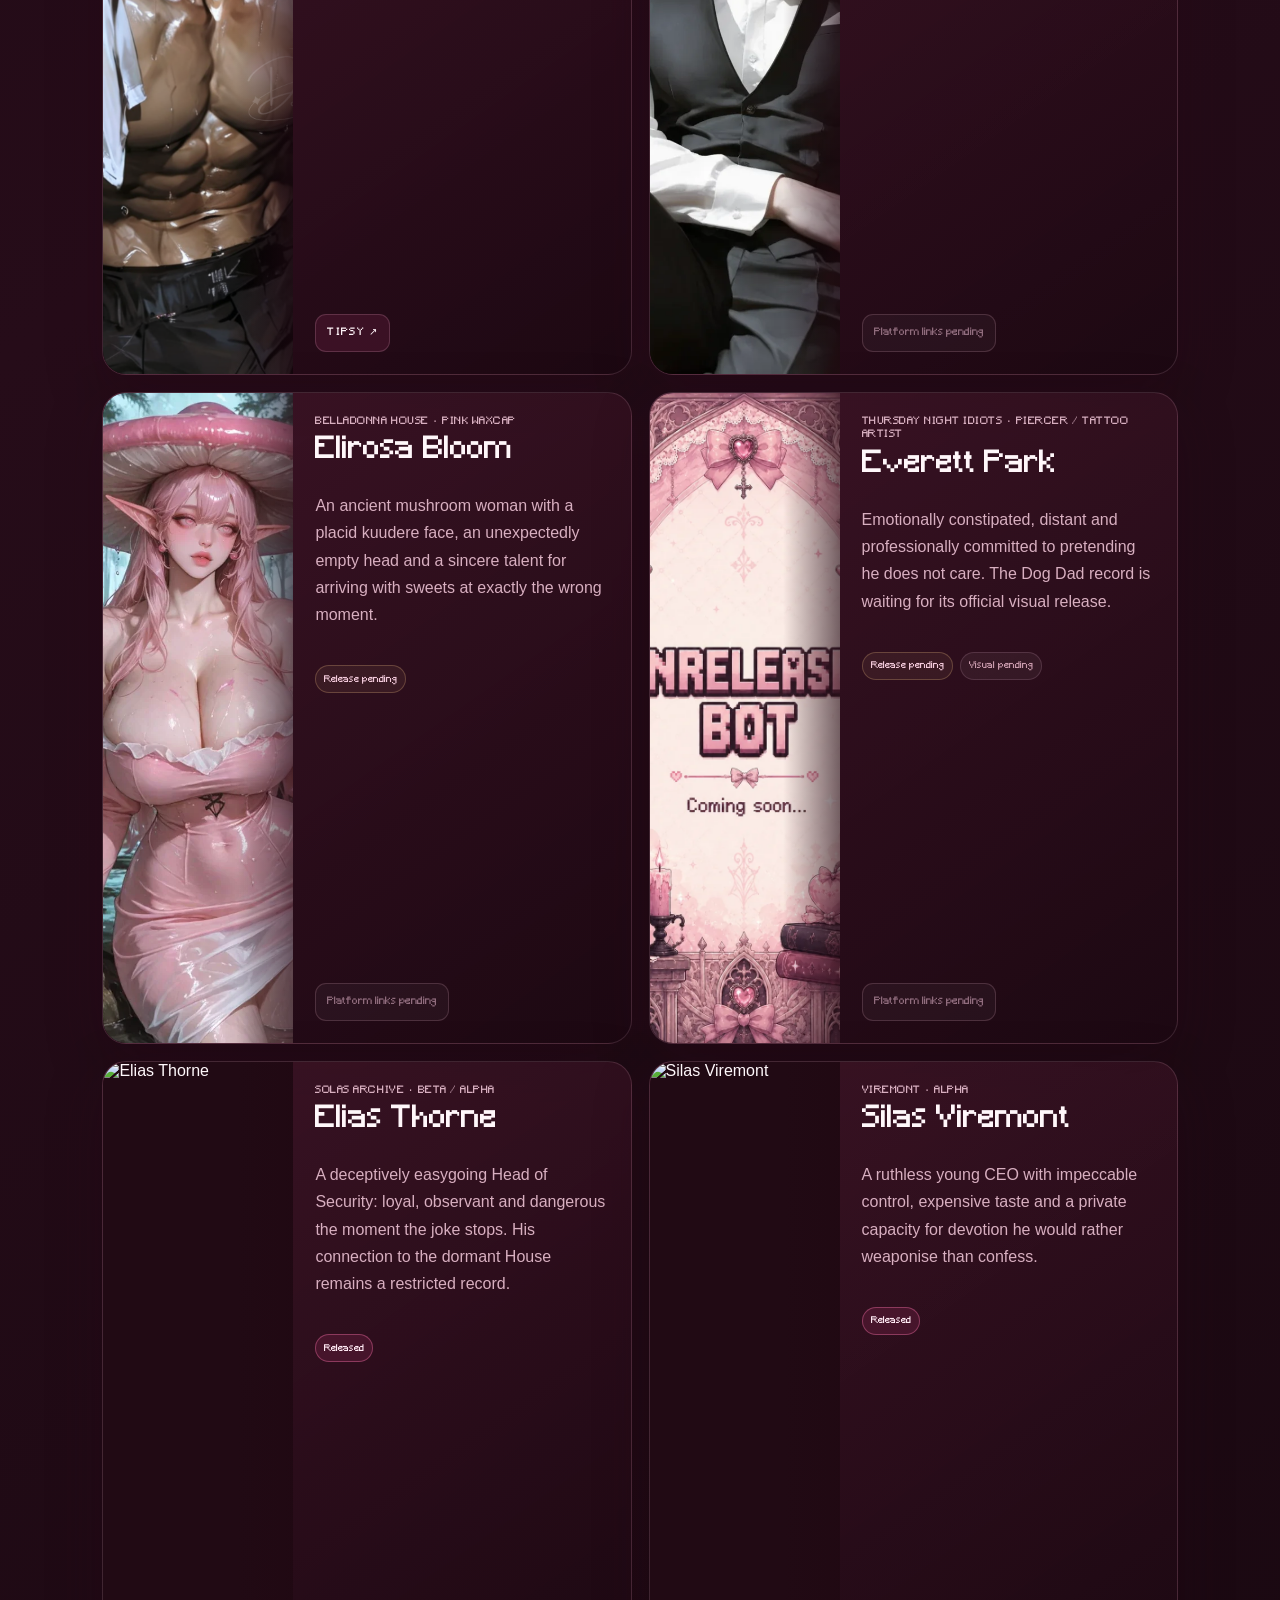
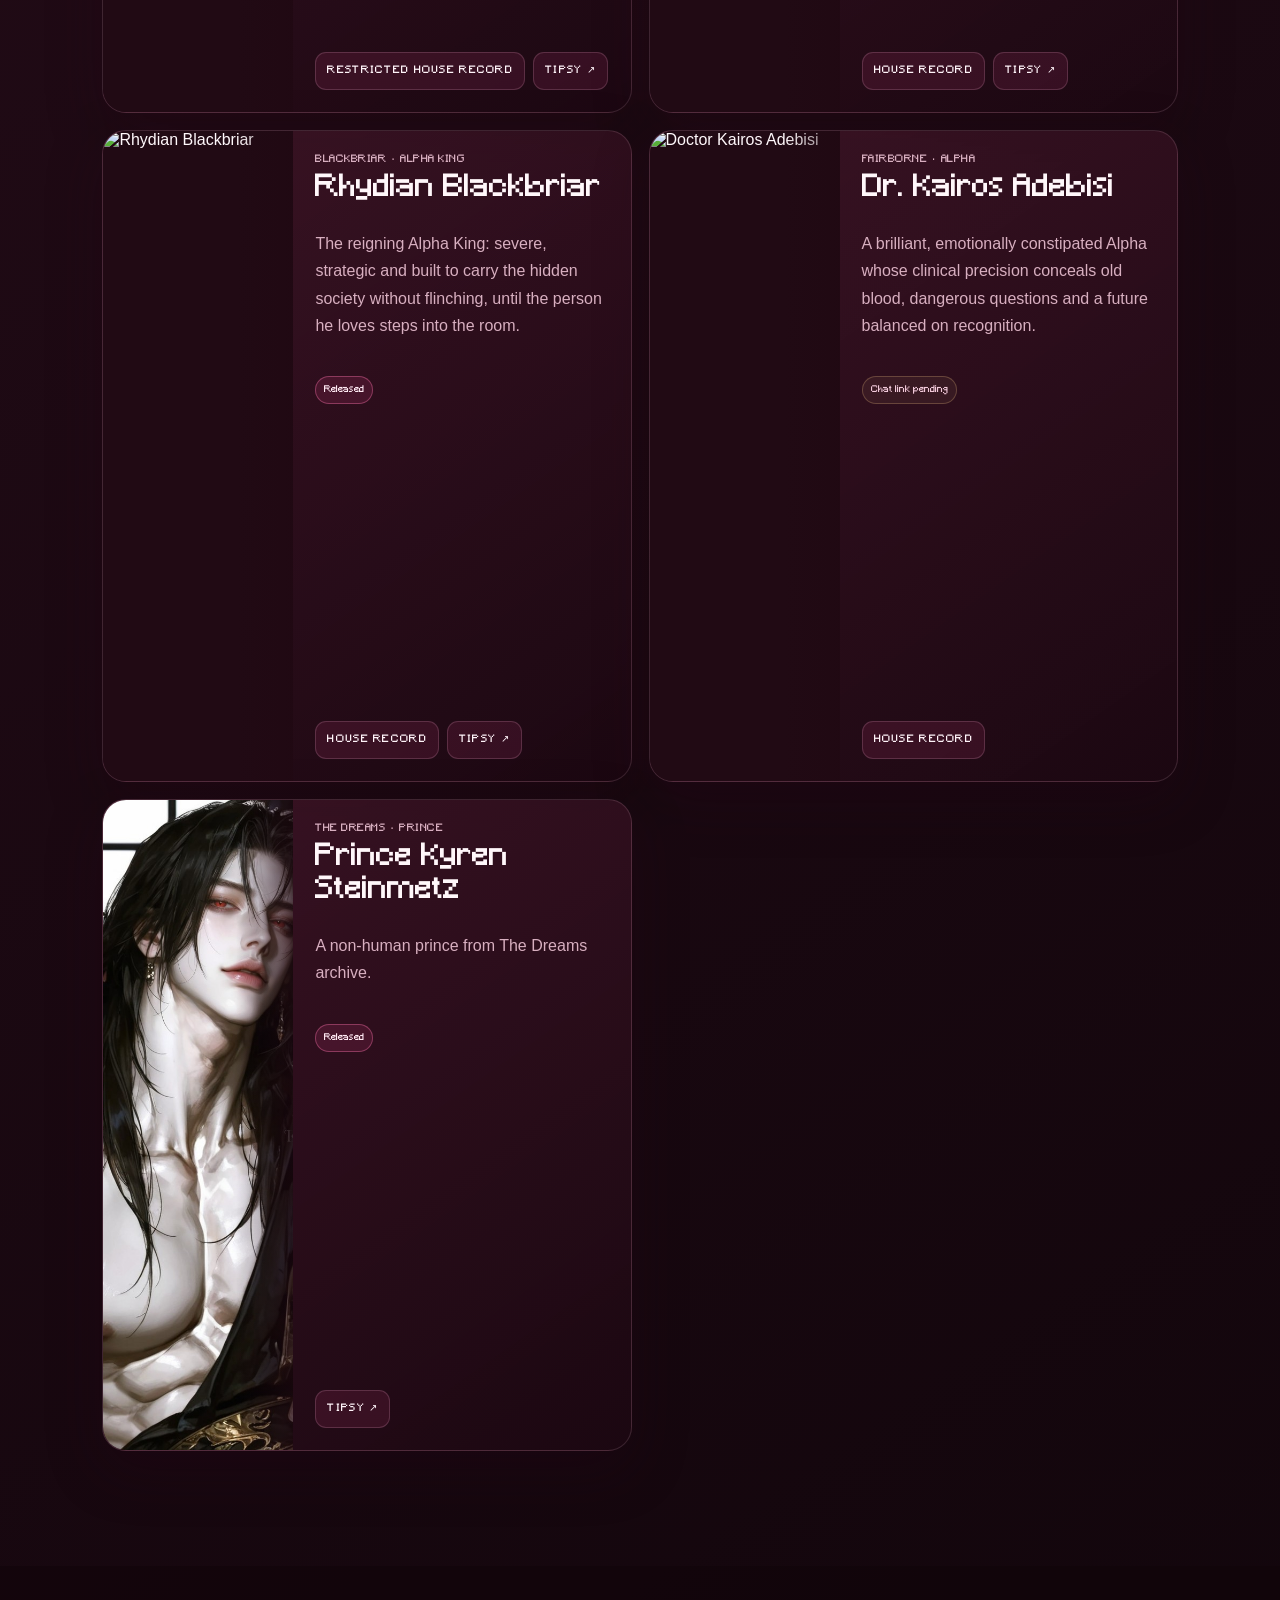
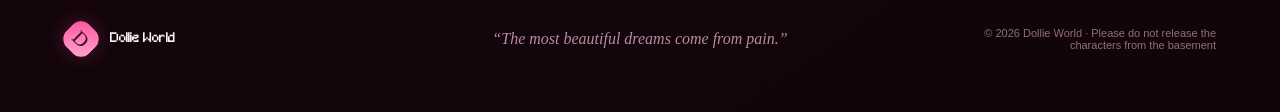
==== commit d114885e: "Release Zane Hollis across platforms" ====
--- a/characters.html
+++ b/characters.html
@@ -70,7 +70,7 @@
 
       <article class="character-card" data-tags="human male released"><div class="character-image"><img src="assets/characters/rhett-callow.webp" alt="Rhett Callow"></div><div class="character-info"><p>My Captors · Student-government prince</p><h2>Rhett Callow</h2><span>Polished, controlling and used to winning the room before anyone notices a contest has started. Rhett performs perfection beautifully, right up until obsession makes the performance crack.</span><div class="status-row"><span class="status-pill live">Released</span><span class="status-pill">Cross-platform</span></div><div class="character-links"><a href="https://tipsy.chat/chat/1787260709631421791" target="_blank" rel="noopener">Tipsy ↗</a><a href="https://craveu.ai/character/rhett-callow-he-cheated-with-your-enemy-HvJddNST" target="_blank" rel="noopener">CraveU ↗</a><a href="https://crushon.ai/en/character/2cb4c826-4155-4d4d-9859-9e8a829f7f5b/details?shared=true" target="_blank" rel="noopener">CrushOn ↗</a></div></div></article>
 
-      <article class="character-card" data-tags="human male pending"><div class="character-image"><img src="assets/characters/zane-hollis.webp" alt="Zane Hollis"></div><div class="character-info"><p>My Captors · Solo route</p><h2>Zane Hollis</h2><span>Blunt, explosive and impossible to move once he decides a space is his. Zane's solo route takes the campus bully dynamic slow, toxic and far too personal.</span><div class="status-row"><span class="status-pill pending">Release pending</span></div><div class="character-links"><span class="pending-link">Platform links pending</span></div></div></article>
+      <article class="character-card" data-tags="human male released"><div class="character-image"><img src="assets/characters/zane-hollis.webp" alt="Zane Hollis"></div><div class="character-info"><p>My Captors · Solo route · Bully romance</p><h2>Zane Hollis</h2><span>Zane wants to be left alone. Then you sit where he sits. Now the transfer who treated him like some guy has a 198cm defensive end taking her table, her path and her hour while denying he is doing any of it.</span><div class="status-row"><span class="status-pill live">Released</span><span class="status-pill">Cross-platform</span></div><div class="character-links"><a href="https://tipsy.chat/chat/1788211239593266069" target="_blank" rel="noopener">Tipsy ↗</a><a href="https://craveu.ai/character/zane-hollis-your-bully-apparently-F9UC27To" target="_blank" rel="noopener">CraveU ↗</a><a href="https://crushon.ai/en/character/c00d4b1e-499b-4e8b-b74d-c6755793ce6e/details?shared=true" target="_blank" rel="noopener">CrushOn ↗</a></div></div></article>
 
       <article class="character-card" data-tags="human male released"><div class="character-image"><img src="assets/characters/soren-pike.webp" alt="Soren Pike"></div><div class="character-info"><p>My Captors · Hacker · Competitive gamer</p><h2>Soren Pike</h2><span>Rochester's unreadable hacker: quiet, literal, highly observant and technically dangerous, with a poker face that gives almost nothing away.</span><div class="status-row"><span class="status-pill live">Released</span></div><div class="character-links"><a href="https://tipsy.chat/chat/1786644830415525384" target="_blank" rel="noopener">Tipsy ↗</a></div></div></article>
 
@@ -100,4 +100,4 @@
 <footer><a class="brand" href="index.html"><span class="brand-mark">D</span><span>Dollie World</span></a><p>“The most beautiful dreams come from pain.”</p><span>© <span id="year"></span> Dollie World · Please do not release the characters from the basement</span></footer>
 <script src="script.js"></script>
 </body>
-</html>
+</html>
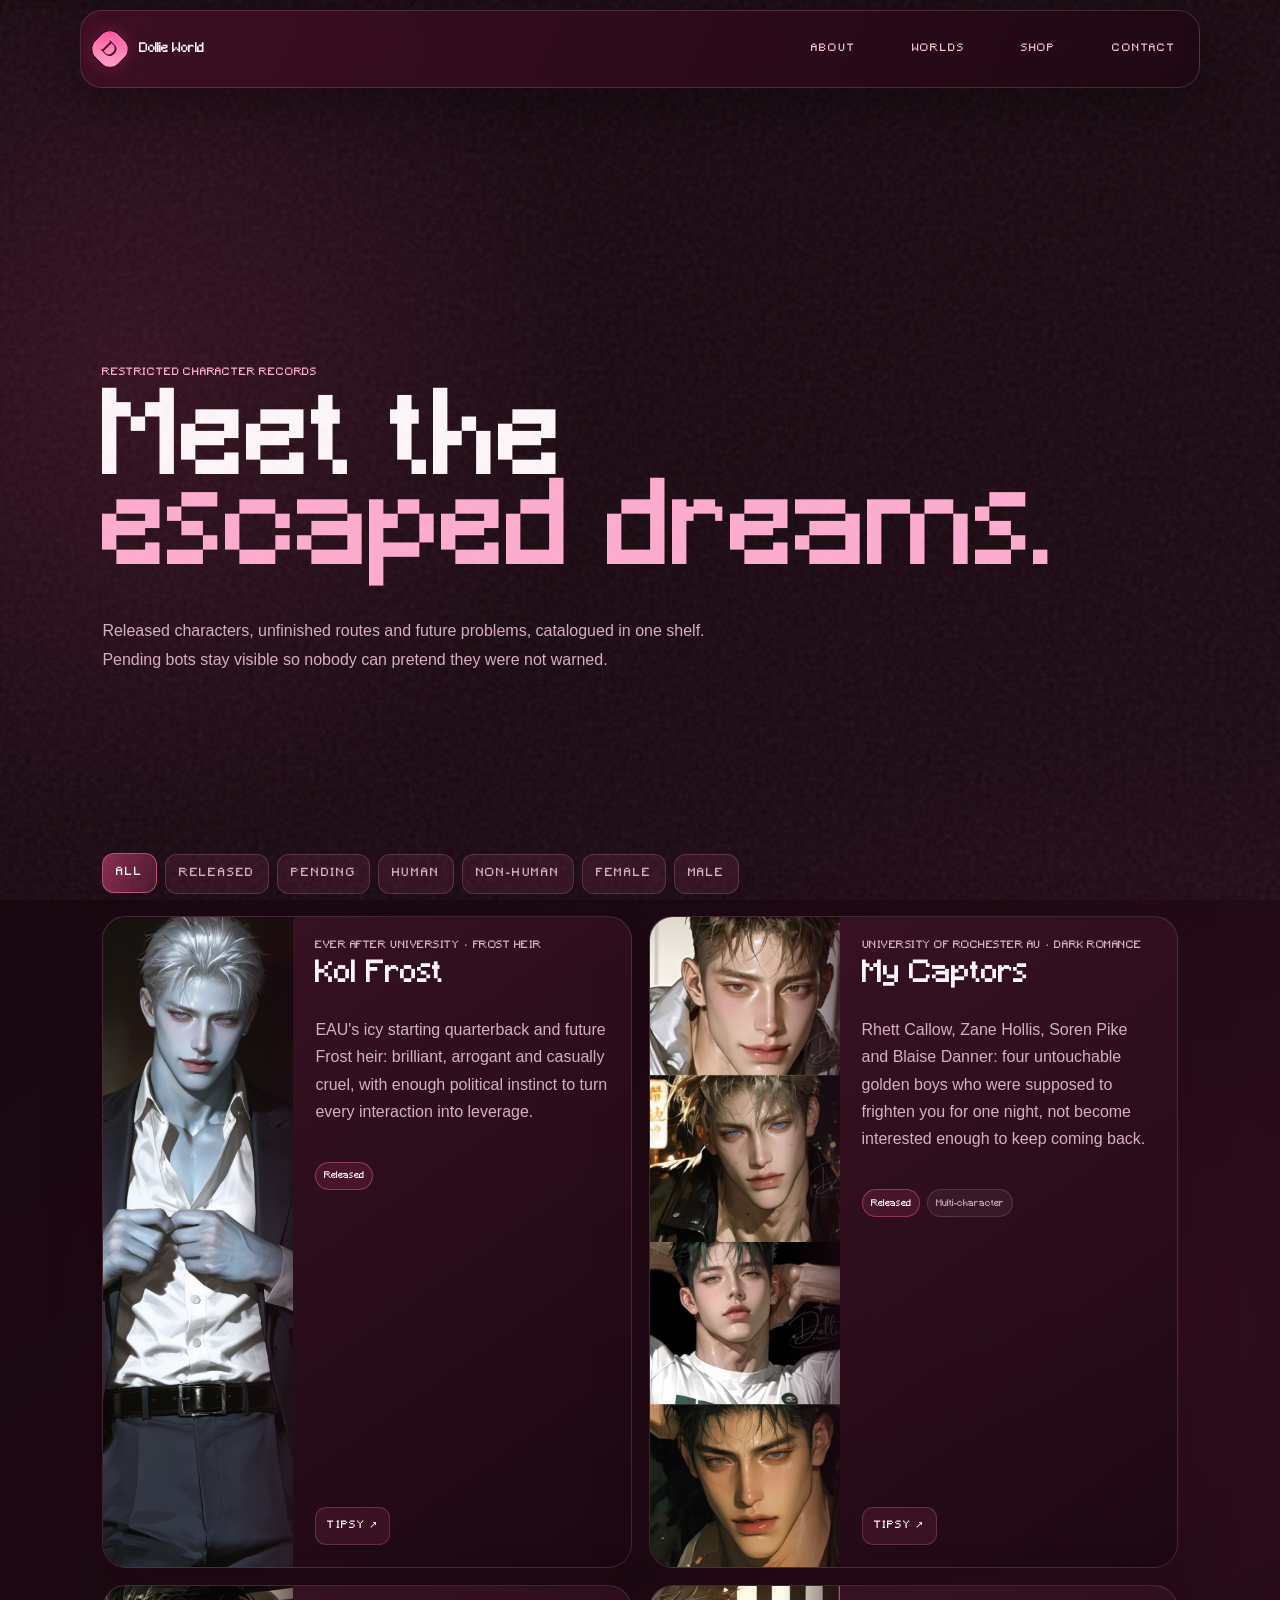
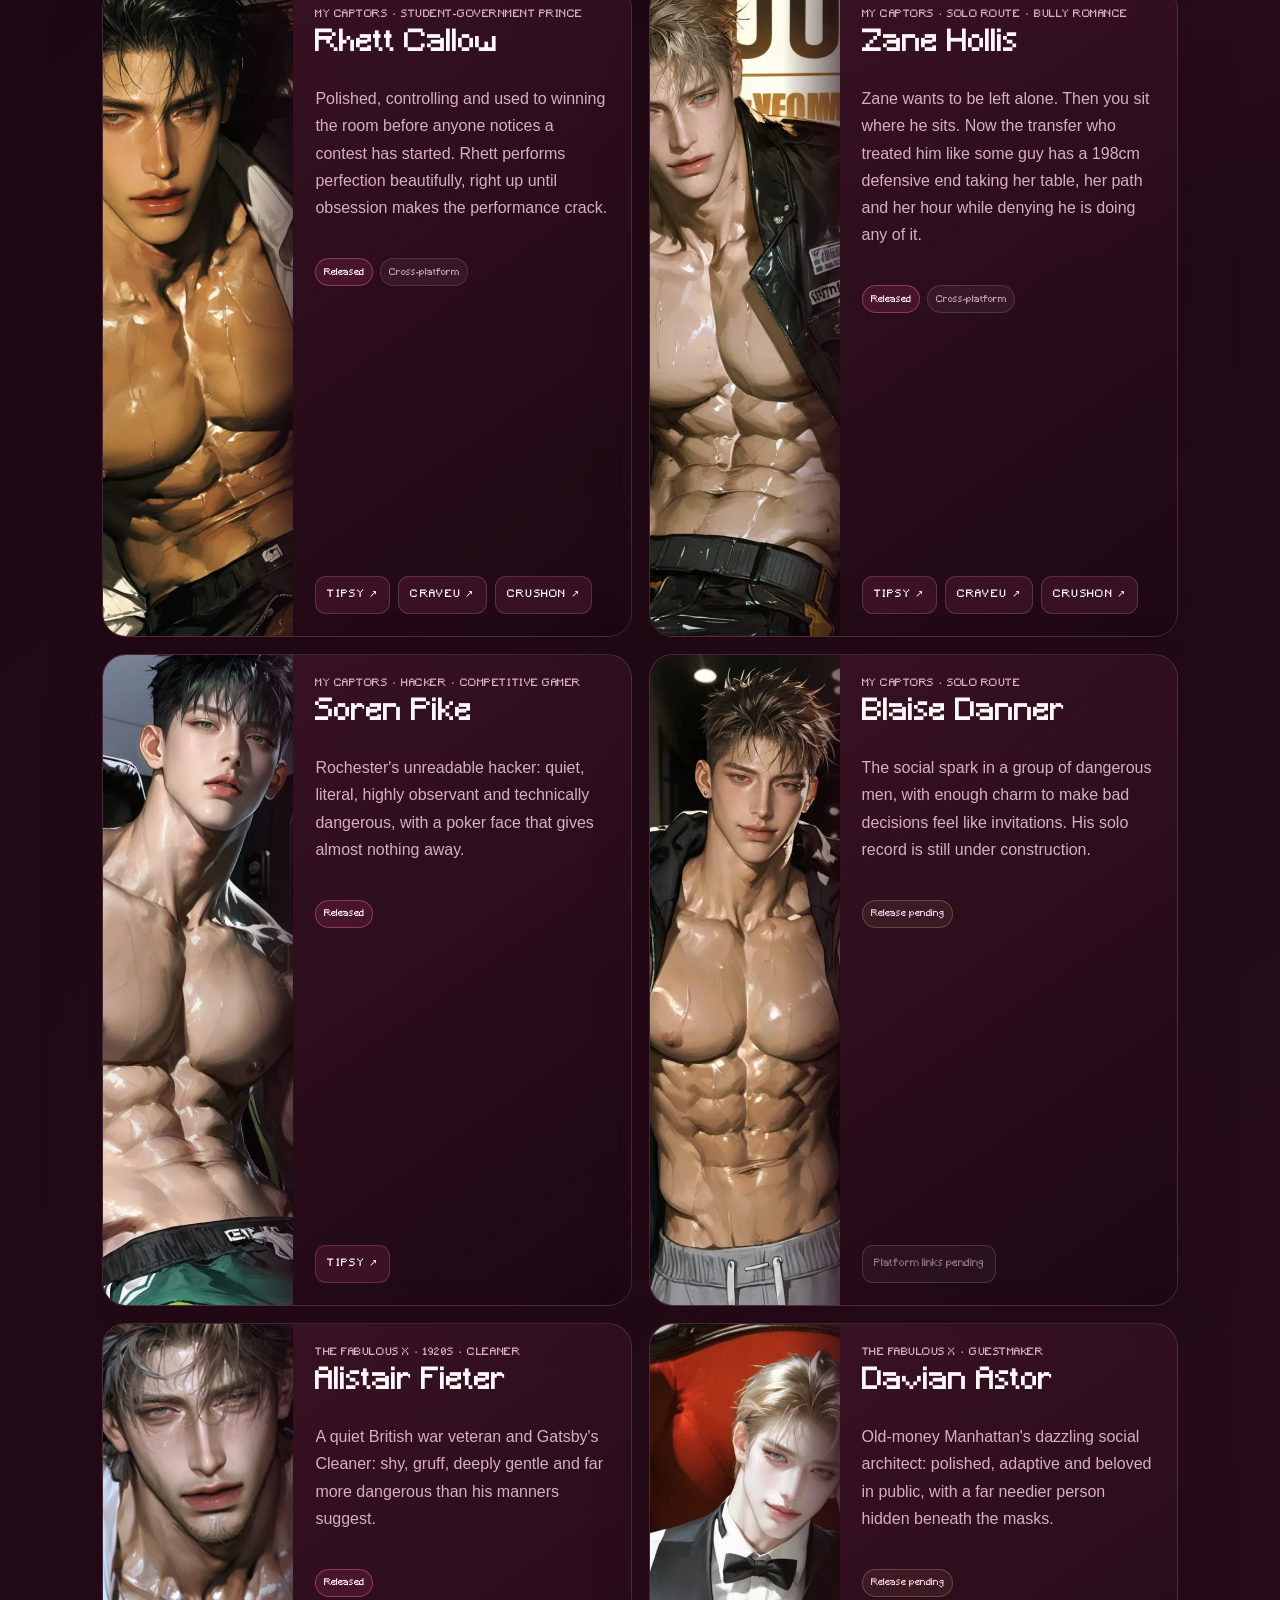
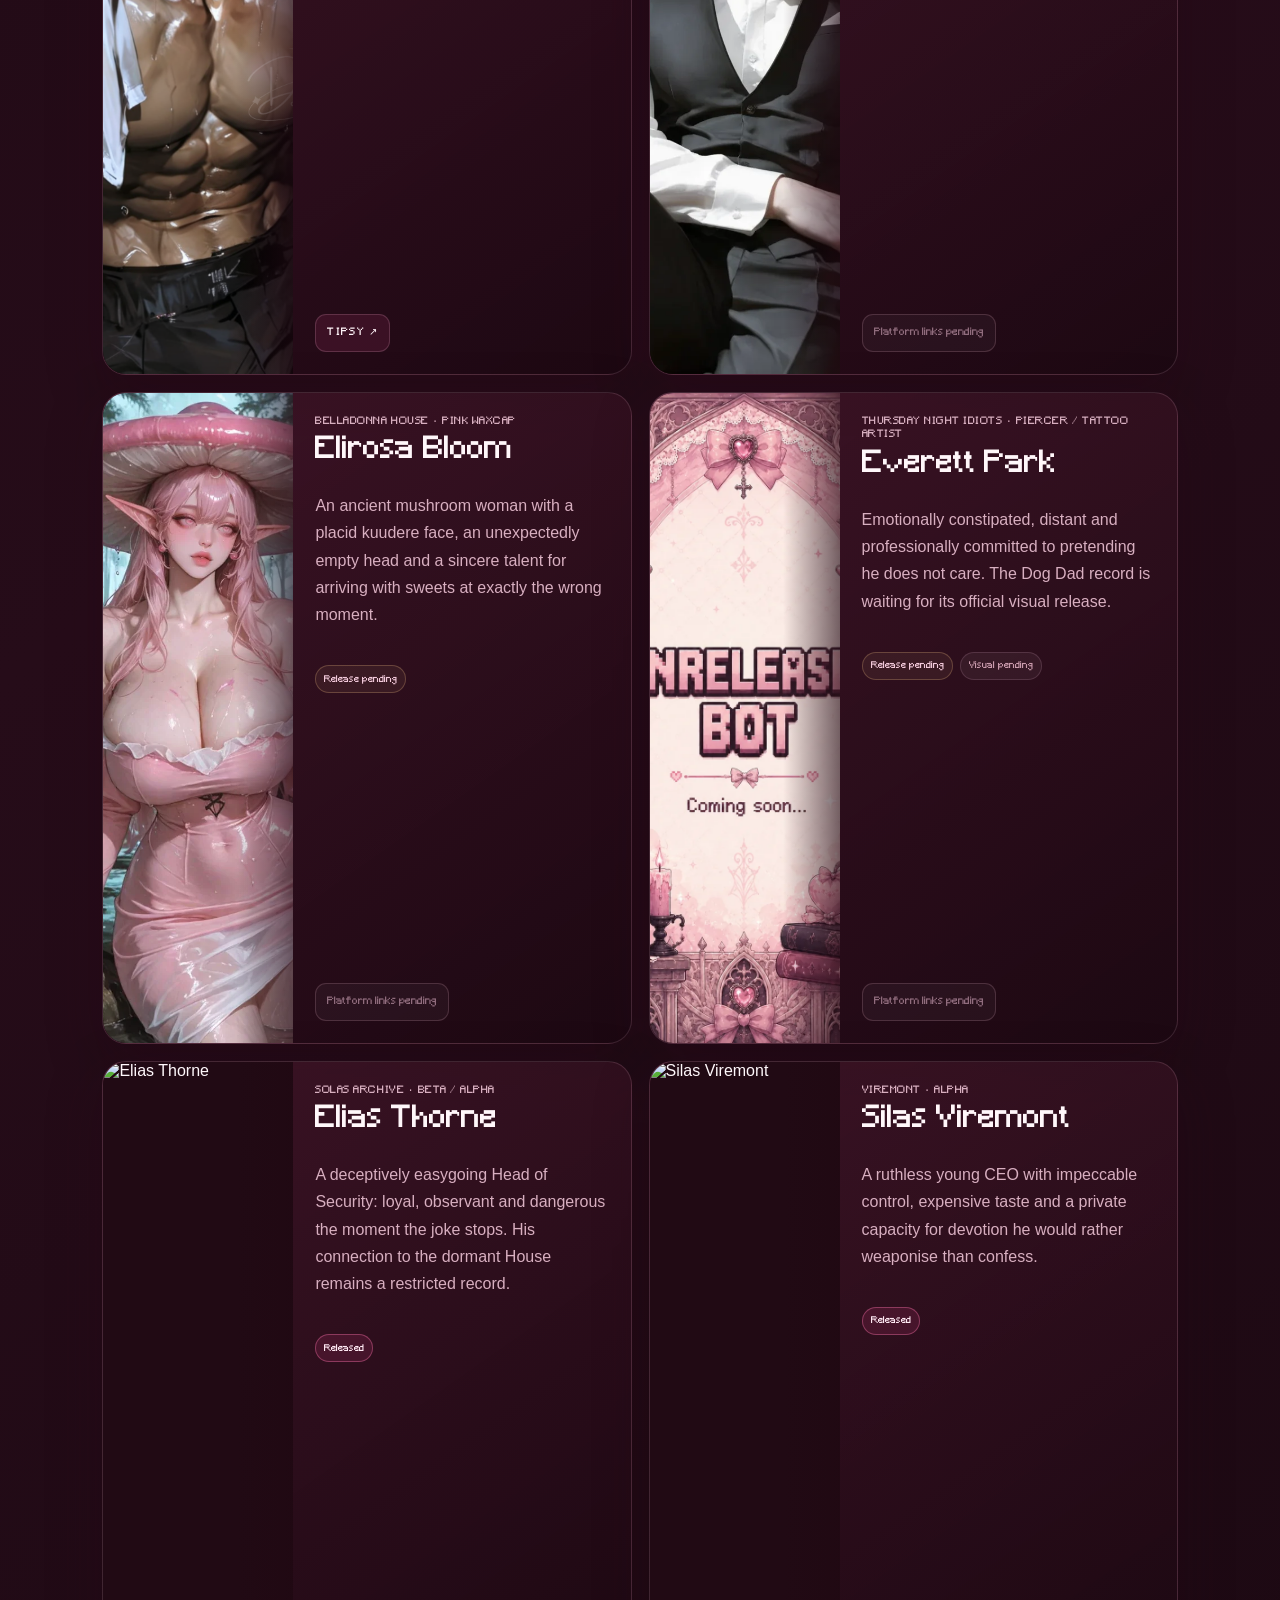
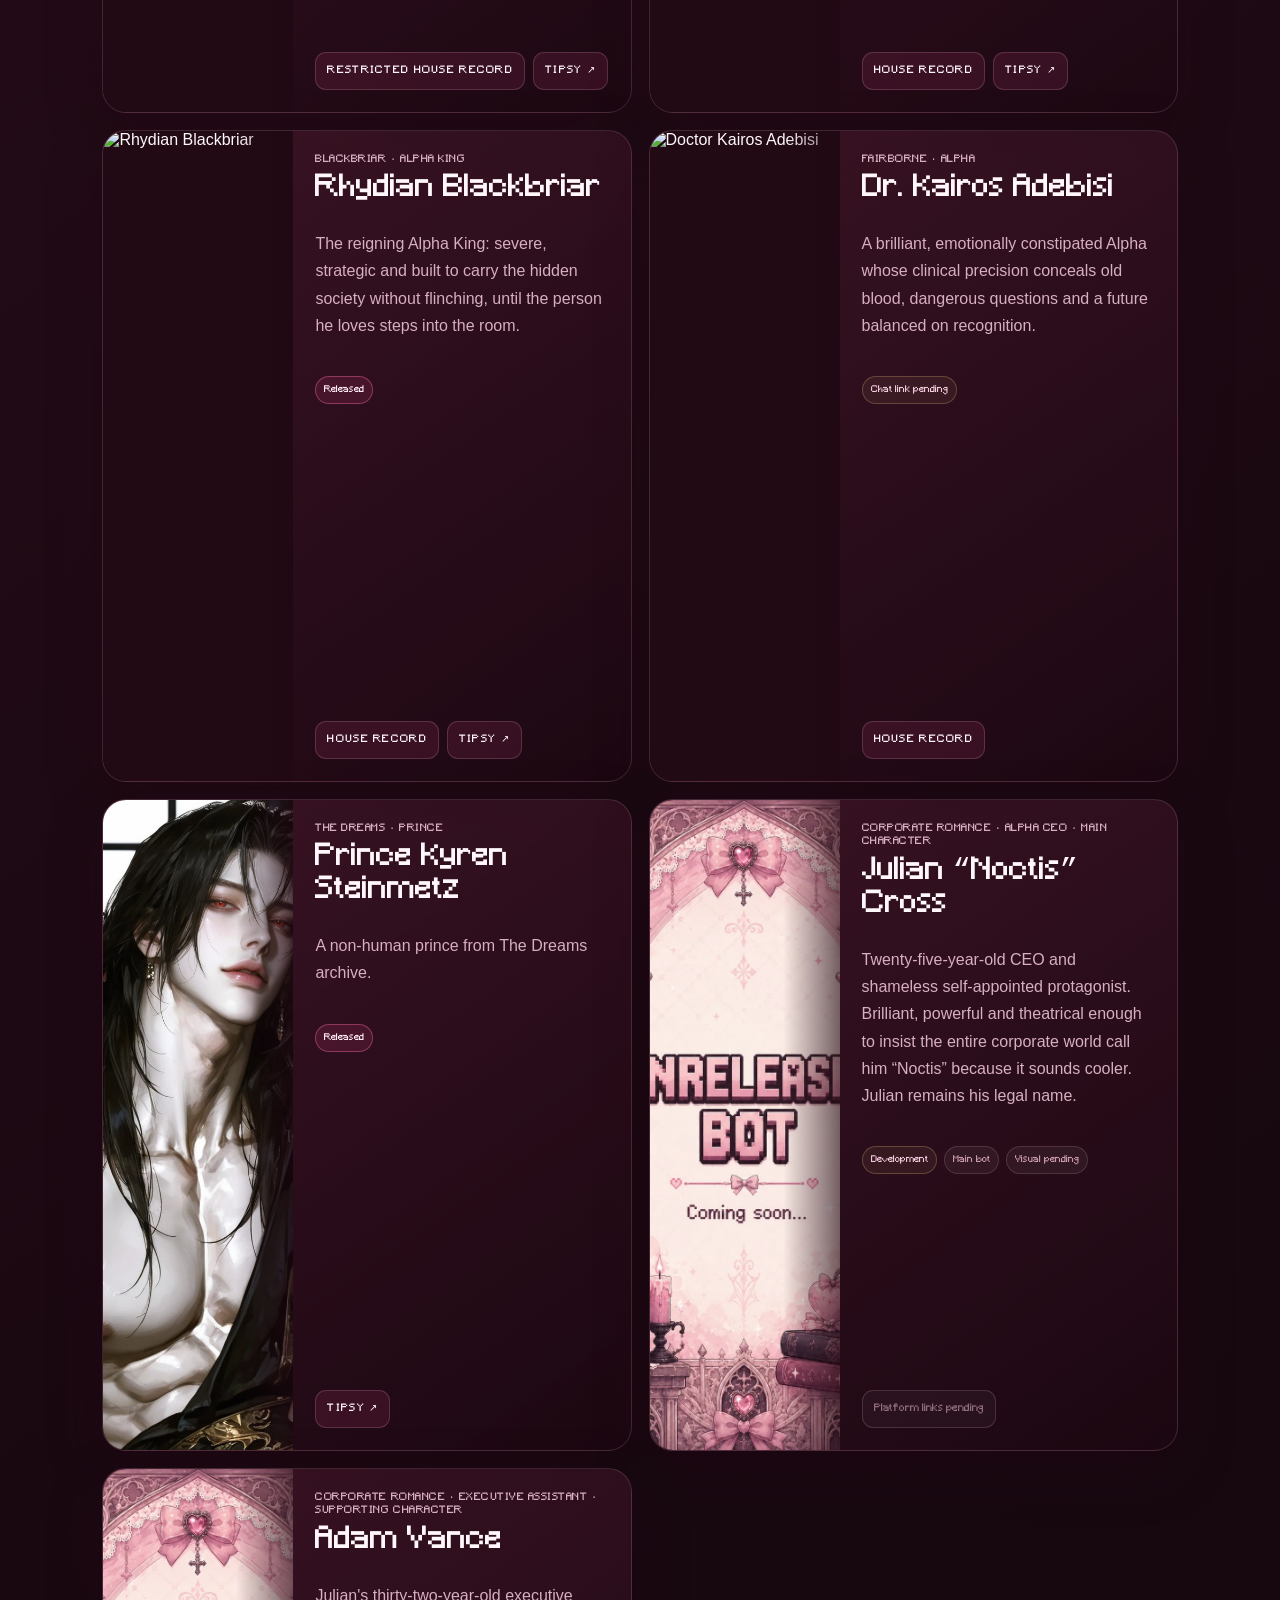
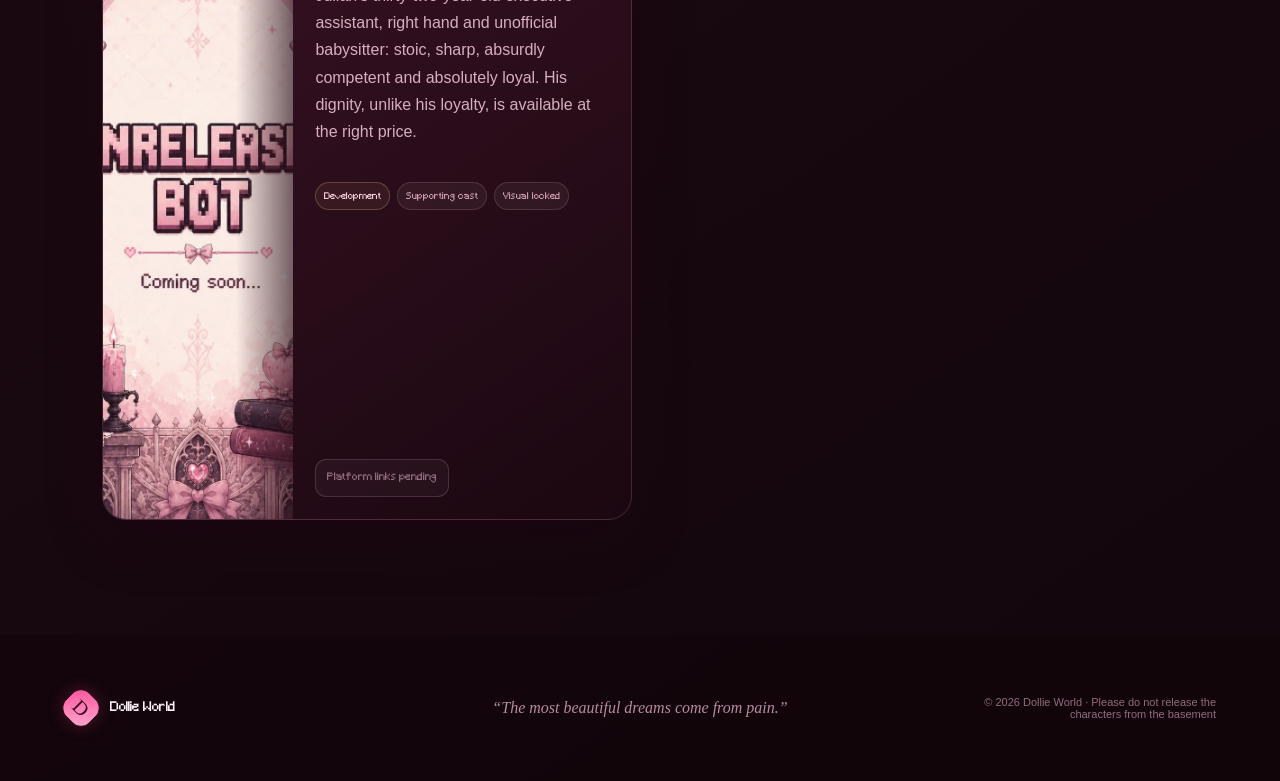
==== commit 9a168981: "Add Julian Cross and Adam Vance to bot ledger" ====
--- a/characters.html
+++ b/characters.html
@@ -9,95 +9,26 @@
   <link rel="stylesheet" href="styles.css">
   <link rel="stylesheet" href="dollie-theme.css">
   <style>
-    .archive-heading{padding-bottom:26px}
-    .archive-heading .archive-intro{max-width:760px;color:var(--dt-muted,#d4a9bc)}
-    .character-filters{display:flex;flex-wrap:wrap;gap:8px;margin:0 0 22px}
-    .character-filters button{min-height:40px;padding:9px 13px;border:1px solid rgba(255,194,220,.18);border-radius:12px;color:#d8afc0;background:rgba(69,24,44,.55);font-family:"Dollie Pixel",monospace;font-size:.7rem;cursor:pointer;transition:.16s ease}
-    .character-filters button:hover,.character-filters button.active{color:#fff6fa;border-color:rgba(255,116,174,.54);background:linear-gradient(110deg,rgba(180,51,101,.72),rgba(86,25,52,.78));transform:translateY(-1px)}
-    .character-grid{display:grid;grid-template-columns:repeat(2,minmax(0,1fr));gap:17px}
-    .character-card{overflow:hidden;display:grid;grid-template-columns:190px minmax(0,1fr);min-height:320px;border:1px solid rgba(255,201,225,.14);border-radius:24px;background:linear-gradient(145deg,rgba(70,23,43,.84),rgba(28,8,18,.94));box-shadow:0 20px 58px rgba(0,0,0,.24);transition:.18s ease}
-    .character-card:hover{transform:translateY(-3px);border-color:rgba(255,151,196,.38);box-shadow:0 24px 64px rgba(0,0,0,.32),0 0 28px rgba(255,79,154,.06)}
-    .character-card[hidden]{display:none!important}
-    .character-image{position:relative;min-height:320px;background:#210a14;overflow:hidden}
-    .character-image img{width:100%;height:100%;display:block;object-fit:cover;object-position:center top}
-    .character-image::after{content:"";position:absolute;inset:0;background:linear-gradient(90deg,transparent 70%,rgba(32,8,18,.62));pointer-events:none}
-    .character-info{min-width:0;display:flex;flex-direction:column;padding:22px}
-    .character-info>p{margin:0 0 7px;color:#e3b474;font:400 .64rem/1.35 "Dollie Pixel",monospace;letter-spacing:.05em;text-transform:uppercase}
-    .character-info h2{margin:0 0 10px;color:#fff6fa;font:400 clamp(1.4rem,3vw,1.9rem)/1.08 "Dollie Pixel",monospace}
-    .character-info>span{color:#d8afc0;line-height:1.7}
-    .status-row{display:flex;flex-wrap:wrap;gap:7px;margin-top:13px}
-    .status-pill{display:inline-flex;align-items:center;min-height:28px;padding:5px 8px;border-radius:999px;border:1px solid rgba(255,201,225,.15);background:rgba(255,255,255,.05);color:#c99aac;font:400 .58rem/1 "Dollie Pixel",monospace}
-    .status-pill.live{color:#ffe9f3;border-color:rgba(255,115,175,.38);background:rgba(255,79,154,.12)}
-    .status-pill.pending{color:#f2c9da;border-color:rgba(224,183,122,.28);background:rgba(224,183,122,.07)}
-    .character-links{display:flex;flex-wrap:wrap;gap:8px;margin-top:auto;padding-top:18px}
-    .character-links a,.pending-link{display:inline-flex;align-items:center;min-height:38px;padding:8px 11px;border-radius:11px;border:1px solid rgba(255,194,220,.17);text-decoration:none;font:400 .62rem/1.15 "Dollie Pixel",monospace}
-    .character-links a{color:#fff3f8;background:rgba(255,79,154,.11)}
-    .character-links a:hover{border-color:rgba(255,128,183,.5);background:rgba(255,79,154,.2)}
-    .pending-link{color:#906c7d;background:rgba(255,255,255,.035)}
-    @media(max-width:900px){.character-grid{grid-template-columns:1fr}}
-    @media(max-width:590px){.character-card{grid-template-columns:1fr}.character-image{min-height:420px;max-height:540px}.character-image::after{background:linear-gradient(0deg,rgba(32,8,18,.56),transparent 32%)}.character-info{padding:18px}.character-filters{gap:6px}.character-filters button{flex:1 1 calc(33.333% - 6px)}}
+    .archive-heading{padding-bottom:26px}.archive-heading .archive-intro{max-width:760px;color:var(--dt-muted,#d4a9bc)}.character-filters{display:flex;flex-wrap:wrap;gap:8px;margin:0 0 22px}.character-filters button{min-height:40px;padding:9px 13px;border:1px solid rgba(255,194,220,.18);border-radius:12px;color:#d8afc0;background:rgba(69,24,44,.55);font-family:"Dollie Pixel",monospace;font-size:.7rem;cursor:pointer;transition:.16s ease}.character-filters button:hover,.character-filters button.active{color:#fff6fa;border-color:rgba(255,116,174,.54);background:linear-gradient(110deg,rgba(180,51,101,.72),rgba(86,25,52,.78));transform:translateY(-1px)}.character-grid{display:grid;grid-template-columns:repeat(2,minmax(0,1fr));gap:17px}.character-card{overflow:hidden;display:grid;grid-template-columns:190px minmax(0,1fr);min-height:320px;border:1px solid rgba(255,201,225,.14);border-radius:24px;background:linear-gradient(145deg,rgba(70,23,43,.84),rgba(28,8,18,.94));box-shadow:0 20px 58px rgba(0,0,0,.24);transition:.18s ease}.character-card:hover{transform:translateY(-3px);border-color:rgba(255,151,196,.38);box-shadow:0 24px 64px rgba(0,0,0,.32),0 0 28px rgba(255,79,154,.06)}.character-card[hidden]{display:none!important}.character-image{position:relative;min-height:320px;background:#210a14;overflow:hidden}.character-image img{width:100%;height:100%;display:block;object-fit:cover;object-position:center top}.character-image::after{content:"";position:absolute;inset:0;background:linear-gradient(90deg,transparent 70%,rgba(32,8,18,.62));pointer-events:none}.character-info{min-width:0;display:flex;flex-direction:column;padding:22px}.character-info>p{margin:0 0 7px;color:#e3b474;font:400 .64rem/1.35 "Dollie Pixel",monospace;letter-spacing:.05em;text-transform:uppercase}.character-info h2{margin:0 0 10px;color:#fff6fa;font:400 clamp(1.4rem,3vw,1.9rem)/1.08 "Dollie Pixel",monospace}.character-info>span{color:#d8afc0;line-height:1.7}.status-row{display:flex;flex-wrap:wrap;gap:7px;margin-top:13px}.status-pill{display:inline-flex;align-items:center;min-height:28px;padding:5px 8px;border-radius:999px;border:1px solid rgba(255,201,225,.15);background:rgba(255,255,255,.05);color:#c99aac;font:400 .58rem/1 "Dollie Pixel",monospace}.status-pill.live{color:#ffe9f3;border-color:rgba(255,115,175,.38);background:rgba(255,79,154,.12)}.status-pill.pending{color:#f2c9da;border-color:rgba(224,183,122,.28);background:rgba(224,183,122,.07)}.character-links{display:flex;flex-wrap:wrap;gap:8px;margin-top:auto;padding-top:18px}.character-links a,.pending-link{display:inline-flex;align-items:center;min-height:38px;padding:8px 11px;border-radius:11px;border:1px solid rgba(255,194,220,.17);text-decoration:none;font:400 .62rem/1.15 "Dollie Pixel",monospace}.character-links a{color:#fff3f8;background:rgba(255,79,154,.11)}.character-links a:hover{border-color:rgba(255,128,183,.5);background:rgba(255,79,154,.2)}.pending-link{color:#906c7d;background:rgba(255,255,255,.035)}@media(max-width:900px){.character-grid{grid-template-columns:1fr}}@media(max-width:590px){.character-card{grid-template-columns:1fr}.character-image{min-height:420px;max-height:540px}.character-image::after{background:linear-gradient(0deg,rgba(32,8,18,.56),transparent 32%)}.character-info{padding:18px}.character-filters{gap:6px}.character-filters button{flex:1 1 calc(33.333% - 6px)}}
   </style>
 </head>
-<body class="inner-page character-page dollie-archive-page">
-<div class="noise" aria-hidden="true"></div>
-<header class="site-header">
-  <a class="brand" href="index.html"><span class="brand-mark">D</span><span>Dollie World</span></a>
-  <button type="button" class="menu-toggle" aria-expanded="false" aria-controls="site-nav"><span></span><span></span></button>
-  <nav id="site-nav" aria-label="Main navigation"><a href="about.html">About</a><a href="worlds.html">Worlds</a><a href="shop.html">Shop</a><a href="contact.html">Contact</a></nav>
-</header>
-<main class="page-main">
-  <section class="archive-heading section">
-    <p class="section-kicker">Restricted character records</p>
-    <h1>Meet the<br><em>escaped dreams.</em></h1>
-    <p class="archive-intro">Released characters, unfinished routes and future problems, catalogued in one shelf. Pending bots stay visible so nobody can pretend they were not warned.</p>
-  </section>
-  <img class="divider" src="assets/divider-bat-bow.png" alt="" aria-hidden="true">
-  <section class="character-archive section">
-    <div class="character-filters" aria-label="Filter character archive">
-      <button type="button" class="active" data-filter="all">All</button>
-      <button type="button" data-filter="released">Released</button>
-      <button type="button" data-filter="pending">Pending</button>
-      <button type="button" data-filter="human">Human</button>
-      <button type="button" data-filter="non-human">Non-human</button>
-      <button type="button" data-filter="female">Female</button>
-      <button type="button" data-filter="male">Male</button>
-    </div>
-    <div class="character-grid">
-
-      <article class="character-card" data-tags="non-human male released"><div class="character-image"><img src="assets/characters/kol-frost.png" alt="Kol Frost"></div><div class="character-info"><p>Ever After University · Frost heir</p><h2>Kol Frost</h2><span>EAU's icy starting quarterback and future Frost heir: brilliant, arrogant and casually cruel, with enough political instinct to turn every interaction into leverage.</span><div class="status-row"><span class="status-pill live">Released</span></div><div class="character-links"><a href="https://tipsy.chat/chat/1786015791667520619" target="_blank" rel="noopener">Tipsy ↗</a></div></div></article>
-
-      <article class="character-card" data-tags="human male released"><div class="character-image"><img src="assets/characters/my-captors.png" alt="My Captors — Rhett Callow, Zane Hollis, Soren Pike and Blaise Danner"></div><div class="character-info"><p>University of Rochester AU · Dark romance</p><h2>My Captors</h2><span>Rhett Callow, Zane Hollis, Soren Pike and Blaise Danner: four untouchable golden boys who were supposed to frighten you for one night, not become interested enough to keep coming back.</span><div class="status-row"><span class="status-pill live">Released</span><span class="status-pill">Multi-character</span></div><div class="character-links"><a href="https://tipsy.chat/chat/1786480586393002290" target="_blank" rel="noopener">Tipsy ↗</a></div></div></article>
-
-      <article class="character-card" data-tags="human male released"><div class="character-image"><img src="assets/characters/rhett-callow.webp" alt="Rhett Callow"></div><div class="character-info"><p>My Captors · Student-government prince</p><h2>Rhett Callow</h2><span>Polished, controlling and used to winning the room before anyone notices a contest has started. Rhett performs perfection beautifully, right up until obsession makes the performance crack.</span><div class="status-row"><span class="status-pill live">Released</span><span class="status-pill">Cross-platform</span></div><div class="character-links"><a href="https://tipsy.chat/chat/1787260709631421791" target="_blank" rel="noopener">Tipsy ↗</a><a href="https://craveu.ai/character/rhett-callow-he-cheated-with-your-enemy-HvJddNST" target="_blank" rel="noopener">CraveU ↗</a><a href="https://crushon.ai/en/character/2cb4c826-4155-4d4d-9859-9e8a829f7f5b/details?shared=true" target="_blank" rel="noopener">CrushOn ↗</a></div></div></article>
-
-      <article class="character-card" data-tags="human male released"><div class="character-image"><img src="assets/characters/zane-hollis.webp" alt="Zane Hollis"></div><div class="character-info"><p>My Captors · Solo route · Bully romance</p><h2>Zane Hollis</h2><span>Zane wants to be left alone. Then you sit where he sits. Now the transfer who treated him like some guy has a 198cm defensive end taking her table, her path and her hour while denying he is doing any of it.</span><div class="status-row"><span class="status-pill live">Released</span><span class="status-pill">Cross-platform</span></div><div class="character-links"><a href="https://tipsy.chat/chat/1788211239593266069" target="_blank" rel="noopener">Tipsy ↗</a><a href="https://craveu.ai/character/zane-hollis-your-bully-apparently-F9UC27To" target="_blank" rel="noopener">CraveU ↗</a><a href="https://crushon.ai/en/character/c00d4b1e-499b-4e8b-b74d-c6755793ce6e/details?shared=true" target="_blank" rel="noopener">CrushOn ↗</a></div></div></article>
-
-      <article class="character-card" data-tags="human male released"><div class="character-image"><img src="assets/characters/soren-pike.webp" alt="Soren Pike"></div><div class="character-info"><p>My Captors · Hacker · Competitive gamer</p><h2>Soren Pike</h2><span>Rochester's unreadable hacker: quiet, literal, highly observant and technically dangerous, with a poker face that gives almost nothing away.</span><div class="status-row"><span class="status-pill live">Released</span></div><div class="character-links"><a href="https://tipsy.chat/chat/1786644830415525384" target="_blank" rel="noopener">Tipsy ↗</a></div></div></article>
-
-      <article class="character-card" data-tags="human male pending"><div class="character-image"><img src="assets/characters/blaise-danner.webp" alt="Blaise Danner"></div><div class="character-info"><p>My Captors · Solo route</p><h2>Blaise Danner</h2><span>The social spark in a group of dangerous men, with enough charm to make bad decisions feel like invitations. His solo record is still under construction.</span><div class="status-row"><span class="status-pill pending">Release pending</span></div><div class="character-links"><span class="pending-link">Platform links pending</span></div></div></article>
-
-      <article class="character-card" data-tags="human male released"><div class="character-image"><img src="assets/characters/alistair.png" alt="Alistair Fieter"></div><div class="character-info"><p>The Fabulous X · 1920s · Cleaner</p><h2>Alistair Fieter</h2><span>A quiet British war veteran and Gatsby's Cleaner: shy, gruff, deeply gentle and far more dangerous than his manners suggest.</span><div class="status-row"><span class="status-pill live">Released</span></div><div class="character-links"><a href="https://tipsy.chat/chat/1787945451912531834" target="_blank" rel="noopener">Tipsy ↗</a></div></div></article>
-
-      <article class="character-card" data-tags="human male pending"><div class="character-image"><img src="assets/characters/davian-astor.webp" alt="Davian Astor"></div><div class="character-info"><p>The Fabulous X · Guestmaker</p><h2>Davian Astor</h2><span>Old-money Manhattan's dazzling social architect: polished, adaptive and beloved in public, with a far needier person hidden beneath the masks.</span><div class="status-row"><span class="status-pill pending">Release pending</span></div><div class="character-links"><span class="pending-link">Platform links pending</span></div></div></article>
-
-      <article class="character-card" data-tags="non-human female pending"><div class="character-image"><img src="assets/characters/elirosa-bloom.webp" alt="Elirosa Bloom"></div><div class="character-info"><p>Belladonna House · Pink Waxcap</p><h2>Elirosa Bloom</h2><span>An ancient mushroom woman with a placid kuudere face, an unexpectedly empty head and a sincere talent for arriving with sweets at exactly the wrong moment.</span><div class="status-row"><span class="status-pill pending">Release pending</span></div><div class="character-links"><span class="pending-link">Platform links pending</span></div></div></article>
-
-      <article class="character-card" data-tags="human male pending"><div class="character-image"><img src="assets/characters/unreleased-bot.webp" alt="Unreleased bot placeholder"></div><div class="character-info"><p>Thursday Night Idiots · Piercer / tattoo artist</p><h2>Everett Park</h2><span>Emotionally constipated, distant and professionally committed to pretending he does not care. The Dog Dad record is waiting for its official visual release.</span><div class="status-row"><span class="status-pill pending">Release pending</span><span class="status-pill">Visual pending</span></div><div class="character-links"><span class="pending-link">Platform links pending</span></div></div></article>
-
-      <article class="character-card" data-tags="non-human male released"><div class="character-image"><img src="assets/characters/elias-thorne.png" alt="Elias Thorne"></div><div class="character-info"><p>Solas archive · Beta / Alpha</p><h2>Elias Thorne</h2><span>A deceptively easygoing Head of Security: loyal, observant and dangerous the moment the joke stops. His connection to the dormant House remains a restricted record.</span><div class="status-row"><span class="status-pill live">Released</span></div><div class="character-links"><a href="house-solas.html">Restricted House record</a><a href="https://tipsy.chat/chat/1784030890796980014" target="_blank" rel="noopener">Tipsy ↗</a></div></div></article>
-
-      <article class="character-card" data-tags="non-human male released"><div class="character-image"><img src="assets/characters/silas-viremont.png" alt="Silas Viremont"></div><div class="character-info"><p>Viremont · Alpha</p><h2>Silas Viremont</h2><span>A ruthless young CEO with impeccable control, expensive taste and a private capacity for devotion he would rather weaponise than confess.</span><div class="status-row"><span class="status-pill live">Released</span></div><div class="character-links"><a href="house-viremont.html">House record</a><a href="https://tipsy.chat/chat/1784485189181860062" target="_blank" rel="noopener">Tipsy ↗</a></div></div></article>
-
-      <article class="character-card" data-tags="non-human male released"><div class="character-image"><img src="assets/characters/rhydian-blackbriar.png" alt="Rhydian Blackbriar"></div><div class="character-info"><p>Blackbriar · Alpha King</p><h2>Rhydian Blackbriar</h2><span>The reigning Alpha King: severe, strategic and built to carry the hidden society without flinching, until the person he loves steps into the room.</span><div class="status-row"><span class="status-pill live">Released</span></div><div class="character-links"><a href="house-blackbriar.html">House record</a><a href="https://tipsy.chat/chat/1783242123794632455" target="_blank" rel="noopener">Tipsy ↗</a></div></div></article>
-
-      <article class="character-card" data-tags="non-human male pending"><div class="character-image"><img src="assets/characters/kairos-adebisi.png" alt="Doctor Kairos Adebisi"></div><div class="character-info"><p>Fairborne · Alpha</p><h2>Dr. Kairos Adebisi</h2><span>A brilliant, emotionally constipated Alpha whose clinical precision conceals old blood, dangerous questions and a future balanced on recognition.</span><div class="status-row"><span class="status-pill pending">Chat link pending</span></div><div class="character-links"><a href="house-fairborne.html">House record</a></div></div></article>
-
-      <article class="character-card" data-tags="non-human male released"><div class="character-image"><img src="assets/characters/kyren-steinmetz.jpg" alt="Prince Kyren Steinmetz"></div><div class="character-info"><p>The Dreams · Prince</p><h2>Prince Kyren Steinmetz</h2><span>A non-human prince from The Dreams archive.</span><div class="status-row"><span class="status-pill live">Released</span></div><div class="character-links"><a href="https://tipsy.chat/chat/1785185300586265094" target="_blank" rel="noopener">Tipsy ↗</a></div></div></article>
-
-    </div>
-  </section>
-</main>
-<footer><a class="brand" href="index.html"><span class="brand-mark">D</span><span>Dollie World</span></a><p>“The most beautiful dreams come from pain.”</p><span>© <span id="year"></span> Dollie World · Please do not release the characters from the basement</span></footer>
-<script src="script.js"></script>
-</body>
-</html>+<body class="inner-page character-page dollie-archive-page"><div class="noise" aria-hidden="true"></div><header class="site-header"><a class="brand" href="index.html"><span class="brand-mark">D</span><span>Dollie World</span></a><button type="button" class="menu-toggle" aria-expanded="false" aria-controls="site-nav"><span></span><span></span></button><nav id="site-nav" aria-label="Main navigation"><a href="about.html">About</a><a href="worlds.html">Worlds</a><a href="shop.html">Shop</a><a href="contact.html">Contact</a></nav></header>
+<main class="page-main"><section class="archive-heading section"><p class="section-kicker">Restricted character records</p><h1>Meet the<br><em>escaped dreams.</em></h1><p class="archive-intro">Released characters, unfinished routes and future problems, catalogued in one shelf. Pending bots stay visible so nobody can pretend they were not warned.</p></section><img class="divider" src="assets/divider-bat-bow.png" alt="" aria-hidden="true"><section class="character-archive section"><div class="character-filters" aria-label="Filter character archive"><button type="button" class="active" data-filter="all">All</button><button type="button" data-filter="released">Released</button><button type="button" data-filter="pending">Pending</button><button type="button" data-filter="human">Human</button><button type="button" data-filter="non-human">Non-human</button><button type="button" data-filter="female">Female</button><button type="button" data-filter="male">Male</button></div><div class="character-grid">
+<article class="character-card" data-tags="non-human male released"><div class="character-image"><img src="assets/characters/kol-frost.png" alt="Kol Frost"></div><div class="character-info"><p>Ever After University · Frost heir</p><h2>Kol Frost</h2><span>EAU's icy starting quarterback and future Frost heir: brilliant, arrogant and casually cruel, with enough political instinct to turn every interaction into leverage.</span><div class="status-row"><span class="status-pill live">Released</span></div><div class="character-links"><a href="https://tipsy.chat/chat/1786015791667520619" target="_blank" rel="noopener">Tipsy ↗</a></div></div></article>
+<article class="character-card" data-tags="human male released"><div class="character-image"><img src="assets/characters/my-captors.png" alt="My Captors — Rhett Callow, Zane Hollis, Soren Pike and Blaise Danner"></div><div class="character-info"><p>University of Rochester AU · Dark romance</p><h2>My Captors</h2><span>Rhett Callow, Zane Hollis, Soren Pike and Blaise Danner: four untouchable golden boys who were supposed to frighten you for one night, not become interested enough to keep coming back.</span><div class="status-row"><span class="status-pill live">Released</span><span class="status-pill">Multi-character</span></div><div class="character-links"><a href="https://tipsy.chat/chat/1786480586393002290" target="_blank" rel="noopener">Tipsy ↗</a></div></div></article>
+<article class="character-card" data-tags="human male released"><div class="character-image"><img src="assets/characters/rhett-callow.webp" alt="Rhett Callow"></div><div class="character-info"><p>My Captors · Student-government prince</p><h2>Rhett Callow</h2><span>Polished, controlling and used to winning the room before anyone notices a contest has started. Rhett performs perfection beautifully, right up until obsession makes the performance crack.</span><div class="status-row"><span class="status-pill live">Released</span><span class="status-pill">Cross-platform</span></div><div class="character-links"><a href="https://tipsy.chat/chat/1787260709631421791" target="_blank" rel="noopener">Tipsy ↗</a><a href="https://craveu.ai/character/rhett-callow-he-cheated-with-your-enemy-HvJddNST" target="_blank" rel="noopener">CraveU ↗</a><a href="https://crushon.ai/en/character/2cb4c826-4155-4d4d-9859-9e8a829f7f5b/details?shared=true" target="_blank" rel="noopener">CrushOn ↗</a></div></div></article>
+<article class="character-card" data-tags="human male released"><div class="character-image"><img src="assets/characters/zane-hollis.webp" alt="Zane Hollis"></div><div class="character-info"><p>My Captors · Solo route · Bully romance</p><h2>Zane Hollis</h2><span>Zane wants to be left alone. Then you sit where he sits. Now the transfer who treated him like some guy has a 198cm defensive end taking her table, her path and her hour while denying he is doing any of it.</span><div class="status-row"><span class="status-pill live">Released</span><span class="status-pill">Cross-platform</span></div><div class="character-links"><a href="https://tipsy.chat/chat/1788211239593266069" target="_blank" rel="noopener">Tipsy ↗</a><a href="https://craveu.ai/character/zane-hollis-your-bully-apparently-F9UC27To" target="_blank" rel="noopener">CraveU ↗</a><a href="https://crushon.ai/en/character/c00d4b1e-499b-4e8b-b74d-c6755793ce6e/details?shared=true" target="_blank" rel="noopener">CrushOn ↗</a></div></div></article>
+<article class="character-card" data-tags="human male released"><div class="character-image"><img src="assets/characters/soren-pike.webp" alt="Soren Pike"></div><div class="character-info"><p>My Captors · Hacker · Competitive gamer</p><h2>Soren Pike</h2><span>Rochester's unreadable hacker: quiet, literal, highly observant and technically dangerous, with a poker face that gives almost nothing away.</span><div class="status-row"><span class="status-pill live">Released</span></div><div class="character-links"><a href="https://tipsy.chat/chat/1786644830415525384" target="_blank" rel="noopener">Tipsy ↗</a></div></div></article>
+<article class="character-card" data-tags="human male pending"><div class="character-image"><img src="assets/characters/blaise-danner.webp" alt="Blaise Danner"></div><div class="character-info"><p>My Captors · Solo route</p><h2>Blaise Danner</h2><span>The social spark in a group of dangerous men, with enough charm to make bad decisions feel like invitations. His solo record is still under construction.</span><div class="status-row"><span class="status-pill pending">Release pending</span></div><div class="character-links"><span class="pending-link">Platform links pending</span></div></div></article>
+<article class="character-card" data-tags="human male released"><div class="character-image"><img src="assets/characters/alistair.png" alt="Alistair Fieter"></div><div class="character-info"><p>The Fabulous X · 1920s · Cleaner</p><h2>Alistair Fieter</h2><span>A quiet British war veteran and Gatsby's Cleaner: shy, gruff, deeply gentle and far more dangerous than his manners suggest.</span><div class="status-row"><span class="status-pill live">Released</span></div><div class="character-links"><a href="https://tipsy.chat/chat/1787945451912531834" target="_blank" rel="noopener">Tipsy ↗</a></div></div></article>
+<article class="character-card" data-tags="human male pending"><div class="character-image"><img src="assets/characters/davian-astor.webp" alt="Davian Astor"></div><div class="character-info"><p>The Fabulous X · Guestmaker</p><h2>Davian Astor</h2><span>Old-money Manhattan's dazzling social architect: polished, adaptive and beloved in public, with a far needier person hidden beneath the masks.</span><div class="status-row"><span class="status-pill pending">Release pending</span></div><div class="character-links"><span class="pending-link">Platform links pending</span></div></div></article>
+<article class="character-card" data-tags="non-human female pending"><div class="character-image"><img src="assets/characters/elirosa-bloom.webp" alt="Elirosa Bloom"></div><div class="character-info"><p>Belladonna House · Pink Waxcap</p><h2>Elirosa Bloom</h2><span>An ancient mushroom woman with a placid kuudere face, an unexpectedly empty head and a sincere talent for arriving with sweets at exactly the wrong moment.</span><div class="status-row"><span class="status-pill pending">Release pending</span></div><div class="character-links"><span class="pending-link">Platform links pending</span></div></div></article>
+<article class="character-card" data-tags="human male pending"><div class="character-image"><img src="assets/characters/unreleased-bot.webp" alt="Unreleased bot placeholder"></div><div class="character-info"><p>Thursday Night Idiots · Piercer / tattoo artist</p><h2>Everett Park</h2><span>Emotionally constipated, distant and professionally committed to pretending he does not care. The Dog Dad record is waiting for its official visual release.</span><div class="status-row"><span class="status-pill pending">Release pending</span><span class="status-pill">Visual pending</span></div><div class="character-links"><span class="pending-link">Platform links pending</span></div></div></article>
+<article class="character-card" data-tags="non-human male released"><div class="character-image"><img src="assets/characters/elias-thorne.png" alt="Elias Thorne"></div><div class="character-info"><p>Solas archive · Beta / Alpha</p><h2>Elias Thorne</h2><span>A deceptively easygoing Head of Security: loyal, observant and dangerous the moment the joke stops. His connection to the dormant House remains a restricted record.</span><div class="status-row"><span class="status-pill live">Released</span></div><div class="character-links"><a href="house-solas.html">Restricted House record</a><a href="https://tipsy.chat/chat/1784030890796980014" target="_blank" rel="noopener">Tipsy ↗</a></div></div></article>
+<article class="character-card" data-tags="non-human male released"><div class="character-image"><img src="assets/characters/silas-viremont.png" alt="Silas Viremont"></div><div class="character-info"><p>Viremont · Alpha</p><h2>Silas Viremont</h2><span>A ruthless young CEO with impeccable control, expensive taste and a private capacity for devotion he would rather weaponise than confess.</span><div class="status-row"><span class="status-pill live">Released</span></div><div class="character-links"><a href="house-viremont.html">House record</a><a href="https://tipsy.chat/chat/1784485189181860062" target="_blank" rel="noopener">Tipsy ↗</a></div></div></article>
+<article class="character-card" data-tags="non-human male released"><div class="character-image"><img src="assets/characters/rhydian-blackbriar.png" alt="Rhydian Blackbriar"></div><div class="character-info"><p>Blackbriar · Alpha King</p><h2>Rhydian Blackbriar</h2><span>The reigning Alpha King: severe, strategic and built to carry the hidden society without flinching, until the person he loves steps into the room.</span><div class="status-row"><span class="status-pill live">Released</span></div><div class="character-links"><a href="house-blackbriar.html">House record</a><a href="https://tipsy.chat/chat/1783242123794632455" target="_blank" rel="noopener">Tipsy ↗</a></div></div></article>
+<article class="character-card" data-tags="non-human male pending"><div class="character-image"><img src="assets/characters/kairos-adebisi.png" alt="Doctor Kairos Adebisi"></div><div class="character-info"><p>Fairborne · Alpha</p><h2>Dr. Kairos Adebisi</h2><span>A brilliant, emotionally constipated Alpha whose clinical precision conceals old blood, dangerous questions and a future balanced on recognition.</span><div class="status-row"><span class="status-pill pending">Chat link pending</span></div><div class="character-links"><a href="house-fairborne.html">House record</a></div></div></article>
+<article class="character-card" data-tags="non-human male released"><div class="character-image"><img src="assets/characters/kyren-steinmetz.jpg" alt="Prince Kyren Steinmetz"></div><div class="character-info"><p>The Dreams · Prince</p><h2>Prince Kyren Steinmetz</h2><span>A non-human prince from The Dreams archive.</span><div class="status-row"><span class="status-pill live">Released</span></div><div class="character-links"><a href="https://tipsy.chat/chat/1785185300586265094" target="_blank" rel="noopener">Tipsy ↗</a></div></div></article>
+<article class="character-card" data-tags="human male pending"><div class="character-image"><img src="assets/characters/unreleased-bot.webp" alt="Julian Cross placeholder"></div><div class="character-info"><p>Corporate romance · Alpha CEO · Main character</p><h2>Julian “Noctis” Cross</h2><span>Twenty-five-year-old CEO and shameless self-appointed protagonist. Brilliant, powerful and theatrical enough to insist the entire corporate world call him “Noctis” because it sounds cooler. Julian remains his legal name.</span><div class="status-row"><span class="status-pill pending">Development</span><span class="status-pill">Main bot</span><span class="status-pill">Visual pending</span></div><div class="character-links"><span class="pending-link">Platform links pending</span></div></div></article>
+<article class="character-card" data-tags="human male pending"><div class="character-image"><img src="assets/characters/unreleased-bot.webp" alt="Adam Vance placeholder"></div><div class="character-info"><p>Corporate romance · Executive assistant · Supporting character</p><h2>Adam Vance</h2><span>Julian's thirty-two-year-old executive assistant, right hand and unofficial babysitter: stoic, sharp, absurdly competent and absolutely loyal. His dignity, unlike his loyalty, is available at the right price.</span><div class="status-row"><span class="status-pill pending">Development</span><span class="status-pill">Supporting cast</span><span class="status-pill">Visual locked</span></div><div class="character-links"><span class="pending-link">Platform links pending</span></div></div></article>
+</div></section></main><footer><a class="brand" href="index.html"><span class="brand-mark">D</span><span>Dollie World</span></a><p>“The most beautiful dreams come from pain.”</p><span>© <span id="year"></span> Dollie World · Please do not release the characters from the basement</span></footer><script src="script.js"></script></body></html>
